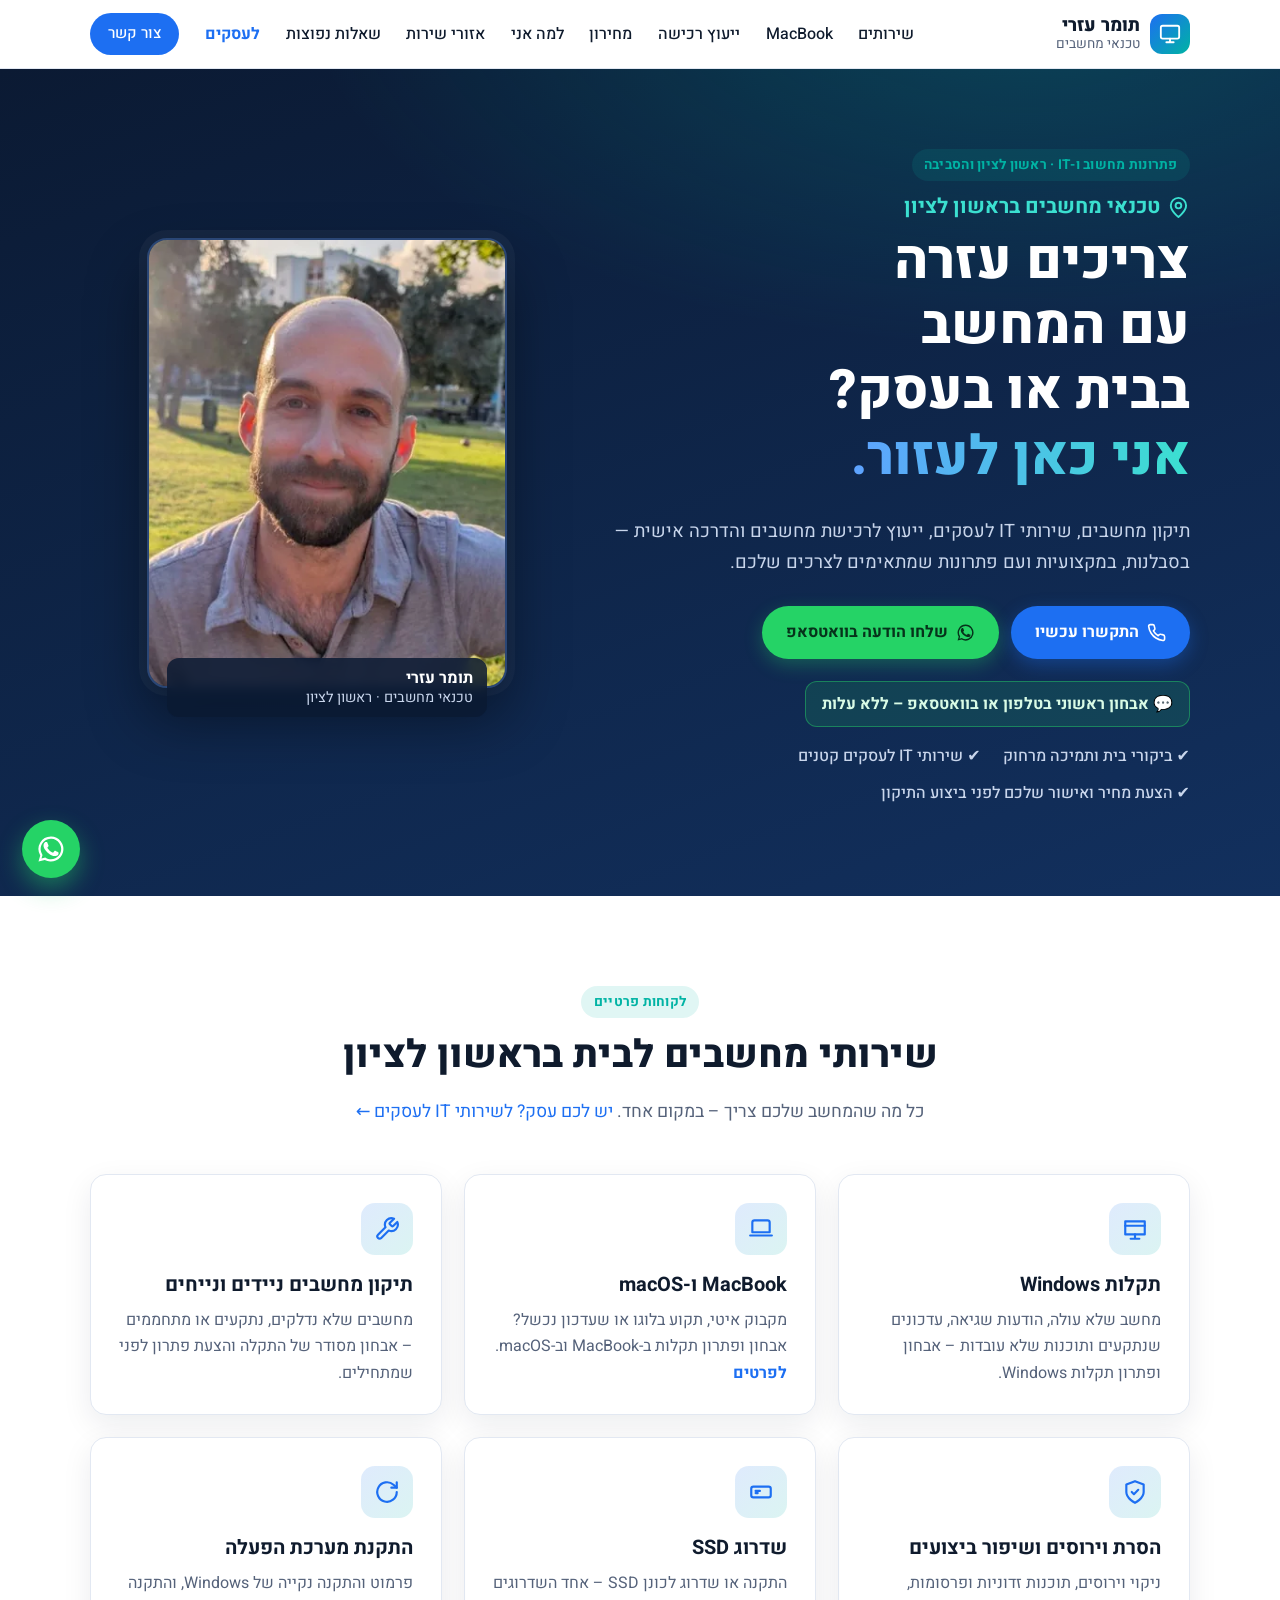
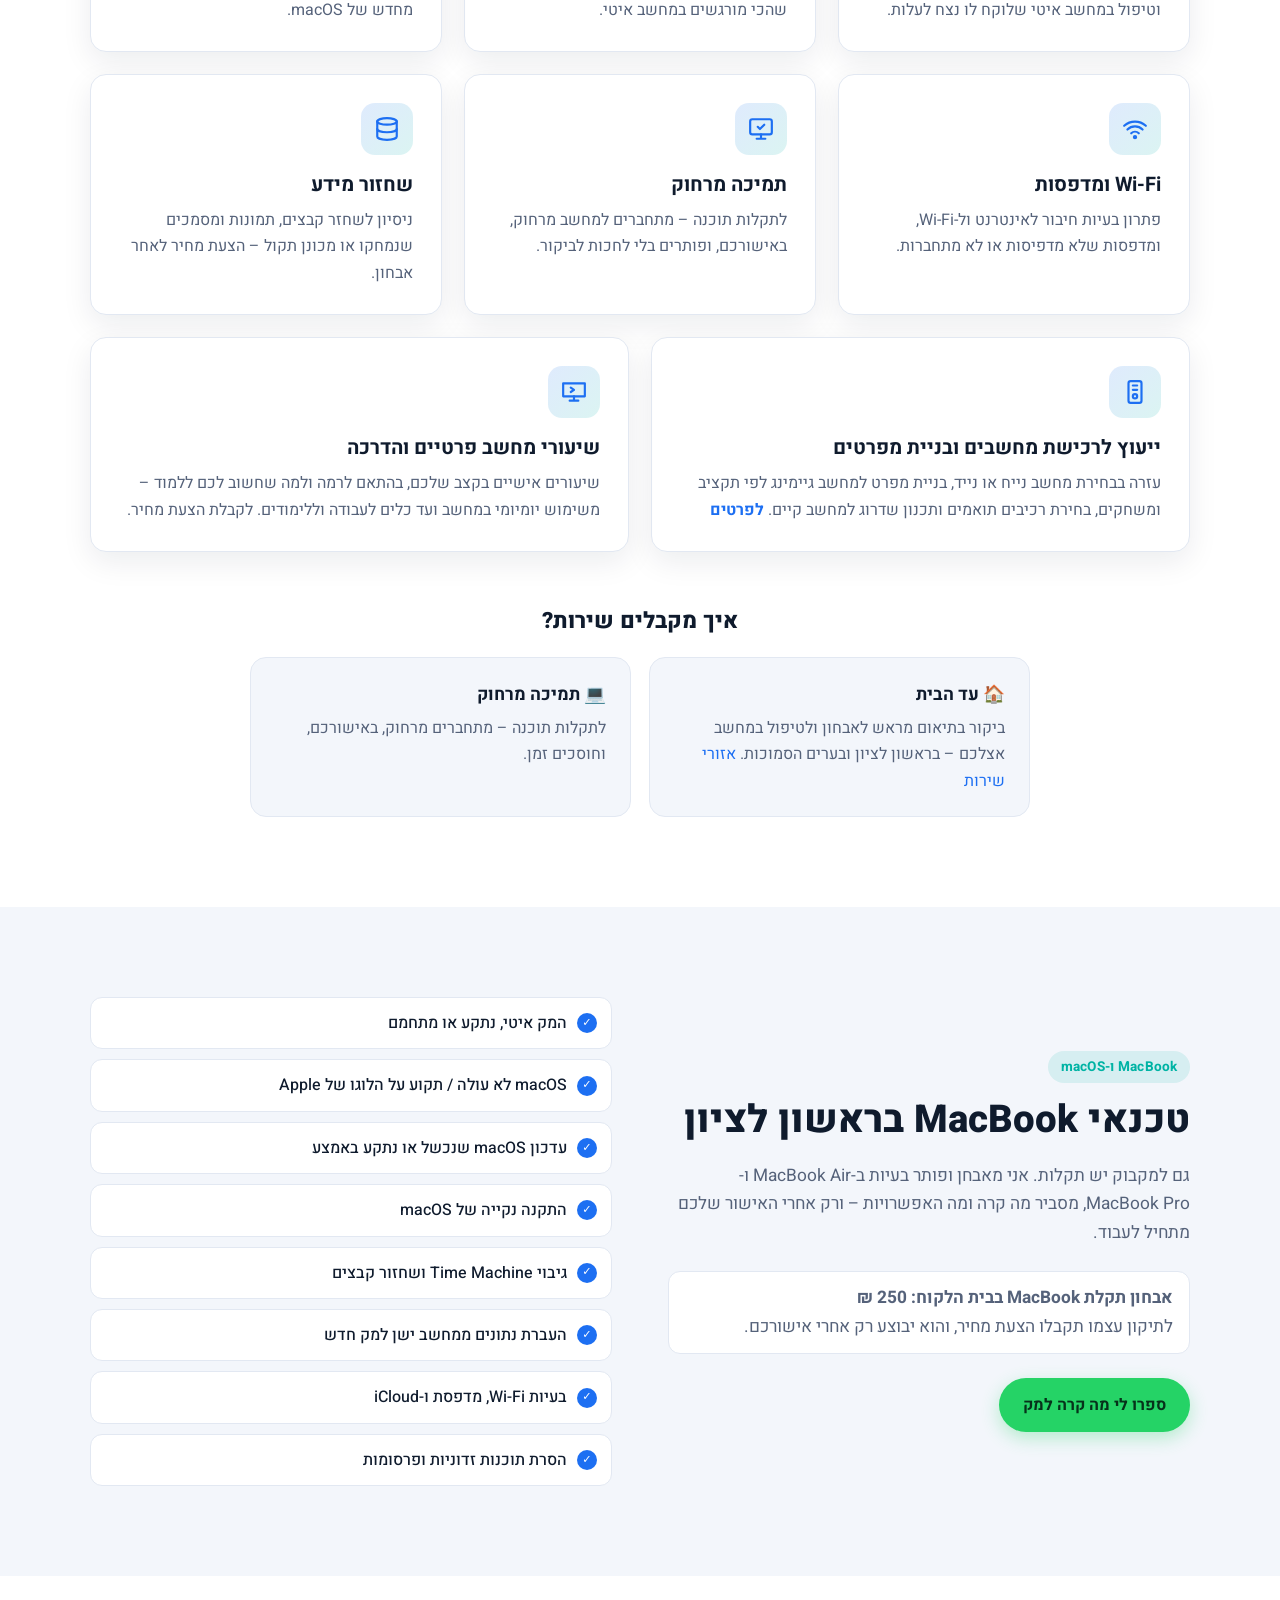
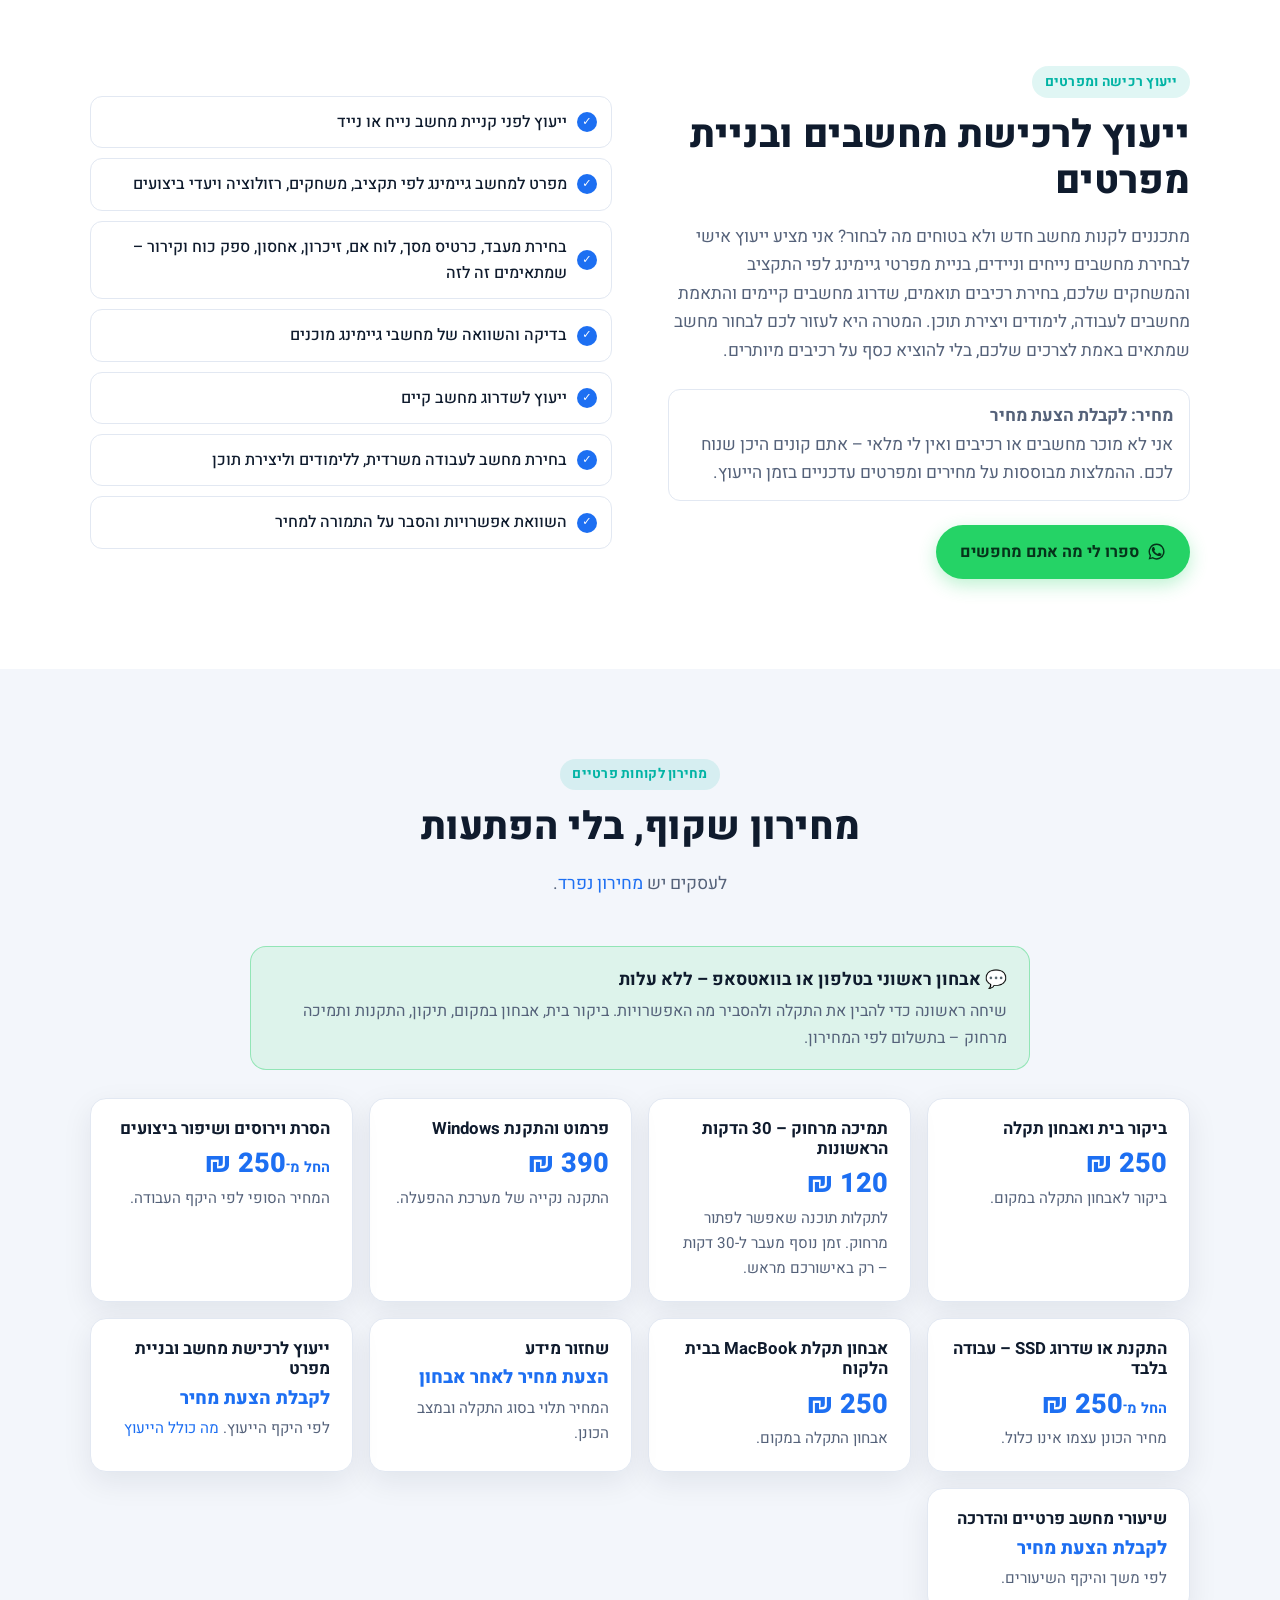
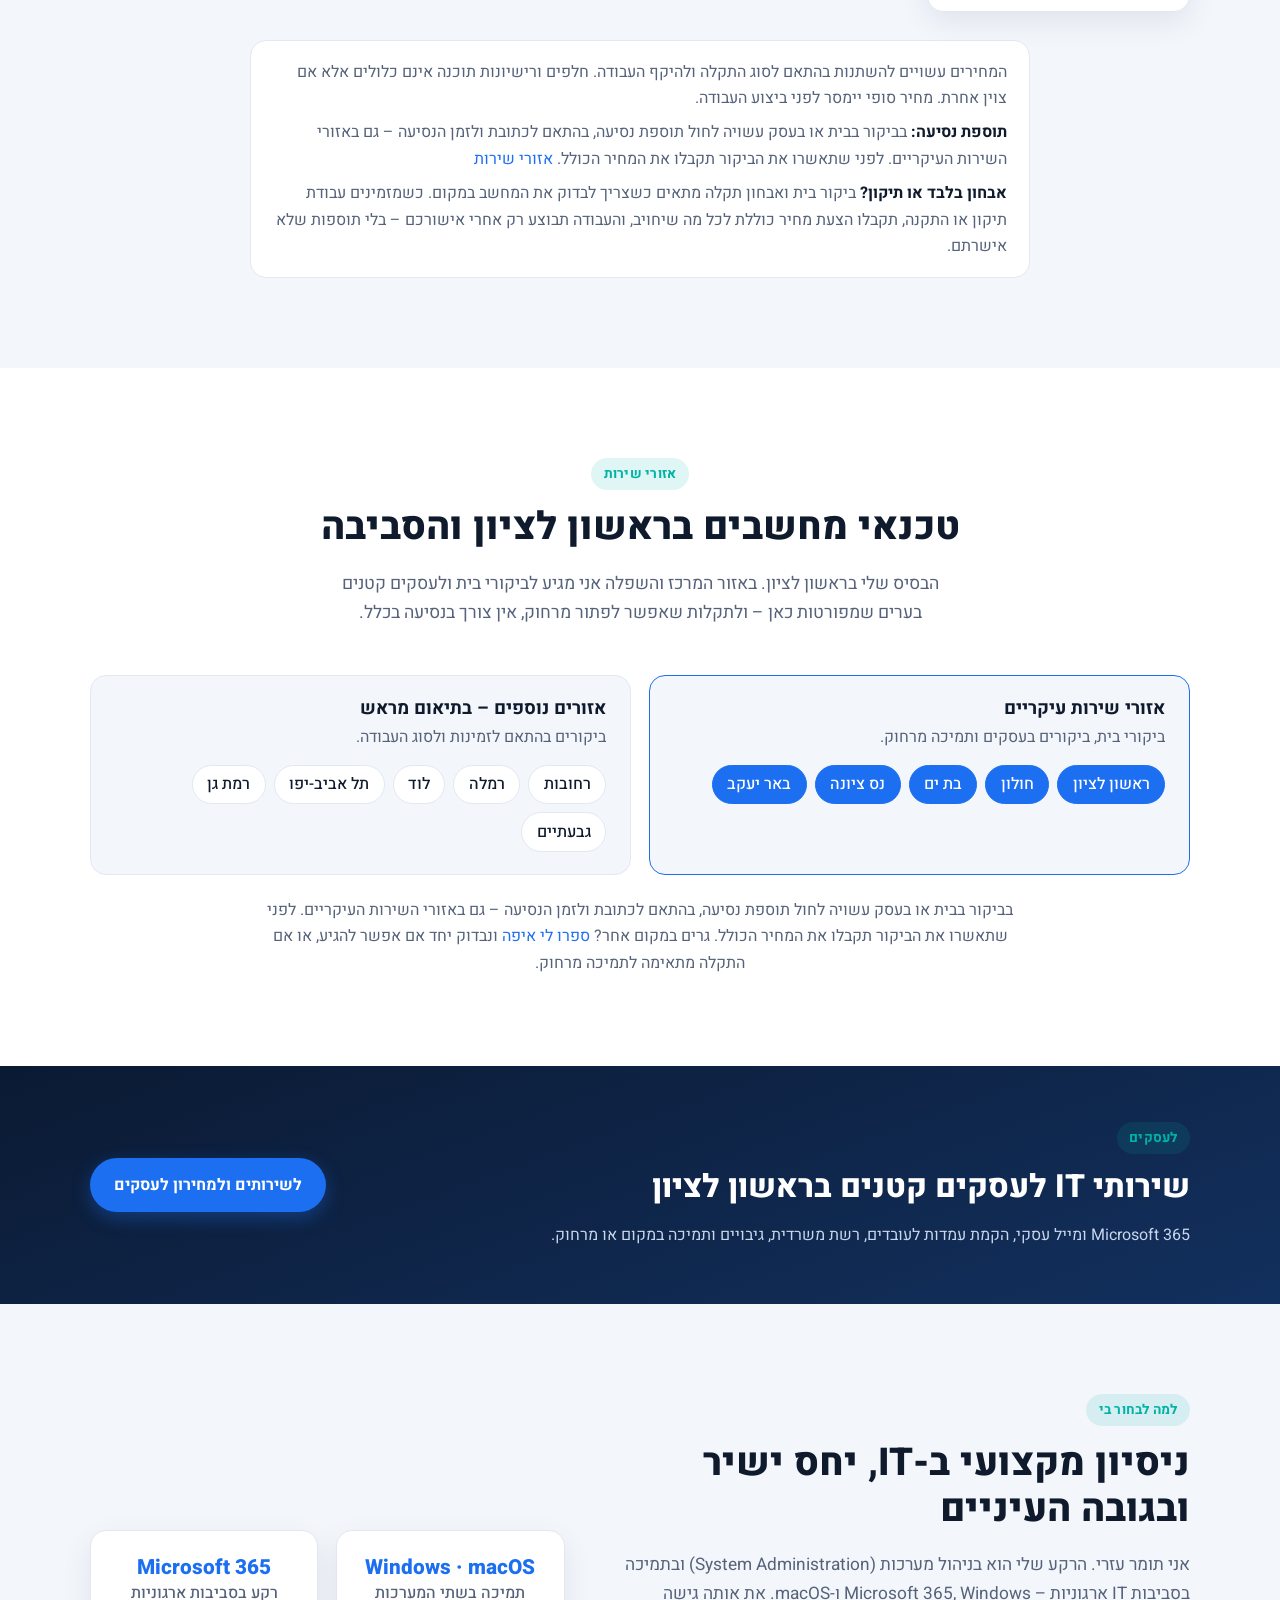
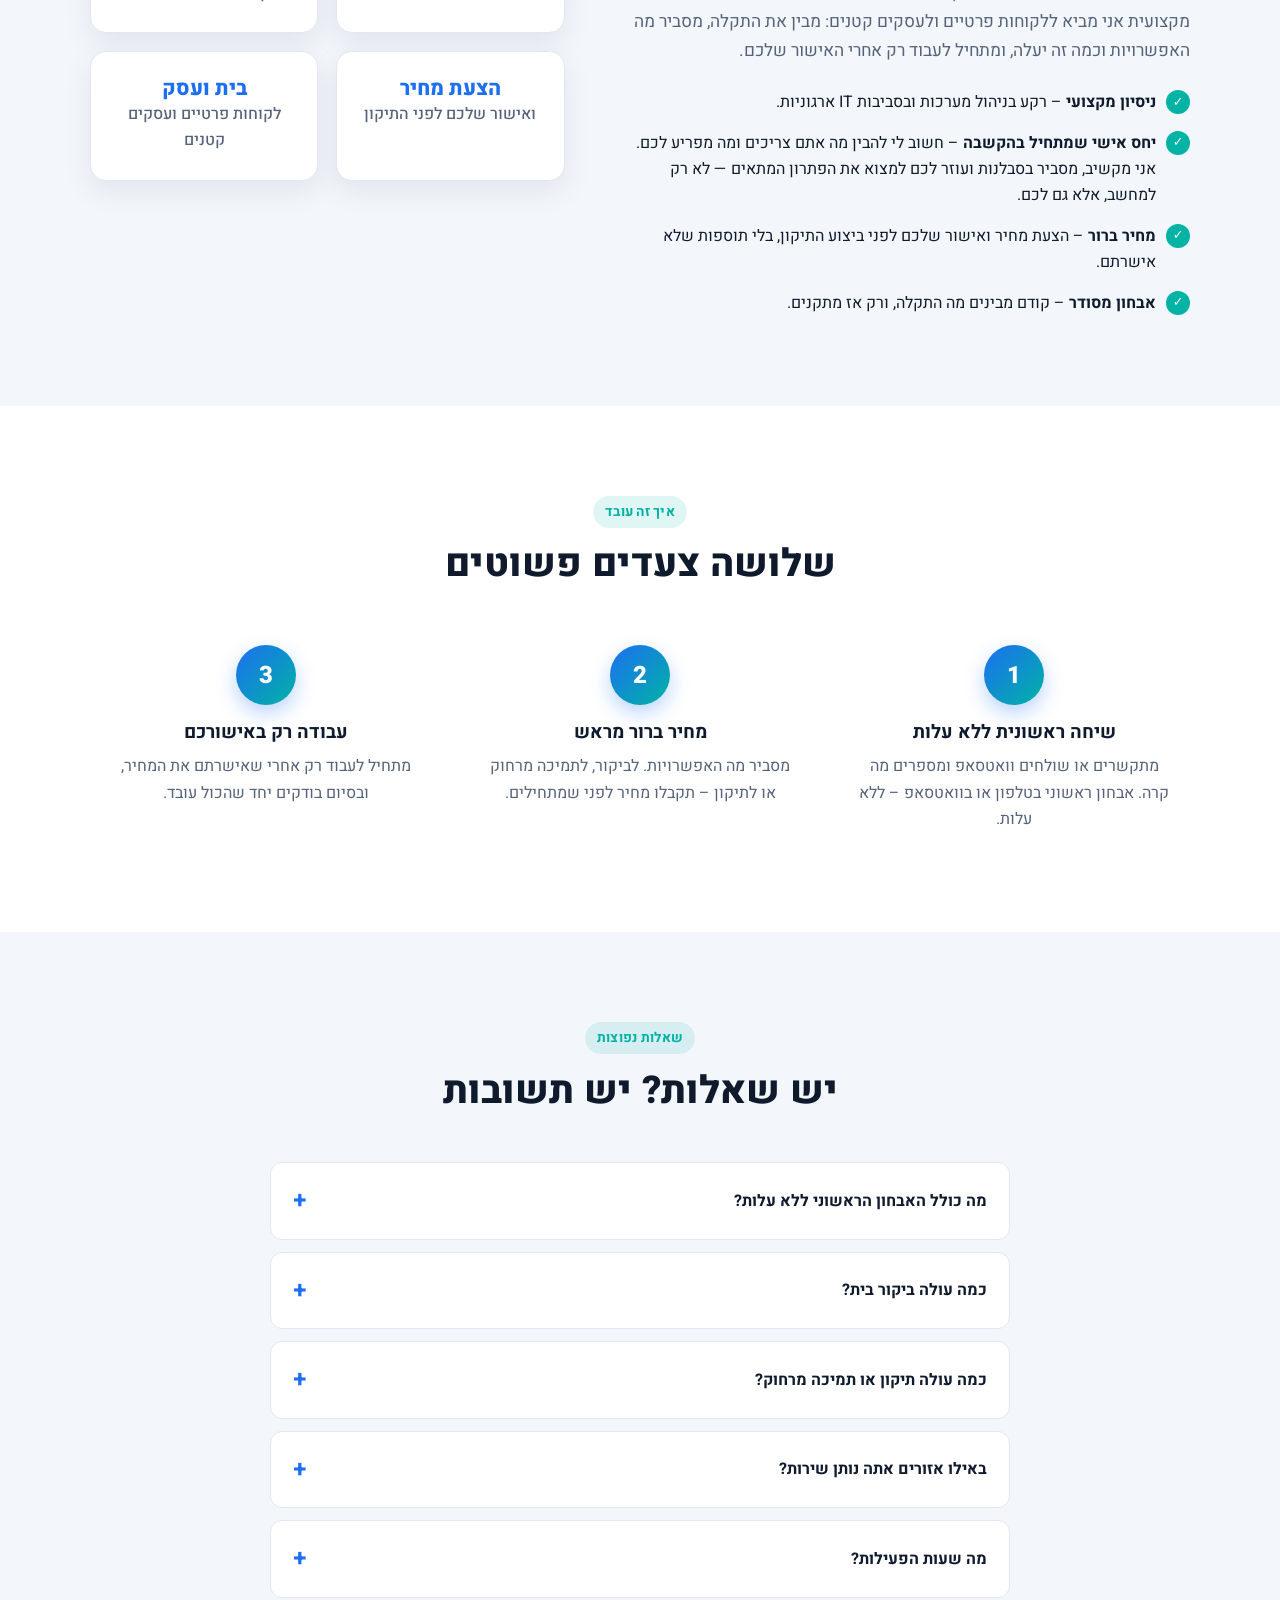
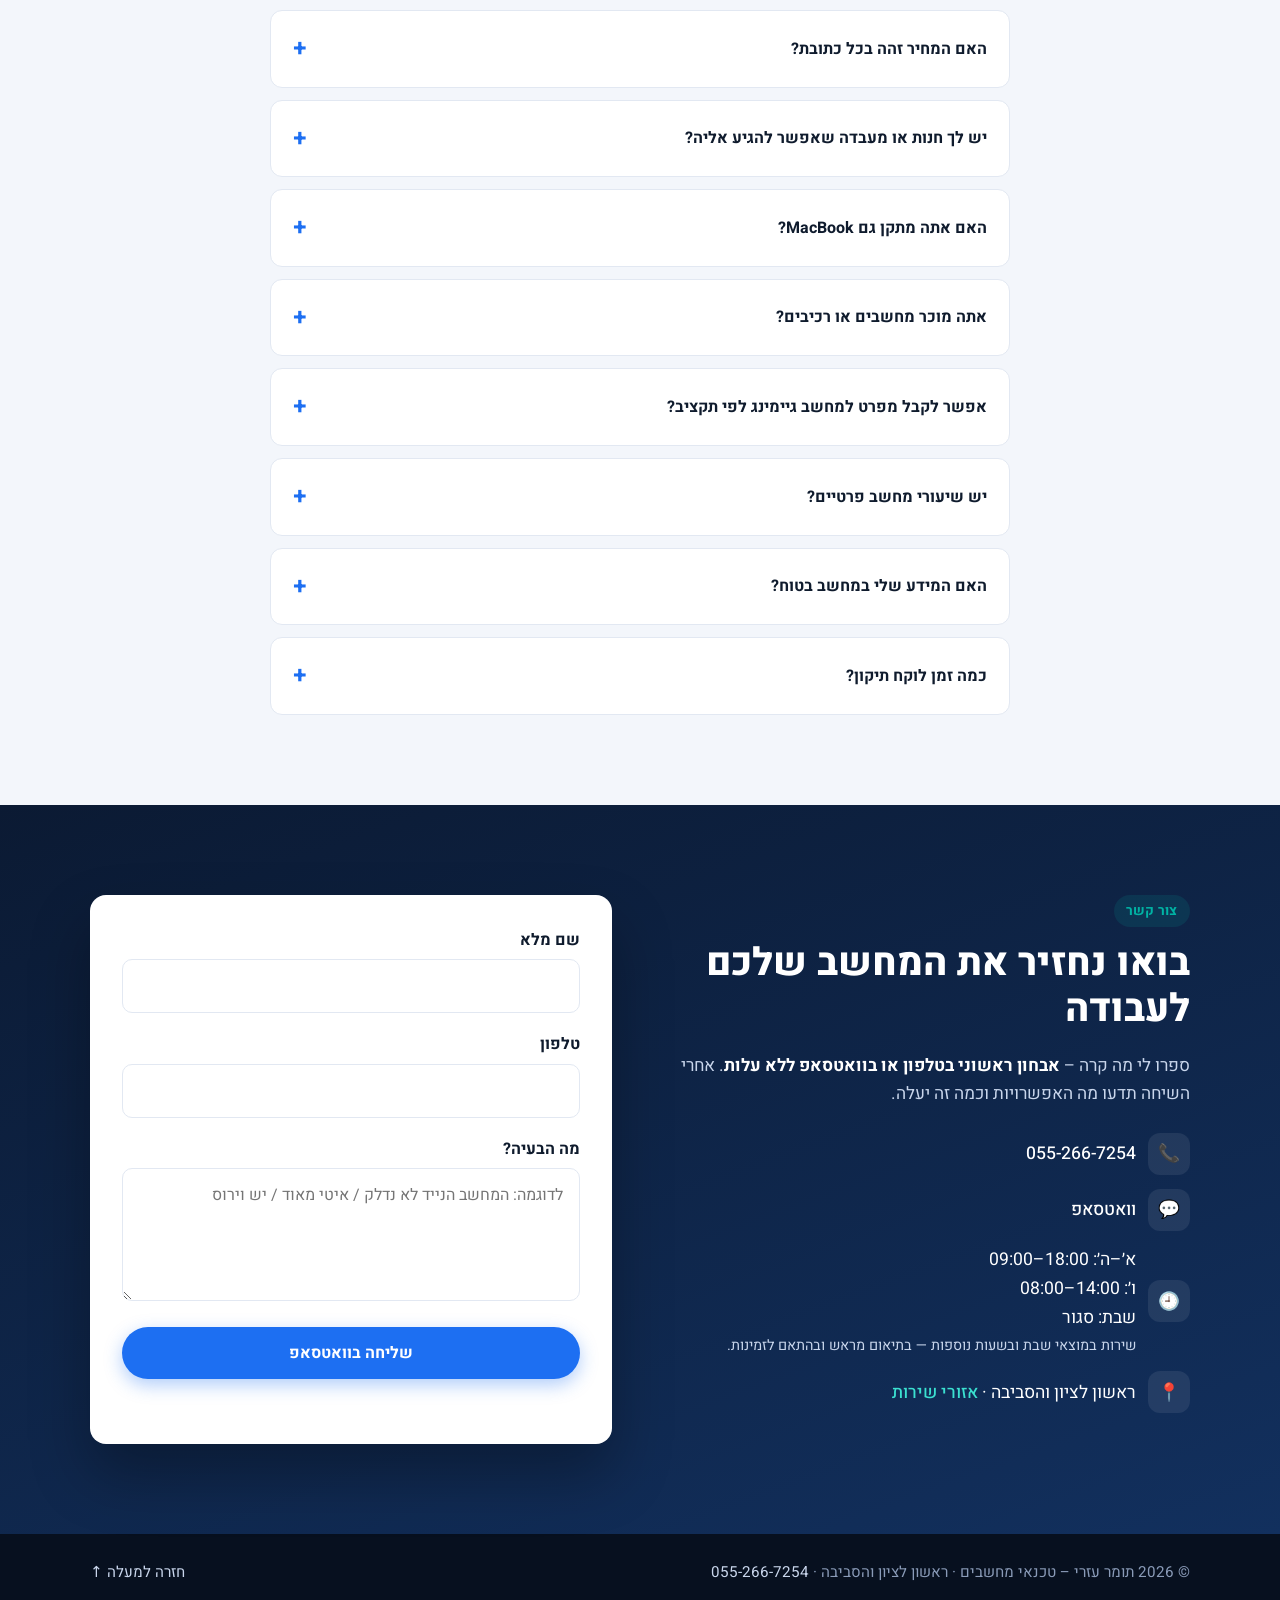
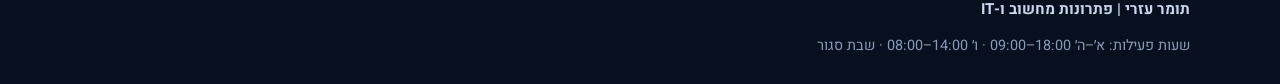
==== index.html @ c0e2ff50 "Homepage copy: plural, warmer hero and personal-service benefit - H1: "צריכים עזרה עם המחשב בבית או " ====
<!doctype html>
<html lang="he" dir="rtl">
<head>
  <meta charset="utf-8">
  <meta name="viewport" content="width=device-width, initial-scale=1">
  <title>טכנאי מחשבים בראשון לציון והסביבה | תומר עזרי – טכנאי מחשבים</title>
  <meta name="description" content="תומר עזרי – טכנאי מחשבים: שירותי מחשוב ו-IT לבית ולעסק בראשון לציון והסביבה. ביקורי בית, תמיכה מרחוק, Windows, MacBook וייעוץ לרכישת מחשב. 055-266-7254">
  <link rel="canonical" href="https://tomer-pc.co.il/">
  <meta name="robots" content="index, follow">
  <meta name="theme-color" content="#0b1a33">
  <!-- Google Search Console: paste the verification meta tag here -->
  <meta property="og:type" content="website">
  <meta property="og:locale" content="he_IL">
  <meta property="og:site_name" content="תומר עזרי – טכנאי מחשבים">
  <meta property="og:title" content="תומר עזרי – טכנאי מחשבים בראשון לציון">
  <meta property="og:description" content="שירותי מחשוב ו-IT לבית ולעסק בראשון לציון והסביבה, באזור המרכז והשפלה. ביקורי בית, תמיכה מרחוק ושירותי IT לעסקים קטנים.">
  <meta property="og:url" content="https://tomer-pc.co.il/">
  <meta property="og:image" content="https://tomer-pc.co.il/images/tomer-380.jpg">
  <meta property="og:image:width" content="380">
  <meta property="og:image:height" content="475">
  <meta property="og:image:alt" content="תומר עזרי – טכנאי מחשבים">
  <meta name="twitter:card" content="summary">
  <link rel="icon" href="/favicon.ico" sizes="48x48">
  <link rel="icon" href="/favicon-192.png" type="image/png" sizes="192x192">
  <link rel="apple-touch-icon" href="/apple-touch-icon.png">
  <link rel="preconnect" href="https://fonts.googleapis.com">
  <link rel="preconnect" href="https://fonts.gstatic.com" crossorigin>
  <link href="https://fonts.googleapis.com/css2?family=Heebo:wght@400;500;700;800&display=swap" rel="stylesheet">
  <link rel="stylesheet" href="styles.css">
  <script type="application/ld+json">
  {
    "@context": "https://schema.org",
    "@graph": [
      {
        "@type": "WebSite",
        "@id": "https://tomer-pc.co.il/#website",
        "url": "https://tomer-pc.co.il/",
        "name": "תומר עזרי – טכנאי מחשבים",
        "inLanguage": "he-IL",
        "publisher": {
          "@id": "https://tomer-pc.co.il/#business"
        }
      },
      {
        "@type": "LocalBusiness",
        "@id": "https://tomer-pc.co.il/#business",
        "name": "תומר עזרי – טכנאי מחשבים",
        "slogan": "פתרונות מחשוב ו-IT",
        "description": "שירותי מחשוב ו-IT לבית ולעסק בראשון לציון והסביבה, באזור המרכז והשפלה: תיקון ותמיכה במחשבים ניידים, נייחים ו-MacBook, הסרת וירוסים, שדרוג SSD, שחזור מידע, תמיכה מרחוק ושירותי IT לעסקים קטנים – עם רקע מקצועי בניהול מערכות.",
        "url": "https://tomer-pc.co.il/",
        "image": "https://tomer-pc.co.il/images/tomer-380.jpg",
        "telephone": "+972-55-266-7254",
        "founder": {
          "@type": "Person",
          "name": "תומר עזרי"
        },
        "priceRange": "₪120–₪390",
        "currenciesAccepted": "ILS",
        "address": {
          "@type": "PostalAddress",
          "addressLocality": "ראשון לציון",
          "addressCountry": "IL"
        },
        "areaServed": [
          {
            "@type": "City",
            "name": "ראשון לציון"
          },
          {
            "@type": "City",
            "name": "חולון"
          },
          {
            "@type": "City",
            "name": "בת ים"
          },
          {
            "@type": "City",
            "name": "נס ציונה"
          },
          {
            "@type": "City",
            "name": "באר יעקב"
          },
          {
            "@type": "City",
            "name": "רחובות"
          },
          {
            "@type": "City",
            "name": "רמלה"
          },
          {
            "@type": "City",
            "name": "לוד"
          },
          {
            "@type": "City",
            "name": "תל אביב-יפו"
          },
          {
            "@type": "City",
            "name": "רמת גן"
          },
          {
            "@type": "City",
            "name": "גבעתיים"
          }
        ],
        "openingHoursSpecification": [
          {
            "@type": "OpeningHoursSpecification",
            "dayOfWeek": [
              "Sunday",
              "Monday",
              "Tuesday",
              "Wednesday",
              "Thursday"
            ],
            "opens": "09:00",
            "closes": "18:00"
          },
          {
            "@type": "OpeningHoursSpecification",
            "dayOfWeek": "Friday",
            "opens": "08:00",
            "closes": "14:00"
          }
        ],
        "knowsAbout": [
          "תיקון מחשבים",
          "ניהול מערכות",
          "Microsoft 365",
          "Windows",
          "macOS",
          "MacBook",
          "הסרת וירוסים",
          "שחזור מידע",
          "רשתות Wi-Fi",
          "תמיכת IT לעסקים",
          "ייעוץ לרכישת מחשבים",
          "בניית מפרטי מחשבי גיימינג",
          "שיעורי מחשב פרטיים"
        ],
        "makesOffer": [
          {
            "@type": "Offer",
            "name": "ביקור בית ואבחון תקלה",
            "price": "250",
            "priceCurrency": "ILS"
          },
          {
            "@type": "Offer",
            "name": "תמיכה מרחוק – 30 הדקות הראשונות",
            "price": "120",
            "priceCurrency": "ILS"
          },
          {
            "@type": "Offer",
            "name": "פרמוט והתקנת Windows",
            "price": "390",
            "priceCurrency": "ILS"
          },
          {
            "@type": "Offer",
            "name": "הסרת וירוסים ושיפור ביצועים",
            "priceSpecification": {
              "@type": "PriceSpecification",
              "minPrice": "250",
              "priceCurrency": "ILS"
            }
          },
          {
            "@type": "Offer",
            "name": "התקנת או שדרוג SSD – עבודה בלבד",
            "priceSpecification": {
              "@type": "PriceSpecification",
              "minPrice": "250",
              "priceCurrency": "ILS"
            }
          },
          {
            "@type": "Offer",
            "name": "אבחון תקלת MacBook בבית הלקוח",
            "price": "250",
            "priceCurrency": "ILS"
          },
          {
            "@type": "Offer",
            "itemOffered": {
              "@type": "Service",
              "name": "ייעוץ לרכישת מחשבים ובניית מפרטים"
            }
          },
          {
            "@type": "Offer",
            "itemOffered": {
              "@type": "Service",
              "name": "שיעורי מחשב פרטיים והדרכה"
            }
          }
        ]
      }
    ]
  }
  </script>
</head>
<body>

  <header class="site-header">
    <div class="container header-inner">
      <a href="#top" class="logo" aria-label="תומר עזרי – דף הבית">
        <span class="logo-mark" aria-hidden="true">
          <svg viewBox="0 0 24 24" fill="none" stroke="currentColor" stroke-width="2" stroke-linecap="round" stroke-linejoin="round"><rect x="2" y="3" width="20" height="14" rx="2"/><path d="M8 21h8M12 17v4"/></svg>
        </span>
        <span class="logo-text">
          <strong>תומר עזרי</strong>
          <small>טכנאי מחשבים</small>
        </span>
      </a>

      <button class="nav-toggle" aria-label="פתיחת תפריט" aria-expanded="false" aria-controls="site-nav">
        <span></span><span></span><span></span>
      </button>

      <nav id="site-nav" class="site-nav">
        <a href="#services">שירותים</a>
        <a href="#mac">MacBook</a>
        <a href="#buying">ייעוץ רכישה</a>
        <a href="#pricing">מחירון</a>
        <a href="#why">למה אני</a>
        <a href="#area">אזורי שירות</a>
        <a href="#faq">שאלות נפוצות</a>
        <a href="business.html" class="nav-business">לעסקים</a>
        <a href="#contact" class="btn btn-small">צור קשר</a>
      </nav>
    </div>
  </header>

  <main id="top">

    <!-- Hero -->
    <section class="hero">
      <div class="container hero-inner">
        <div class="hero-text">
          <span class="eyebrow">פתרונות מחשוב ו-IT · ראשון לציון והסביבה</span>
          <h1>
            <span class="h1-kicker">
              <svg viewBox="0 0 24 24" fill="none" stroke="currentColor" stroke-width="2" stroke-linecap="round" stroke-linejoin="round" aria-hidden="true"><path d="M20 10c0 6-8 12-8 12s-8-6-8-12a8 8 0 0 1 16 0Z"/><circle cx="12" cy="10" r="3"/></svg>
              טכנאי מחשבים בראשון לציון
            </span>
            <span class="nowrap">צריכים עזרה</span> <span class="nowrap">עם המחשב</span> <span class="nowrap">בבית או בעסק?</span><br><span class="accent">אני כאן לעזור.</span>
          </h1>
          <p class="lead">
            תיקון מחשבים, שירותי IT לעסקים, ייעוץ לרכישת מחשבים והדרכה אישית — בסבלנות,
            במקצועיות ועם פתרונות שמתאימים לצרכים שלכם.
          </p>
          <div class="hero-actions">
            <a class="btn btn-primary js-phone" href="tel:+972552667254">
              <svg viewBox="0 0 24 24" fill="none" stroke="currentColor" stroke-width="2" stroke-linecap="round" stroke-linejoin="round" aria-hidden="true"><path d="M22 16.9v3a2 2 0 0 1-2.2 2 19.8 19.8 0 0 1-8.6-3.1 19.5 19.5 0 0 1-6-6A19.8 19.8 0 0 1 2.1 4.2 2 2 0 0 1 4.1 2h3a2 2 0 0 1 2 1.7c.1 1 .4 1.9.7 2.8a2 2 0 0 1-.5 2.1L8 9.9a16 16 0 0 0 6 6l1.3-1.3a2 2 0 0 1 2.1-.4c.9.3 1.8.6 2.8.7a2 2 0 0 1 1.7 2Z"/></svg>
              התקשרו עכשיו
            </a>
            <a class="btn btn-whatsapp js-whatsapp" href="https://wa.me/972552667254" target="_blank" rel="noopener">
              <svg viewBox="0 0 24 24" fill="currentColor" aria-hidden="true"><path d="M17.5 14.4c-.3-.1-1.8-.9-2-1-.3-.1-.5-.1-.7.1-.2.3-.8 1-.9 1.2-.2.2-.3.2-.6.1-.3-.1-1.3-.5-2.4-1.5-.9-.8-1.5-1.8-1.7-2.1-.2-.3 0-.5.1-.6l.4-.5c.2-.2.2-.3.3-.5.1-.2 0-.4 0-.5l-.9-2.2c-.2-.6-.5-.5-.7-.5h-.6c-.2 0-.5.1-.8.4-.3.3-1 1-1 2.5s1.1 2.9 1.2 3.1c.1.2 2.1 3.2 5.1 4.5.7.3 1.3.5 1.7.6.7.2 1.4.2 1.9.1.6-.1 1.8-.7 2-1.4.2-.7.2-1.3.2-1.4-.1-.1-.3-.2-.6-.3ZM12 2a10 10 0 0 0-8.6 15.1L2 22l5-1.3A10 10 0 1 0 12 2Zm0 18.2c-1.5 0-3-.4-4.3-1.2l-.3-.2-3 .8.8-2.9-.2-.3A8.2 8.2 0 1 1 12 20.2Z"/></svg>
              שלחו הודעה בוואטסאפ
            </a>
          </div>
          <p class="consult-note">💬 <strong>אבחון ראשוני בטלפון או בוואטסאפ – ללא עלות</strong></p>
          <ul class="hero-badges">
            <li>✔ ביקורי בית ותמיכה מרחוק</li>
            <li>✔ שירותי IT לעסקים קטנים</li>
            <li>✔ הצעת מחיר ואישור שלכם לפני ביצוע התיקון</li>
          </ul>
        </div>

        <figure class="portrait">
          <picture>
            <source type="image/webp" srcset="images/tomer-240.webp 240w, images/tomer-380.webp 380w, images/tomer-512.webp 512w" sizes="(max-width: 760px) 240px, (max-width: 960px) 280px, 360px">
            <img src="images/tomer-380.jpg" alt="תומר עזרי – טכנאי מחשבים בראשון לציון" width="380" height="475" decoding="async" fetchpriority="high">
          </picture>
          <figcaption><strong>תומר עזרי</strong><span>טכנאי מחשבים · ראשון לציון</span></figcaption>
        </figure>
      </div>
    </section>

    <!-- Services -->
    <section id="services" class="section">
      <div class="container">
        <div class="section-head">
          <span class="eyebrow">לקוחות פרטיים</span>
          <h2>שירותי מחשבים לבית בראשון לציון</h2>
          <p>כל מה שהמחשב שלכם צריך – במקום אחד. <a href="business.html">יש לכם עסק? לשירותי IT לעסקים ←</a></p>
        </div>

        <div class="cards">
          <article class="card">
            <div class="card-icon"><svg viewBox="0 0 24 24" fill="none" stroke="currentColor" stroke-width="2" stroke-linecap="round" stroke-linejoin="round"><path d="M3 5h18v12H3z"/><path d="M8 21h8M12 17v4"/><path d="M3 9h18"/></svg></div>
            <h3>תקלות Windows</h3>
            <p>מחשב שלא עולה, הודעות שגיאה, עדכונים שנתקעים ותוכנות שלא עובדות – אבחון ופתרון תקלות Windows.</p>
          </article>
          <article class="card">
            <div class="card-icon"><svg viewBox="0 0 24 24" fill="none" stroke="currentColor" stroke-width="2" stroke-linecap="round" stroke-linejoin="round"><path d="M4 6a2 2 0 0 1 2-2h12a2 2 0 0 1 2 2v9H4Z"/><path d="M2 18h20"/></svg></div>
            <h3>MacBook ו-macOS</h3>
            <p>מקבוק איטי, תקוע בלוגו או שעדכון נכשל? אבחון ופתרון תקלות ב-MacBook וב-macOS. <a href="#mac">לפרטים</a></p>
          </article>
          <article class="card">
            <div class="card-icon"><svg viewBox="0 0 24 24" fill="none" stroke="currentColor" stroke-width="2" stroke-linecap="round" stroke-linejoin="round"><path d="M14.7 6.3a1 1 0 0 0 0 1.4l1.6 1.6a1 1 0 0 0 1.4 0l3.8-3.8a6 6 0 0 1-7.9 7.9l-6.9 6.9a2.1 2.1 0 0 1-3-3l6.9-6.9a6 6 0 0 1 7.9-7.9l-3.8 3.8Z"/></svg></div>
            <h3>תיקון מחשבים ניידים ונייחים</h3>
            <p>מחשבים שלא נדלקים, נתקעים או מתחממים – אבחון מסודר של התקלה והצעת פתרון לפני שמתחילים.</p>
          </article>
          <article class="card">
            <div class="card-icon"><svg viewBox="0 0 24 24" fill="none" stroke="currentColor" stroke-width="2" stroke-linecap="round" stroke-linejoin="round"><path d="M12 22s8-4 8-10V5l-8-3-8 3v7c0 6 8 10 8 10Z"/><path d="m9 12 2 2 4-4"/></svg></div>
            <h3>הסרת וירוסים ושיפור ביצועים</h3>
            <p>ניקוי וירוסים, תוכנות זדוניות ופרסומות, וטיפול במחשב איטי שלוקח לו נצח לעלות.</p>
          </article>
          <article class="card">
            <div class="card-icon"><svg viewBox="0 0 24 24" fill="none" stroke="currentColor" stroke-width="2" stroke-linecap="round" stroke-linejoin="round"><rect x="3" y="7" width="18" height="10" rx="2"/><path d="M7 11h4M7 13h2"/></svg></div>
            <h3>שדרוג SSD</h3>
            <p>התקנה או שדרוג לכונן SSD – אחד השדרוגים שהכי מורגשים במחשב איטי.</p>
          </article>
          <article class="card">
            <div class="card-icon"><svg viewBox="0 0 24 24" fill="none" stroke="currentColor" stroke-width="2" stroke-linecap="round" stroke-linejoin="round"><path d="M21 12a9 9 0 1 1-3-6.7L21 8"/><path d="M21 3v5h-5"/></svg></div>
            <h3>התקנת מערכת הפעלה</h3>
            <p>פרמוט והתקנה נקייה של Windows, והתקנה מחדש של macOS.</p>
          </article>
          <article class="card">
            <div class="card-icon"><svg viewBox="0 0 24 24" fill="none" stroke="currentColor" stroke-width="2" stroke-linecap="round" stroke-linejoin="round"><path d="M5 12.5a10 10 0 0 1 14 0M8.5 16a5 5 0 0 1 7 0M2 9a15 15 0 0 1 20 0"/><circle cx="12" cy="19.5" r="1"/></svg></div>
            <h3>Wi-Fi ומדפסות</h3>
            <p>פתרון בעיות חיבור לאינטרנט ול-Wi-Fi, ומדפסות שלא מדפיסות או לא מתחברות.</p>
          </article>
          <article class="card">
            <div class="card-icon"><svg viewBox="0 0 24 24" fill="none" stroke="currentColor" stroke-width="2" stroke-linecap="round" stroke-linejoin="round"><rect x="2" y="3" width="20" height="14" rx="2"/><path d="M8 21h8M12 17v4"/><path d="m9 10 2 2 4-4"/></svg></div>
            <h3>תמיכה מרחוק</h3>
            <p>לתקלות תוכנה – מתחברים למחשב מרחוק, באישורכם, ופותרים בלי לחכות לביקור.</p>
          </article>
          <article class="card">
            <div class="card-icon"><svg viewBox="0 0 24 24" fill="none" stroke="currentColor" stroke-width="2" stroke-linecap="round" stroke-linejoin="round"><ellipse cx="12" cy="5" rx="9" ry="3"/><path d="M3 5v14c0 1.7 4 3 9 3s9-1.3 9-3V5"/><path d="M3 12c0 1.7 4 3 9 3s9-1.3 9-3"/></svg></div>
            <h3>שחזור מידע</h3>
            <p>ניסיון לשחזר קבצים, תמונות ומסמכים שנמחקו או מכונן תקול – הצעת מחיר לאחר אבחון.</p>
          </article>
        </div>
        <div class="cards cards-2">
          <article class="card">
            <div class="card-icon"><svg viewBox="0 0 24 24" fill="none" stroke="currentColor" stroke-width="2" stroke-linecap="round" stroke-linejoin="round"><rect x="6" y="2" width="12" height="20" rx="2"/><path d="M10 6h4M10 10h4"/><circle cx="12" cy="16" r="2"/></svg></div>
            <h3>ייעוץ לרכישת מחשבים ובניית מפרטים</h3>
            <p>עזרה בבחירת מחשב נייח או נייד, בניית מפרט למחשב גיימינג לפי תקציב ומשחקים, בחירת רכיבים תואמים ותכנון שדרוג למחשב קיים. <a href="#buying">לפרטים</a></p>
          </article>
          <article class="card">
            <div class="card-icon"><svg viewBox="0 0 24 24" fill="none" stroke="currentColor" stroke-width="2" stroke-linecap="round" stroke-linejoin="round"><path d="M2 4h20v12H2z"/><path d="M8 20h8M12 16v4"/><path d="m9 8 3 2-3 2"/></svg></div>
            <h3>שיעורי מחשב פרטיים והדרכה</h3>
            <p>שיעורים אישיים בקצב שלכם, בהתאם לרמה ולמה שחשוב לכם ללמוד – משימוש יומיומי במחשב ועד כלים לעבודה וללימודים. לקבלת הצעת מחיר.</p>
          </article>
        </div>

        <h3 class="sub-head">איך מקבלים שירות?</h3>
        <div class="options options-2">
          <div class="option">
            <strong>🏠 עד הבית</strong>
            <p>ביקור בתיאום מראש לאבחון ולטיפול במחשב אצלכם – בראשון לציון ובערים הסמוכות. <a href="#area">אזורי שירות</a></p>
          </div>
          <div class="option">
            <strong>💻 תמיכה מרחוק</strong>
            <p>לתקלות תוכנה – מתחברים מרחוק, באישורכם, וחוסכים זמן.</p>
          </div>
        </div>
      </div>
    </section>

    <!-- MacBook -->
    <section id="mac" class="section section-alt mac">
      <div class="container mac-inner">
        <div class="mac-text">
          <span class="eyebrow">MacBook ו-macOS</span>
          <h2>טכנאי MacBook בראשון לציון</h2>
          <p>
            גם למקבוק יש תקלות. אני מאבחן ופותר בעיות ב-MacBook Air ו-MacBook Pro,
            מסביר מה קרה ומה האפשרויות – ורק אחרי האישור שלכם מתחיל לעבוד.
          </p>
          <p class="mac-price"><strong>אבחון תקלת MacBook בבית הלקוח: 250 ₪</strong><br>לתיקון עצמו תקבלו הצעת מחיר, והוא יבוצע רק אחרי אישורכם.</p>
          <a class="btn btn-whatsapp js-whatsapp" href="https://wa.me/972552667254" target="_blank" rel="noopener">ספרו לי מה קרה למק</a>
        </div>
        <ul class="mac-list">
          <li>המק איטי, נתקע או מתחמם</li>
          <li>macOS לא עולה / תקוע על הלוגו של Apple</li>
          <li>עדכון macOS שנכשל או נתקע באמצע</li>
          <li>התקנה נקייה של macOS</li>
          <li>גיבוי Time Machine ושחזור קבצים</li>
          <li>העברת נתונים ממחשב ישן למק חדש</li>
          <li>בעיות Wi-Fi, מדפסת ו-iCloud</li>
          <li>הסרת תוכנות זדוניות ופרסומות</li>
        </ul>
      </div>
    </section>

    <!-- Buying advice -->
    <section id="buying" class="section buying">
      <div class="container mac-inner">
        <div class="mac-text">
          <span class="eyebrow">ייעוץ רכישה ומפרטים</span>
          <h2>ייעוץ לרכישת מחשבים ובניית מפרטים</h2>
          <p>
            מתכננים לקנות מחשב חדש ולא בטוחים מה לבחור? אני מציע ייעוץ אישי לבחירת מחשבים
            נייחים וניידים, בניית מפרטי גיימינג לפי התקציב והמשחקים שלכם, בחירת רכיבים תואמים,
            שדרוג מחשבים קיימים והתאמת מחשבים לעבודה, לימודים ויצירת תוכן. המטרה היא לעזור לכם
            לבחור מחשב שמתאים באמת לצרכים שלכם, בלי להוציא כסף על רכיבים מיותרים.
          </p>
          <p class="mac-price"><strong>מחיר: לקבלת הצעת מחיר</strong><br>אני לא מוכר מחשבים או רכיבים ואין לי מלאי – אתם קונים היכן שנוח לכם. ההמלצות מבוססות על מחירים ומפרטים עדכניים בזמן הייעוץ.</p>
          <a class="btn btn-whatsapp js-whatsapp" data-wa-text="שלום תומר, אשמח לייעוץ לגבי רכישת מחשב או בניית מפרט." href="https://wa.me/972552667254?text=%D7%A9%D7%9C%D7%95%D7%9D%20%D7%AA%D7%95%D7%9E%D7%A8%2C%20%D7%90%D7%A9%D7%9E%D7%97%20%D7%9C%D7%99%D7%99%D7%A2%D7%95%D7%A5%20%D7%9C%D7%92%D7%91%D7%99%20%D7%A8%D7%9B%D7%99%D7%A9%D7%AA%20%D7%9E%D7%97%D7%A9%D7%91%20%D7%90%D7%95%20%D7%91%D7%A0%D7%99%D7%99%D7%AA%20%D7%9E%D7%A4%D7%A8%D7%98." target="_blank" rel="noopener"><svg viewBox="0 0 24 24" fill="currentColor" aria-hidden="true"><path d="M17.5 14.4c-.3-.1-1.8-.9-2-1-.3-.1-.5-.1-.7.1-.2.3-.8 1-.9 1.2-.2.2-.3.2-.6.1-.3-.1-1.3-.5-2.4-1.5-.9-.8-1.5-1.8-1.7-2.1-.2-.3 0-.5.1-.6l.4-.5c.2-.2.2-.3.3-.5.1-.2 0-.4 0-.5l-.9-2.2c-.2-.6-.5-.5-.7-.5h-.6c-.2 0-.5.1-.8.4-.3.3-1 1-1 2.5s1.1 2.9 1.2 3.1c.1.2 2.1 3.2 5.1 4.5.7.3 1.3.5 1.7.6.7.2 1.4.2 1.9.1.6-.1 1.8-.7 2-1.4.2-.7.2-1.3.2-1.4-.1-.1-.3-.2-.6-.3ZM12 2a10 10 0 0 0-8.6 15.1L2 22l5-1.3A10 10 0 1 0 12 2Zm0 18.2c-1.5 0-3-.4-4.3-1.2l-.3-.2-3 .8.8-2.9-.2-.3A8.2 8.2 0 1 1 12 20.2Z"/></svg> ספרו לי מה אתם מחפשים</a>
        </div>
        <ul class="mac-list">
          <li>ייעוץ לפני קניית מחשב נייח או נייד</li>
          <li>מפרט למחשב גיימינג לפי תקציב, משחקים, רזולוציה ויעדי ביצועים</li>
          <li>בחירת מעבד, כרטיס מסך, לוח אם, זיכרון, אחסון, ספק כוח וקירור – שמתאימים זה לזה</li>
          <li>בדיקה והשוואה של מחשבי גיימינג מוכנים</li>
          <li>ייעוץ לשדרוג מחשב קיים</li>
          <li>בחירת מחשב לעבודה משרדית, ללימודים וליצירת תוכן</li>
          <li>השוואת אפשרויות והסבר על התמורה למחיר</li>
        </ul>
      </div>
    </section>

    <!-- Pricing -->
    <section id="pricing" class="section section-alt">
      <div class="container">
        <div class="section-head">
          <span class="eyebrow">מחירון לקוחות פרטיים</span>
          <h2>מחירון שקוף, בלי הפתעות</h2>
          <p>לעסקים יש <a href="business.html#it-pricing">מחירון נפרד</a>.</p>
        </div>

        <div class="consult-card">
          <strong>💬 אבחון ראשוני בטלפון או בוואטסאפ – ללא עלות</strong>
          <p>שיחה ראשונה כדי להבין את התקלה ולהסביר מה האפשרויות. ביקור בית, אבחון במקום, תיקון, התקנות ותמיכה מרחוק – בתשלום לפי המחירון.</p>
        </div>

        <div class="price-cards">
          <div class="price-card">
            <h3>ביקור בית ואבחון תקלה</h3>
            <p class="price">250 ₪</p>
            <p>ביקור לאבחון התקלה במקום.</p>
          </div>
          <div class="price-card">
            <h3>תמיכה מרחוק – 30 הדקות הראשונות</h3>
            <p class="price">120 ₪</p>
            <p>לתקלות תוכנה שאפשר לפתור מרחוק. זמן נוסף מעבר ל-30 דקות – רק באישורכם מראש.</p>
          </div>
          <div class="price-card">
            <h3>פרמוט והתקנת Windows</h3>
            <p class="price">390 ₪</p>
            <p>התקנה נקייה של מערכת ההפעלה.</p>
          </div>
          <div class="price-card">
            <h3>הסרת וירוסים ושיפור ביצועים</h3>
            <p class="price"><small>החל מ־</small>250 ₪</p>
            <p>המחיר הסופי לפי היקף העבודה.</p>
          </div>
          <div class="price-card">
            <h3>התקנת או שדרוג SSD – עבודה בלבד</h3>
            <p class="price"><small>החל מ־</small>250 ₪</p>
            <p>מחיר הכונן עצמו אינו כלול.</p>
          </div>
          <div class="price-card">
            <h3>אבחון תקלת MacBook בבית הלקוח</h3>
            <p class="price">250 ₪</p>
            <p>אבחון התקלה במקום.</p>
          </div>
          <div class="price-card">
            <h3>שחזור מידע</h3>
            <p class="price price-quote">הצעת מחיר לאחר אבחון</p>
            <p>המחיר תלוי בסוג התקלה ובמצב הכונן.</p>
          </div>
          <div class="price-card">
            <h3>ייעוץ לרכישת מחשב ובניית מפרט</h3>
            <p class="price price-quote">לקבלת הצעת מחיר</p>
            <p>לפי היקף הייעוץ. <a href="#buying">מה כולל הייעוץ</a></p>
          </div>
          <div class="price-card">
            <h3>שיעורי מחשב פרטיים והדרכה</h3>
            <p class="price price-quote">לקבלת הצעת מחיר</p>
            <p>לפי משך והיקף השיעורים.</p>
          </div>
        </div>

        <div class="price-terms">
          <p>המחירים עשויים להשתנות בהתאם לסוג התקלה ולהיקף העבודה. חלפים ורישיונות תוכנה אינם כלולים אלא אם צוין אחרת. מחיר סופי יימסר לפני ביצוע העבודה.</p>
          <p><strong>תוספת נסיעה:</strong> בביקור בבית או בעסק עשויה לחול תוספת נסיעה, בהתאם לכתובת ולזמן הנסיעה – גם באזורי השירות העיקריים. לפני שתאשרו את הביקור תקבלו את המחיר הכולל. <a href="#area">אזורי שירות</a></p>
          <p><strong>אבחון בלבד או תיקון?</strong> ביקור בית ואבחון תקלה מתאים כשצריך לבדוק את המחשב במקום. כשמזמינים עבודת תיקון או התקנה, תקבלו הצעת מחיר כוללת לכל מה שיחויב, והעבודה תבוצע רק אחרי אישורכם – בלי תוספות שלא אישרתם.</p>
        </div>
      </div>
    </section>

    <!-- Service area -->
    <section id="area" class="section">
      <div class="container">
        <div class="section-head">
          <span class="eyebrow">אזורי שירות</span>
          <h2>טכנאי מחשבים בראשון לציון והסביבה</h2>
          <p>הבסיס שלי בראשון לציון. באזור המרכז והשפלה אני מגיע לביקורי בית ולעסקים קטנים בערים שמפורטות כאן – ולתקלות שאפשר לפתור מרחוק, אין צורך בנסיעה בכלל.</p>
        </div>
        <div class="area-grid">
          <div class="area-box area-primary">
            <h3>אזורי שירות עיקריים</h3>
            <p>ביקורי בית, ביקורים בעסקים ותמיכה מרחוק.</p>
            <ul class="area-chips">
              <li>ראשון לציון</li>
              <li>חולון</li>
              <li>בת ים</li>
              <li>נס ציונה</li>
              <li>באר יעקב</li>
            </ul>
          </div>
          <div class="area-box">
            <h3>אזורים נוספים – בתיאום מראש</h3>
            <p>ביקורים בהתאם לזמינות ולסוג העבודה.</p>
            <ul class="area-chips">
              <li>רחובות</li>
              <li>רמלה</li>
              <li>לוד</li>
              <li>תל אביב-יפו</li>
              <li>רמת גן</li>
              <li>גבעתיים</li>
            </ul>
          </div>
        </div>
        <p class="area-note">בביקור בבית או בעסק עשויה לחול תוספת נסיעה, בהתאם לכתובת ולזמן הנסיעה – גם באזורי השירות העיקריים. לפני שתאשרו את הביקור תקבלו את המחיר הכולל. גרים במקום אחר? <a href="#contact">ספרו לי איפה</a> ונבדוק יחד אם אפשר להגיע, או אם התקלה מתאימה לתמיכה מרחוק.</p>
      </div>
    </section>

    <!-- Business teaser -->
    <section class="biz-band">
      <div class="container biz-band-inner">
        <div>
          <span class="eyebrow">לעסקים</span>
          <h2>שירותי IT לעסקים קטנים בראשון לציון</h2>
          <p>Microsoft 365 ומייל עסקי, הקמת עמדות לעובדים, רשת משרדית, גיבויים ותמיכה במקום או מרחוק.</p>
        </div>
        <a class="btn btn-primary" href="business.html">לשירותים ולמחירון לעסקים</a>
      </div>
    </section>

    <!-- Why me -->
    <section id="why" class="section section-alt">
      <div class="container why-inner">
        <div class="why-text">
          <span class="eyebrow">למה לבחור בי</span>
          <h2>ניסיון מקצועי ב-IT, יחס ישיר ובגובה העיניים</h2>
          <p>
            אני תומר עזרי. הרקע שלי הוא בניהול מערכות (System Administration) ובתמיכה
            בסביבות IT ארגוניות – Microsoft 365, Windows ו-macOS. את אותה גישה
            מקצועית אני מביא ללקוחות פרטיים ולעסקים קטנים: מבין את התקלה, מסביר
            מה האפשרויות וכמה זה יעלה, ומתחיל לעבוד רק אחרי האישור שלכם.
          </p>
          <ul class="checklist">
            <li><strong>ניסיון מקצועי</strong> – רקע בניהול מערכות ובסביבות IT ארגוניות.</li>
            <li><strong>יחס אישי שמתחיל בהקשבה</strong> – חשוב לי להבין מה אתם צריכים ומה מפריע לכם. אני מקשיב, מסביר בסבלנות ועוזר לכם למצוא את הפתרון המתאים — לא רק למחשב, אלא גם לכם.</li>
            <li><strong>מחיר ברור</strong> – הצעת מחיר ואישור שלכם לפני ביצוע התיקון, בלי תוספות שלא אישרתם.</li>
            <li><strong>אבחון מסודר</strong> – קודם מבינים מה התקלה, ורק אז מתקנים.</li>
          </ul>
        </div>
        <div class="stats">
          <div class="stat"><span class="stat-num stat-text">Windows · macOS</span><span class="stat-label">תמיכה בשתי המערכות</span></div>
          <div class="stat"><span class="stat-num stat-text">Microsoft 365</span><span class="stat-label">רקע בסביבות ארגוניות</span></div>
          <div class="stat"><span class="stat-num stat-text">הצעת מחיר</span><span class="stat-label">ואישור שלכם לפני התיקון</span></div>
          <div class="stat"><span class="stat-num stat-text">בית ועסק</span><span class="stat-label">לקוחות פרטיים ועסקים קטנים</span></div>
        </div>
      </div>
    </section>

    <!-- Process -->
    <section id="process" class="section">
      <div class="container">
        <div class="section-head">
          <span class="eyebrow">איך זה עובד</span>
          <h2>שלושה צעדים פשוטים</h2>
        </div>
        <ol class="steps">
          <li class="step">
            <span class="step-num">1</span>
            <h3>שיחה ראשונית ללא עלות</h3>
            <p>מתקשרים או שולחים וואטסאפ ומספרים מה קרה. אבחון ראשוני בטלפון או בוואטסאפ – ללא עלות.</p>
          </li>
          <li class="step">
            <span class="step-num">2</span>
            <h3>מחיר ברור מראש</h3>
            <p>מסביר מה האפשרויות. לביקור, לתמיכה מרחוק או לתיקון – תקבלו מחיר לפני שמתחילים.</p>
          </li>
          <li class="step">
            <span class="step-num">3</span>
            <h3>עבודה רק באישורכם</h3>
            <p>מתחיל לעבוד רק אחרי שאישרתם את המחיר, ובסיום בודקים יחד שהכול עובד.</p>
          </li>
        </ol>
      </div>
    </section>

    <!-- FAQ -->
    <section id="faq" class="section section-alt">
      <div class="container narrow">
        <div class="section-head">
          <span class="eyebrow">שאלות נפוצות</span>
          <h2>יש שאלות? יש תשובות</h2>
        </div>
        <div class="faq">
          <details>
            <summary>מה כולל האבחון הראשוני ללא עלות?</summary>
            <p>שיחה ראשונה בטלפון או בוואטסאפ כדי להבין את התקלה ולהסביר מה האפשרויות. ביקור בית, אבחון במקום, תיקון, התקנות ותמיכה מרחוק הם בתשלום לפי <a href="#pricing">המחירון</a>.</p>
          </details>
          <details>
            <summary>כמה עולה ביקור בית?</summary>
            <p>ביקור בית ואבחון תקלה: 250 ₪. בהתאם לכתובת ולזמן הנסיעה עשויה לחול תוספת נסיעה – המחיר הכולל יימסר לפני שתאשרו את הביקור. כשמזמינים עבודת תיקון או התקנה, תקבלו הצעת מחיר, והעבודה תבוצע רק אחרי אישורכם.</p>
          </details>
          <details>
            <summary>כמה עולה תיקון או תמיכה מרחוק?</summary>
            <p>זה תלוי בסוג התקלה ובהיקף העבודה. מחירי השירותים הנפוצים מופיעים ב<a href="#pricing">מחירון</a>, ותמיד תקבלו הצעת מחיר לפני ביצוע התיקון. תמיכה מרחוק: 120 ₪ ל-30 הדקות הראשונות; זמן נוסף – רק באישורכם מראש. חלפים ורישיונות תוכנה אינם כלולים אלא אם צוין אחרת.</p>
          </details>
          <details>
            <summary>באילו אזורים אתה נותן שירות?</summary>
            <p>הבסיס שלי בראשון לציון. ביקורים אני מקיים בראשון לציון, חולון, בת ים, נס ציונה ובאר יעקב. ברחובות, רמלה, לוד, תל אביב-יפו, רמת גן וגבעתיים – בתיאום מראש, בהתאם לזמינות ולסוג העבודה. בביקור בבית או בעסק עשויה לחול תוספת נסיעה, בהתאם לכתובת ולזמן הנסיעה – גם באזורי השירות העיקריים. לפני שתאשרו את הביקור תקבלו את המחיר הכולל. תמיכה מרחוק אינה תלויה במיקום. <a href="#area">לפרטים</a></p>
          </details>
          <details>
            <summary>מה שעות הפעילות?</summary>
            <p>ימים א׳–ה׳ <span dir="ltr">09:00–18:00</span>, יום ו׳ <span dir="ltr">08:00–14:00</span>, שבת סגור. ביקורים נקבעים בתיאום מראש. שירות במוצאי שבת ובשעות נוספות — בתיאום מראש ובהתאם לזמינות.</p>
          </details>
          <details>
            <summary>האם המחיר זהה בכל כתובת?</summary>
            <p>לא בהכרח. המחירים במחירון הם לשירות עצמו. בביקור בבית או בעסק עשויה לחול תוספת נסיעה, בהתאם לכתובת ולזמן הנסיעה – גם באזורי השירות העיקריים. לפני שתאשרו את הביקור תקבלו את המחיר הכולל. תמיכה מרחוק מתומחרת לפי המחירון, בלי קשר למיקום.</p>
          </details>
          <details>
            <summary>יש לך חנות או מעבדה שאפשר להגיע אליה?</summary>
            <p>אין חנות או מעבדה פתוחה לקהל. השירות ניתן בביקור בתיאום מראש או בתמיכה מרחוק.</p>
          </details>
          <details>
            <summary>האם אתה מתקן גם MacBook?</summary>
            <p>כן. אני פותר תקלות ב-MacBook וב-macOS: איטיות, מק שלא עולה, עדכון שנכשל, התקנה מחדש, גיבוי והעברת נתונים. אבחון תקלת MacBook בבית הלקוח: 250 ₪. <a href="#mac">לכל השירותים למק</a>.</p>
          </details>
          <details>
            <summary>אתה מוכר מחשבים או רכיבים?</summary>
            <p>לא. אני לא מוכר מחשבים או רכיבים ואין לי מלאי. אני עוזר לכם לבחור מחשב או לבנות מפרט, ואתם קונים היכן שנוח לכם. <a href="#buying">על הייעוץ לרכישה</a>.</p>
          </details>
          <details>
            <summary>אפשר לקבל מפרט למחשב גיימינג לפי תקציב?</summary>
            <p>כן. נבנה מפרט לפי התקציב, המשחקים, הרזולוציה ויעדי הביצועים שלכם, עם רכיבים שמתאימים זה לזה. ההמלצות מבוססות על מחירים ונתונים עדכניים בזמן הייעוץ. ביצועים בפועל תלויים במשחק, בהגדרות ובעדכונים, ולכן אין התחייבות למספר FPS מסוים.</p>
          </details>
          <details>
            <summary>יש שיעורי מחשב פרטיים?</summary>
            <p>כן. שיעורים אישיים והדרכה בהתאם לרמה ולצרכים שלכם. המחיר לפי משך והיקף השיעורים – לקבלת הצעת מחיר.</p>
          </details>
          <details>
            <summary>האם המידע שלי במחשב בטוח?</summary>
            <p>אני שומר על פרטיותכם ולא ניגש לקבצים אישיים מעבר למה שנדרש לטיפול. כשצריך, נתאם גיבוי של המידע לפני העבודה.</p>
          </details>
          <details>
            <summary>כמה זמן לוקח תיקון?</summary>
            <p>זה תלוי בתקלה ובזמינות חלפים. תקבלו הערכת זמן יחד עם המחיר, לפני שמתחילים.</p>
          </details>
        </div>
      </div>
    </section>

    <!-- Contact -->
    <section id="contact" class="section contact">
      <div class="container contact-inner">
        <div class="contact-info">
          <span class="eyebrow">צור קשר</span>
          <h2>בואו נחזיר את המחשב שלכם לעבודה</h2>
          <p>ספרו לי מה קרה – <strong>אבחון ראשוני בטלפון או בוואטסאפ ללא עלות</strong>. אחרי השיחה תדעו מה האפשרויות וכמה זה יעלה.</p>
          <ul class="contact-list">
            <li>
              <span class="ci-icon" aria-hidden="true">📞</span>
              <a class="js-phone js-phone-text" href="tel:+972552667254">055-266-7254</a>
            </li>
            <li>
              <span class="ci-icon" aria-hidden="true">💬</span>
              <a class="js-whatsapp" href="https://wa.me/972552667254" target="_blank" rel="noopener">וואטסאפ</a>
            </li>
            <li>
              <span class="ci-icon" aria-hidden="true">🕘</span>
              <span>א׳–ה׳: <span dir="ltr">09:00–18:00</span><br>ו׳: <span dir="ltr">08:00–14:00</span><br>שבת: סגור<small class="hours-note">שירות במוצאי שבת ובשעות נוספות — בתיאום מראש ובהתאם לזמינות.</small></span>
            </li>
            <li>
              <span class="ci-icon" aria-hidden="true">📍</span>
              <span>ראשון לציון והסביבה · <a href="#area">אזורי שירות</a></span>
            </li>
          </ul>
        </div>

        <form class="contact-form" id="contact-form" novalidate>
          <div class="field">
            <label for="name">שם מלא</label>
            <input id="name" name="name" type="text" autocomplete="name" required>
          </div>
          <div class="field">
            <label for="phone">טלפון</label>
            <input id="phone" name="phone" type="tel" autocomplete="tel" inputmode="tel" required>
          </div>
          <div class="field">
            <label for="issue">מה הבעיה?</label>
            <textarea id="issue" name="issue" rows="4" placeholder="לדוגמה: המחשב הנייד לא נדלק / איטי מאוד / יש וירוס"></textarea>
          </div>
          <button type="submit" class="btn btn-primary btn-block">שליחה בוואטסאפ</button>
          <p class="form-note" id="form-note" role="status" aria-live="polite"></p>
        </form>
      </div>
    </section>
  </main>

  <footer class="site-footer">
    <div class="container footer-inner">
      <p>© <span id="year"></span> תומר עזרי – טכנאי מחשבים · ראשון לציון והסביבה · <a class="js-phone js-phone-text" href="tel:+972552667254">055-266-7254</a></p>
      <p class="footer-tagline">תומר עזרי | פתרונות מחשוב <span class="nowrap">ו-IT</span></p>
      <p class="footer-hours">שעות פעילות: א׳–ה׳ <span dir="ltr">09:00–18:00</span> · ו׳ <span dir="ltr">08:00–14:00</span> · <span class="nowrap">שבת סגור</span></p>
      <a href="#top">חזרה למעלה ↑</a>
    </div>
  </footer>

  <a class="whatsapp-float js-whatsapp" href="https://wa.me/972552667254" target="_blank" rel="noopener" aria-label="שליחת הודעה בוואטסאפ">
    <svg viewBox="0 0 24 24" fill="currentColor" aria-hidden="true"><path d="M17.5 14.4c-.3-.1-1.8-.9-2-1-.3-.1-.5-.1-.7.1-.2.3-.8 1-.9 1.2-.2.2-.3.2-.6.1-.3-.1-1.3-.5-2.4-1.5-.9-.8-1.5-1.8-1.7-2.1-.2-.3 0-.5.1-.6l.4-.5c.2-.2.2-.3.3-.5.1-.2 0-.4 0-.5l-.9-2.2c-.2-.6-.5-.5-.7-.5h-.6c-.2 0-.5.1-.8.4-.3.3-1 1-1 2.5s1.1 2.9 1.2 3.1c.1.2 2.1 3.2 5.1 4.5.7.3 1.3.5 1.7.6.7.2 1.4.2 1.9.1.6-.1 1.8-.7 2-1.4.2-.7.2-1.3.2-1.4-.1-.1-.3-.2-.6-.3ZM12 2a10 10 0 0 0-8.6 15.1L2 22l5-1.3A10 10 0 1 0 12 2Zm0 18.2c-1.5 0-3-.4-4.3-1.2l-.3-.2-3 .8.8-2.9-.2-.3A8.2 8.2 0 1 1 12 20.2Z"/></svg>
  </a>

  <div class="mobile-cta" aria-label="יצירת קשר מהירה">
    <a class="mobile-cta-call js-phone" href="tel:+972552667254"><svg viewBox="0 0 24 24" fill="none" stroke="currentColor" stroke-width="2" stroke-linecap="round" stroke-linejoin="round" aria-hidden="true"><path d="M22 16.9v3a2 2 0 0 1-2.2 2 19.8 19.8 0 0 1-8.6-3.1 19.5 19.5 0 0 1-6-6A19.8 19.8 0 0 1 2.1 4.2 2 2 0 0 1 4.1 2h3a2 2 0 0 1 2 1.7c.1 1 .4 1.9.7 2.8a2 2 0 0 1-.5 2.1L8 9.9a16 16 0 0 0 6 6l1.3-1.3a2 2 0 0 1 2.1-.4c.9.3 1.8.6 2.8.7a2 2 0 0 1 1.7 2Z"/></svg> התקשרו</a>
    <a class="mobile-cta-wa js-whatsapp" href="https://wa.me/972552667254" target="_blank" rel="noopener"><svg viewBox="0 0 24 24" fill="currentColor" aria-hidden="true"><path d="M17.5 14.4c-.3-.1-1.8-.9-2-1-.3-.1-.5-.1-.7.1-.2.3-.8 1-.9 1.2-.2.2-.3.2-.6.1-.3-.1-1.3-.5-2.4-1.5-.9-.8-1.5-1.8-1.7-2.1-.2-.3 0-.5.1-.6l.4-.5c.2-.2.2-.3.3-.5.1-.2 0-.4 0-.5l-.9-2.2c-.2-.6-.5-.5-.7-.5h-.6c-.2 0-.5.1-.8.4-.3.3-1 1-1 2.5s1.1 2.9 1.2 3.1c.1.2 2.1 3.2 5.1 4.5.7.3 1.3.5 1.7.6.7.2 1.4.2 1.9.1.6-.1 1.8-.7 2-1.4.2-.7.2-1.3.2-1.4-.1-.1-.3-.2-.6-.3ZM12 2a10 10 0 0 0-8.6 15.1L2 22l5-1.3A10 10 0 1 0 12 2Zm0 18.2c-1.5 0-3-.4-4.3-1.2l-.3-.2-3 .8.8-2.9-.2-.3A8.2 8.2 0 1 1 12 20.2Z"/></svg> וואטסאפ</a>
  </div>

  <script src="script.js"></script>
</body>
</html>
---- styles.css ----
:root {
  --bg: #ffffff;
  --bg-alt: #f3f6fb;
  --surface: #ffffff;
  --text: #0f1b2d;
  --muted: #55627a;
  --border: #e2e8f2;
  --primary: #1d6ff2;
  --primary-dark: #1557c4;
  --accent: #00b3a4;
  --whatsapp: #25d366;
  --hero-from: #0b1a33;
  --hero-to: #12305e;
  --radius: 16px;
  --shadow: 0 10px 30px rgba(15, 27, 45, 0.08);
}

@media (prefers-color-scheme: dark) {
  :root {
    --bg: #0b1220;
    --bg-alt: #101a2c;
    --surface: #142036;
    --text: #e8eef8;
    --muted: #9fb0c9;
    --border: #22314d;
    --shadow: 0 10px 30px rgba(0, 0, 0, 0.35);
  }
}

* { box-sizing: border-box; }

html { scroll-behavior: smooth; scroll-padding-top: 80px; }

body {
  margin: 0;
  font-family: "Heebo", system-ui, -apple-system, "Segoe UI", Arial, sans-serif;
  background: var(--bg);
  color: var(--text);
  line-height: 1.65;
  -webkit-font-smoothing: antialiased;
}

img, svg { display: block; }
a { color: var(--primary); text-decoration: none; }
h1, h2, h3 { line-height: 1.2; margin: 0 0 .5em; }

.container { width: 100%; max-width: 1140px; margin: 0 auto; padding: 0 20px; }
.container.narrow { max-width: 780px; }

/* Buttons */
.btn {
  display: inline-flex; align-items: center; justify-content: center; gap: .5em;
  padding: .85em 1.5em; border-radius: 999px; font-weight: 700; font-size: 1rem;
  border: 0; cursor: pointer; font-family: inherit;
  transition: transform .15s ease, box-shadow .15s ease, background .15s ease;
}
.btn svg { width: 1.2em; height: 1.2em; }
.btn:hover { transform: translateY(-2px); }
.btn-primary { background: var(--primary); color: #fff; box-shadow: 0 6px 18px rgba(29, 111, 242, .35); }
.btn-primary:hover { background: var(--primary-dark); }
.btn-whatsapp { background: var(--whatsapp); color: #06321a; box-shadow: 0 6px 18px rgba(37, 211, 102, .3); }
.btn-small { padding: .55em 1.2em; font-size: .95rem; background: var(--primary); color: #fff !important; }
.btn-block { width: 100%; }

/* Header */
.site-header {
  position: sticky; top: 0; z-index: 50;
  background: color-mix(in srgb, var(--bg) 88%, transparent);
  backdrop-filter: blur(10px);
  border-bottom: 1px solid var(--border);
}
.header-inner { display: flex; align-items: center; justify-content: space-between; height: 68px; }
.logo { display: flex; align-items: center; gap: .6em; color: var(--text); }
.logo-mark {
  width: 40px; height: 40px; border-radius: 12px; display: grid; place-items: center;
  background: linear-gradient(135deg, var(--primary), var(--accent)); color: #fff;
}
.logo-mark svg { width: 22px; height: 22px; }
.logo-text { display: flex; flex-direction: column; line-height: 1.1; }
.logo-text strong { font-size: 1.15rem; font-weight: 800; }
.logo-text small { color: var(--muted); font-size: .85rem; }

.site-nav { display: flex; align-items: center; gap: 1.6em; }
.site-nav a { color: var(--text); font-weight: 500; }
.site-nav a:not(.btn):hover { color: var(--primary); }

.nav-toggle { display: none; background: none; border: 0; padding: 8px; cursor: pointer; }
.nav-toggle span { display: block; width: 24px; height: 2px; background: var(--text); margin: 5px 0; transition: .2s; }

/* Hero */
.hero {
  background: radial-gradient(1200px 600px at 80% -10%, rgba(0, 179, 164, .25), transparent 60%),
              linear-gradient(160deg, var(--hero-from), var(--hero-to));
  color: #fff; padding: 80px 0 90px; overflow: hidden;
}
.hero-inner { display: grid; grid-template-columns: 1.1fr .9fr; gap: 48px; align-items: center; }
.eyebrow {
  display: inline-block; font-size: .85rem; font-weight: 700; letter-spacing: .02em;
  color: var(--accent); background: rgba(0, 179, 164, .12);
  padding: .35em .9em; border-radius: 999px; margin-bottom: 1em;
}
.hero h1 { font-size: clamp(2.1rem, 5vw, 3.4rem); font-weight: 800; }
.hero .accent { background: linear-gradient(90deg, #5ea2ff, #3be0d0); -webkit-background-clip: text; background-clip: text; color: transparent; }
.lead { font-size: 1.15rem; color: #c9d6ec; max-width: 34em; }
.hero-actions { display: flex; flex-wrap: wrap; gap: 12px; margin: 28px 0 22px; }
.hero-badges { list-style: none; padding: 0; margin: 0; display: flex; flex-wrap: wrap; gap: 10px 22px; color: #c9d6ec; font-weight: 500; }


/* Sections */
.section { padding: 90px 0; }
.section-alt { background: var(--bg-alt); }
.section-head { text-align: center; max-width: 640px; margin: 0 auto 48px; }
.section-head h2, .why-text h2, .contact-info h2 { font-size: clamp(1.7rem, 3.5vw, 2.4rem); font-weight: 800; }
.section-head p { color: var(--muted); font-size: 1.1rem; margin: 0; }

/* Cards */
.cards { display: grid; grid-template-columns: repeat(3, 1fr); gap: 22px; }
.card {
  background: var(--surface); border: 1px solid var(--border); border-radius: var(--radius);
  padding: 28px; box-shadow: var(--shadow); transition: transform .2s ease, border-color .2s ease;
}
.card:hover { transform: translateY(-4px); border-color: var(--primary); }
.card-icon {
  width: 52px; height: 52px; border-radius: 14px; display: grid; place-items: center; margin-bottom: 18px;
  background: linear-gradient(135deg, rgba(29, 111, 242, .14), rgba(0, 179, 164, .14)); color: var(--primary);
}
.card-icon svg { width: 26px; height: 26px; }
.card h3 { font-size: 1.25rem; }
.card p { color: var(--muted); margin: 0; }

/* Why */
.why-inner { display: grid; grid-template-columns: 1.2fr 1fr; gap: 56px; align-items: center; }
.why-text p { color: var(--muted); font-size: 1.08rem; }
.checklist { list-style: none; padding: 0; margin: 24px 0 0; display: grid; gap: 14px; }
.checklist li { position: relative; padding-inline-start: 34px; }
.checklist li::before {
  content: "✓"; position: absolute; inset-inline-start: 0; top: 1px;
  width: 24px; height: 24px; border-radius: 50%; display: grid; place-items: center;
  background: var(--accent); color: #fff; font-size: .8rem; font-weight: 800;
}
.stats { display: grid; grid-template-columns: 1fr 1fr; gap: 18px; }
.stat {
  background: var(--surface); border: 1px solid var(--border); border-radius: var(--radius);
  padding: 26px 20px; text-align: center; box-shadow: var(--shadow);
}
.stat-num { display: block; font-size: 2.2rem; font-weight: 800; color: var(--primary); line-height: 1.1; }
.stat-label { color: var(--muted); font-weight: 500; }

/* Steps */
.steps { list-style: none; padding: 0; margin: 0; display: grid; grid-template-columns: repeat(3, 1fr); gap: 22px; counter-reset: none; }
.step { text-align: center; padding: 10px 18px; position: relative; }
.step-num {
  width: 60px; height: 60px; border-radius: 50%; display: grid; place-items: center; margin: 0 auto 16px;
  background: linear-gradient(135deg, var(--primary), var(--accent)); color: #fff; font-size: 1.5rem; font-weight: 800;
  box-shadow: 0 8px 20px rgba(29, 111, 242, .3);
}
.step p { color: var(--muted); margin: 0; }

/* FAQ */
.faq { display: grid; gap: 12px; }
.faq details {
  background: var(--surface); border: 1px solid var(--border); border-radius: 12px; padding: 0 22px;
}
.faq summary {
  cursor: pointer; font-weight: 700; padding: 18px 0; list-style: none;
  display: flex; justify-content: space-between; align-items: center; gap: 1em;
}
.faq summary::-webkit-details-marker { display: none; }
.faq summary::after { content: "+"; font-size: 1.5rem; color: var(--primary); transition: transform .2s; }
.faq details[open] summary::after { transform: rotate(45deg); }
.faq details p { margin: 0 0 18px; color: var(--muted); }

/* Contact */
.contact { background: linear-gradient(160deg, var(--hero-from), var(--hero-to)); color: #fff; }
.contact-inner { display: grid; grid-template-columns: 1fr 1fr; gap: 56px; align-items: start; }
.contact-info p { color: #c9d6ec; font-size: 1.08rem; }
.contact-list { list-style: none; padding: 0; margin: 24px 0 0; display: grid; gap: 14px; font-size: 1.1rem; }
.contact-list li { display: flex; align-items: center; gap: 12px; }
.contact-list a { color: #fff; font-weight: 500; }
.contact-list a:hover { color: #3be0d0; }
.ci-icon {
  width: 42px; height: 42px; border-radius: 12px; display: grid; place-items: center;
  background: rgba(255, 255, 255, .08); flex-shrink: 0;
}
.contact-form {
  background: var(--surface); color: var(--text); border-radius: var(--radius);
  padding: 32px; box-shadow: 0 30px 60px rgba(0, 0, 0, .3);
}
.field { margin-bottom: 18px; }
.field label { display: block; font-weight: 700; margin-bottom: 6px; }
.field input, .field textarea {
  width: 100%; padding: .8em 1em; border-radius: 10px; border: 1px solid var(--border);
  background: var(--bg); color: var(--text); font: inherit; resize: vertical;
}
.field input:focus, .field textarea:focus { outline: 2px solid var(--primary); outline-offset: 1px; border-color: transparent; }
.field input.invalid { border-color: #e5484d; }
.form-note { margin: 12px 0 0; min-height: 1.4em; color: var(--muted); font-size: .95rem; text-align: center; }

/* Footer */
.site-footer { background: #07101f; color: #8a9bb8; padding: 26px 0; font-size: .95rem; }
.footer-inner { display: flex; justify-content: space-between; align-items: center; gap: 12px; flex-wrap: wrap; }
.footer-inner p { margin: 0; }
.footer-inner a { color: #c9d6ec; }
.footer-inner .footer-hours { flex-basis: 100%; order: 3; font-size: .9rem; }
.footer-inner .footer-tagline { flex-basis: 100%; order: 3; font-weight: 700; color: #c9d6ec; }

/* Floating WhatsApp */
.whatsapp-float {
  position: fixed; bottom: 22px; left: 22px; z-index: 60;
  width: 58px; height: 58px; border-radius: 50%; display: grid; place-items: center;
  background: var(--whatsapp); color: #fff; box-shadow: 0 10px 25px rgba(37, 211, 102, .45);
  transition: transform .2s;
}
.whatsapp-float:hover { transform: scale(1.08); }
.whatsapp-float svg { width: 30px; height: 30px; }

/* Reveal on scroll */
.reveal { opacity: 0; transform: translateY(18px); transition: opacity .6s ease, transform .6s ease; }
.reveal.visible { opacity: 1; transform: none; }

@media (prefers-reduced-motion: reduce) {
  html { scroll-behavior: auto; }
  .reveal { opacity: 1; transform: none; transition: none; }
}

/* Responsive */
@media (max-width: 960px) {
  .cards { grid-template-columns: repeat(2, 1fr); }
  .hero-inner, .why-inner, .contact-inner { grid-template-columns: 1fr; }
}

/* Collapsed menu below desktop width – the full menu no longer fits next to the logo */
@media (max-width: 1023px) {
  .nav-toggle { display: block; }
  .site-nav {
    position: absolute; top: 68px; inset-inline: 0; flex-direction: column; gap: 0;
    background: var(--bg); border-bottom: 1px solid var(--border);
    padding: 8px 20px 18px; display: none;
  }
  .site-nav.open { display: flex; }
  .site-nav a { width: 100%; padding: 12px 0; border-bottom: 1px solid var(--border); }
  .site-nav a.btn { margin-top: 12px; border: 0; }
  .nav-toggle[aria-expanded="true"] span:nth-child(1) { transform: translateY(7px) rotate(45deg); }
  .nav-toggle[aria-expanded="true"] span:nth-child(2) { opacity: 0; }
  .nav-toggle[aria-expanded="true"] span:nth-child(3) { transform: translateY(-7px) rotate(-45deg); }
}

@media (max-width: 760px) {
  .container { padding: 0 16px; }
  .hero { padding: 48px 0 64px; }
  .hero-actions .btn { flex: 1 1 100%; }
  .section { padding: 64px 0; }
  .cards, .steps { grid-template-columns: 1fr; }
  .contact-form { padding: 24px; }
}

/* Location line inside the H1 */
.h1-kicker {
  display: flex; align-items: center; gap: .35em; width: fit-content;
  font-size: clamp(1.05rem, 2.2vw, 1.3rem); font-weight: 700; color: #3be0d0;
  margin-bottom: .45em;
}
.h1-kicker svg { width: 1.1em; height: 1.1em; flex-shrink: 0; }

/* Hero portrait */
.portrait { margin: 0; justify-self: center; width: 100%; max-width: 360px; position: relative; }
.portrait img {
  width: 100%; height: auto; aspect-ratio: 4 / 5; object-fit: cover; border-radius: 20px;
  border: 2px solid #2a4675; box-shadow: 0 30px 60px rgba(0, 0, 0, .45), 0 0 0 8px rgba(255, 255, 255, .04);
}
.portrait picture { display: block; }
.portrait figcaption {
  position: relative; margin: -30px 20px 0;
  background: rgba(11, 26, 51, .85); backdrop-filter: blur(6px);
  border-radius: 12px; padding: 10px 14px; display: flex; flex-direction: column; line-height: 1.3;
}
.portrait figcaption span { color: #c9d6ec; font-size: .9rem; }

/* MacBook section */
.mac-inner { display: grid; grid-template-columns: 1fr 1fr; gap: 56px; align-items: center; }
.mac-text h2 { font-size: clamp(1.7rem, 3.5vw, 2.4rem); font-weight: 800; }
.mac-text p { color: var(--muted); font-size: 1.08rem; margin-bottom: 24px; }
.mac-list {
  list-style: none; padding: 0; margin: 0; display: grid; gap: 10px;
}
.mac-list li {
  background: var(--surface); border: 1px solid var(--border); border-radius: 12px;
  padding: 12px 16px 12px 16px; padding-inline-start: 44px; position: relative; font-weight: 500;
}
.mac-list li::before {
  content: "✓"; position: absolute; inset-inline-start: 14px; top: 50%; transform: translateY(-50%);
  width: 20px; height: 20px; border-radius: 50%; display: grid; place-items: center;
  background: var(--primary); color: #fff; font-size: .7rem; font-weight: 800;
}
.card p a { font-weight: 700; }

@media (max-width: 960px) {
  .mac-inner { grid-template-columns: 1fr; gap: 32px; }
  .portrait { order: 1; max-width: 280px; }
}
@media (max-width: 760px) {
  /* Keep the call buttons above the fold on phones; photo comes right after them */
  .portrait { order: 1; max-width: 240px; }
}
.card-wide { grid-column: 1 / -1; }
.cards.cards-2 { grid-template-columns: repeat(2, 1fr); margin-top: 22px; }
@media (max-width: 760px) { .cards.cards-2 { grid-template-columns: 1fr; } }

/* Residential: how service is delivered */
.sub-head { text-align: center; font-size: 1.4rem; font-weight: 800; margin: 56px 0 22px; }
.options { display: grid; grid-template-columns: repeat(3, 1fr); gap: 18px; }
.option {
  background: var(--bg-alt); border: 1px solid var(--border); border-radius: var(--radius); padding: 22px 24px;
}
.option strong { display: block; font-size: 1.1rem; margin-bottom: 6px; }
.option p { margin: 0; color: var(--muted); }

/* Business teaser on the home page */
.biz-band { background: linear-gradient(160deg, var(--hero-from), var(--hero-to)); color: #fff; padding: 56px 0; }
.biz-band-inner { display: flex; align-items: center; justify-content: space-between; gap: 32px; }
.biz-band h2 { font-size: clamp(1.5rem, 3vw, 2rem); font-weight: 800; }
.biz-band p { color: #c9d6ec; margin: 0; max-width: 40em; }
.biz-band .btn { flex-shrink: 0; }
.site-nav a.nav-business { color: var(--primary); font-weight: 700; }

/* Business page: price summary card in the hero */
.hero-card {
  background: rgba(255, 255, 255, .06); border: 1px solid rgba(255, 255, 255, .14);
  border-radius: 20px; padding: 28px; backdrop-filter: blur(6px);
  box-shadow: 0 30px 60px rgba(0, 0, 0, .35); max-width: 420px; width: 100%; justify-self: center;
}
.hero-card h2 { font-size: 1.25rem; font-weight: 800; margin-bottom: 14px; }
.hero-card ul { list-style: none; padding: 0; margin: 0 0 16px; }
.hero-card li {
  display: flex; justify-content: space-between; gap: 16px; padding: 12px 0;
  border-bottom: 1px solid rgba(255, 255, 255, .12); color: #c9d6ec;
}
.hero-card li strong { color: #fff; white-space: nowrap; }
.hero-card a { color: #3be0d0; font-weight: 700; }

@media (max-width: 960px) {
  .options { grid-template-columns: 1fr; }
  .biz-band-inner { flex-direction: column; align-items: flex-start; }
}
@media (max-width: 760px) {
  .biz-band .btn { width: 100%; }
}

/* Free initial consultation – highlighted everywhere it appears */
.consult-note {
  display: inline-block; margin: 0 0 16px; padding: .55em 1em; border-radius: 12px;
  background: rgba(37, 211, 102, .14); border: 1px solid rgba(37, 211, 102, .45); color: #d9fbe6;
}
.contact-info p strong { color: #fff; }
.consult-card {
  max-width: 780px; margin: 0 auto 28px; padding: 18px 22px; border-radius: var(--radius);
  background: rgba(37, 211, 102, .1); border: 1px solid rgba(37, 211, 102, .4);
}
.consult-card strong { display: block; font-size: 1.1rem; margin-bottom: 4px; }
.consult-card p { margin: 0; color: var(--muted); }

/* Pricing cards */
.price-cards { display: grid; grid-template-columns: repeat(auto-fill, minmax(240px, 1fr)); gap: 16px; }
.price-card {
  background: var(--surface); border: 1px solid var(--border); border-radius: var(--radius);
  padding: 20px 22px; box-shadow: var(--shadow); display: flex; flex-direction: column;
}
.price-card h3 { font-size: 1.05rem; margin-bottom: 8px; }
.price-card .price { font-size: 1.7rem; font-weight: 800; color: var(--primary); margin: 0 0 6px; line-height: 1.2; }
.price-card .price small { font-size: .9rem; font-weight: 700; }
.price-card .price.price-quote { font-size: 1.15rem; }
.price-card p { margin: 0; color: var(--muted); font-size: .95rem; }
.price-terms {
  max-width: 780px; margin: 28px auto 0; padding: 18px 22px; border-radius: var(--radius);
  background: var(--bg-alt); border: 1px solid var(--border); color: var(--muted);
}
.section-alt .price-terms { background: var(--surface); }
.price-terms p { margin: 0 0 8px; }
.price-terms p:last-child { margin: 0; }
.price-terms strong { color: var(--text); }
.mac-price { background: var(--surface); border: 1px solid var(--border); border-radius: 12px; padding: 12px 16px; }

/* Text tiles in the "why" section */
.stat-num.stat-text { font-size: 1.3rem; }

/* Sticky call / WhatsApp bar on phones */
.mobile-cta { display: none; }
@media (max-width: 760px) {
  .mobile-cta {
    display: grid; grid-template-columns: 1fr 1fr; gap: 8px;
    position: fixed; inset-inline: 0; bottom: 0; z-index: 70; padding: 8px 12px calc(8px + env(safe-area-inset-bottom));
    background: color-mix(in srgb, var(--bg) 92%, transparent); backdrop-filter: blur(8px);
    border-top: 1px solid var(--border);
  }
  .mobile-cta a {
    display: flex; align-items: center; justify-content: center; gap: .4em;
    padding: .75em; border-radius: 12px; font-weight: 800;
  }
  .mobile-cta svg { width: 1.2em; height: 1.2em; }
  .mobile-cta-call { background: var(--primary); color: #fff; }
  .mobile-cta-wa { background: var(--whatsapp); color: #06321a; }
  .whatsapp-float { display: none; }
  body { padding-bottom: 72px; }
}

/* Service area */
.area-grid { display: grid; grid-template-columns: 1fr 1fr; gap: 18px; }
.area-box { background: var(--bg-alt); border: 1px solid var(--border); border-radius: var(--radius); padding: 22px 24px; }
.section-alt .area-box { background: var(--surface); }
.area-box.area-primary { border-color: var(--primary); }
.area-box h3 { font-size: 1.15rem; margin-bottom: 4px; }
.area-box p { margin: 0 0 14px; color: var(--muted); }
.area-chips { list-style: none; padding: 0; margin: 0; display: flex; flex-wrap: wrap; gap: 8px; }
.area-chips li {
  padding: .35em .9em; border-radius: 999px; font-weight: 500;
  background: var(--surface); border: 1px solid var(--border);
}
.area-primary .area-chips li { background: var(--primary); border-color: var(--primary); color: #fff; }
.area-note { text-align: center; color: var(--muted); max-width: 780px; margin: 22px auto 0; }
.contact-list a[href^="#"] { color: #3be0d0; }
@media (max-width: 760px) { .area-grid { grid-template-columns: 1fr; } }
.options.options-2 { grid-template-columns: repeat(2, 1fr); max-width: 780px; margin: 0 auto; }
@media (max-width: 960px) { .options.options-2 { grid-template-columns: 1fr; } }
.hours-note { display: block; color: #c9d6ec; font-size: .9rem; margin-top: 2px; }

/* Business page: about band */
.about-inner { display: flex; align-items: center; gap: 32px; }
.about-photo { flex-shrink: 0; }
.about-photo img {
  width: 160px; height: 200px; object-fit: cover; border-radius: 16px;
  border: 2px solid #2a4675; box-shadow: 0 20px 40px rgba(0, 0, 0, .35);
}
.about-band p { max-width: 46em; }
@media (max-width: 760px) {
  .about-inner { flex-direction: column; align-items: flex-start; gap: 20px; }
  .about-photo img { width: 120px; height: 150px; }
}
.nowrap { white-space: nowrap; }
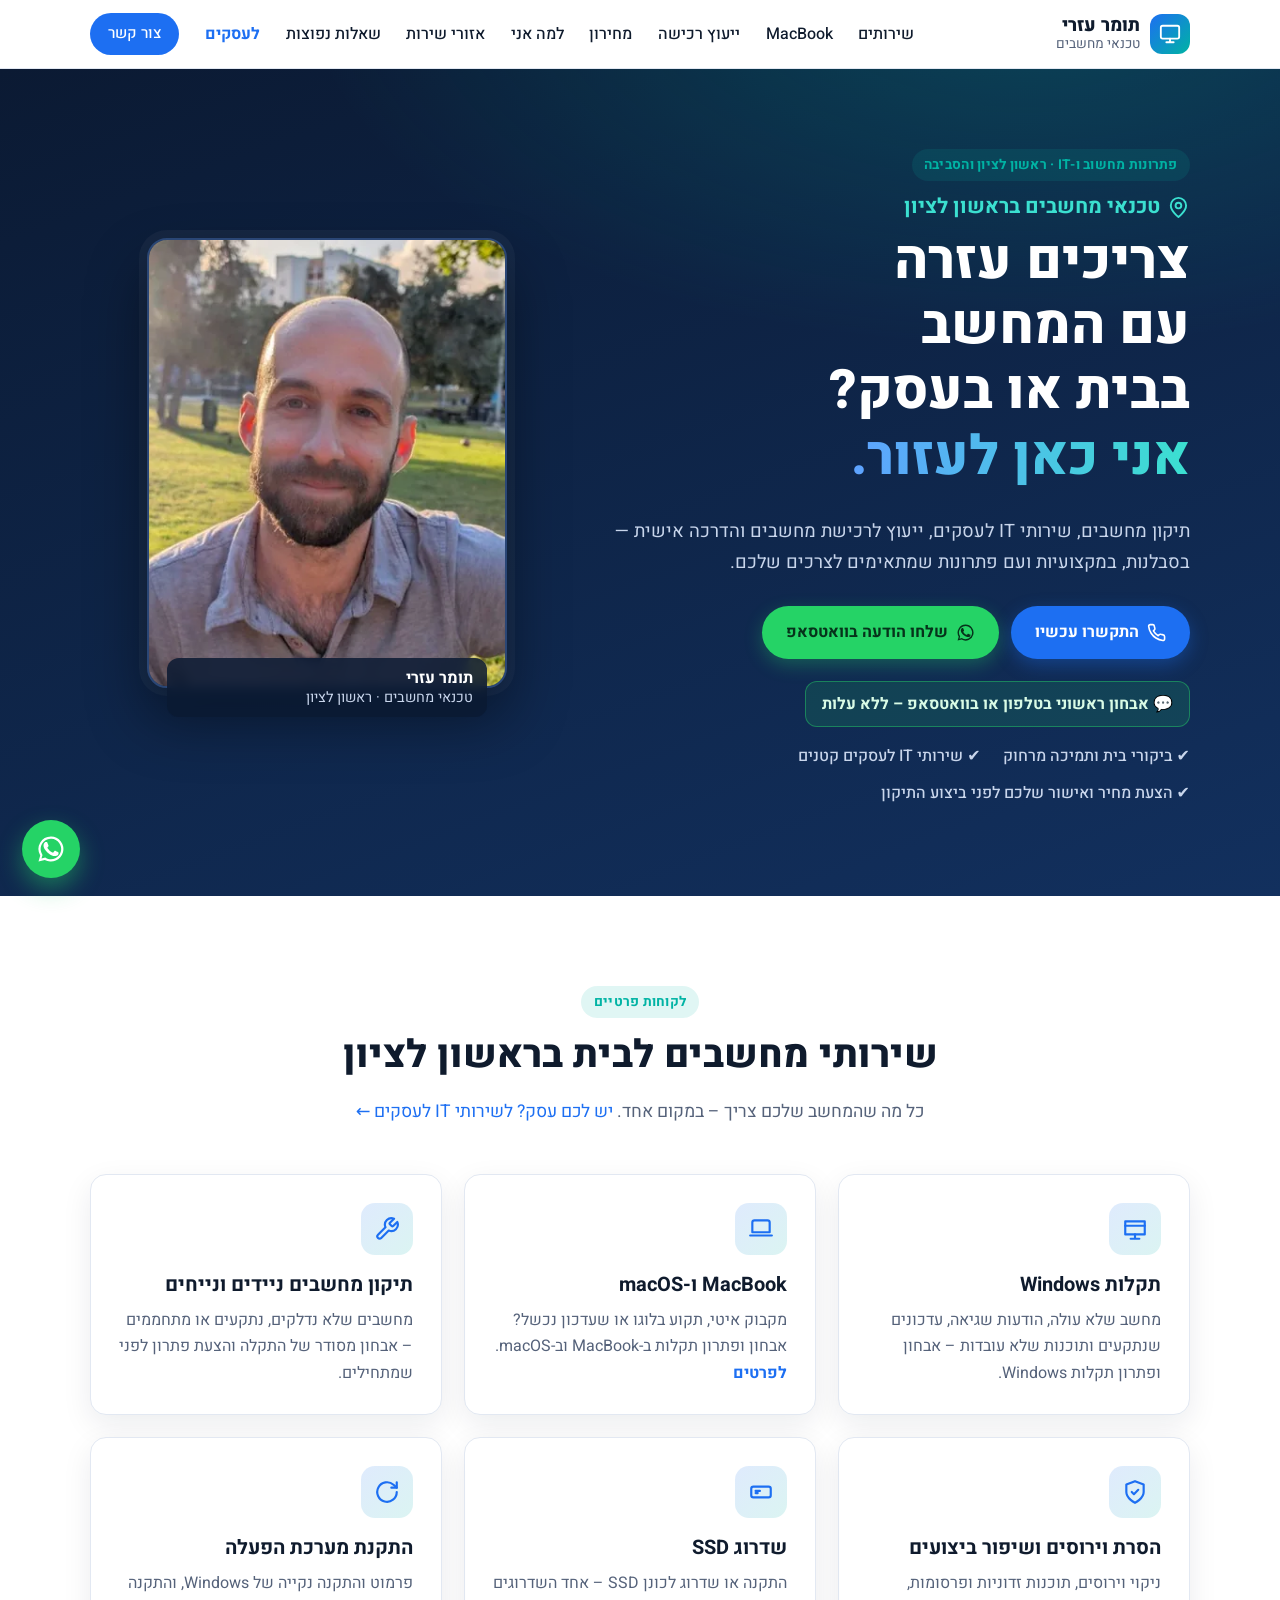
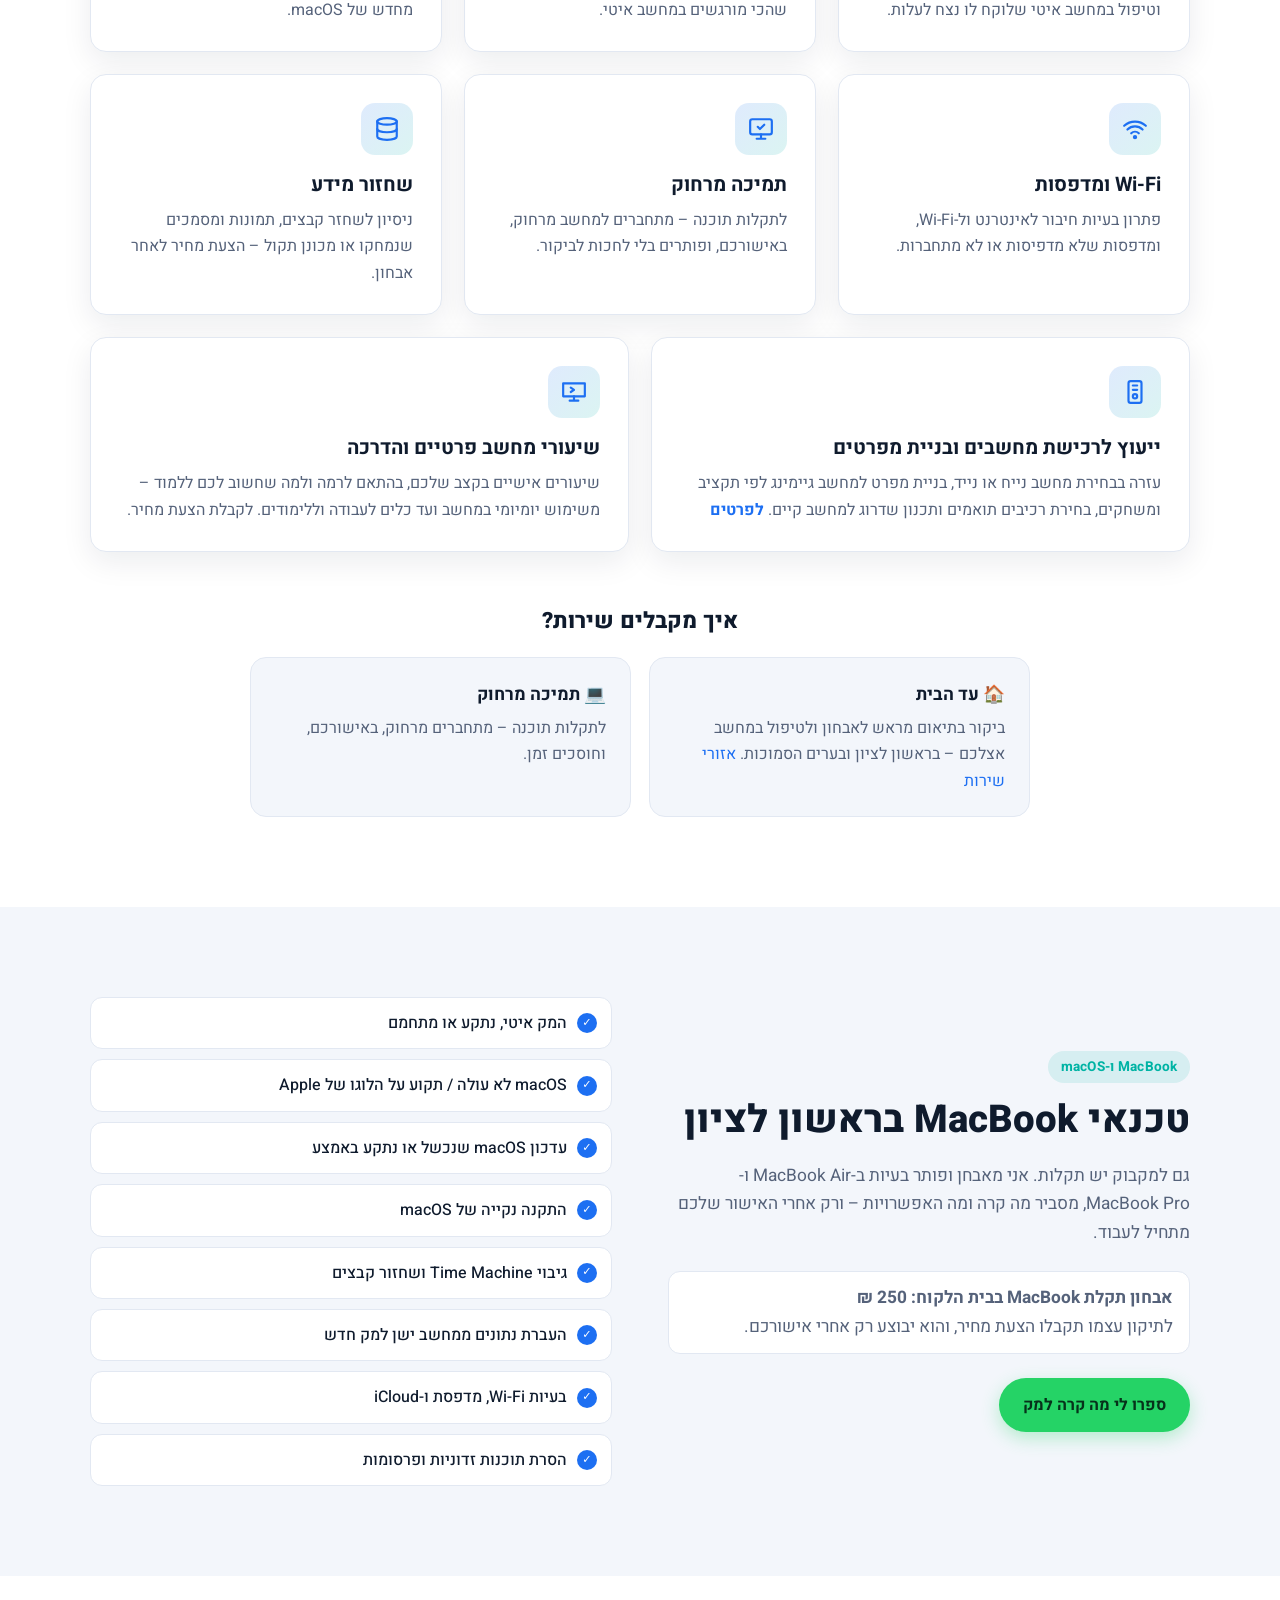
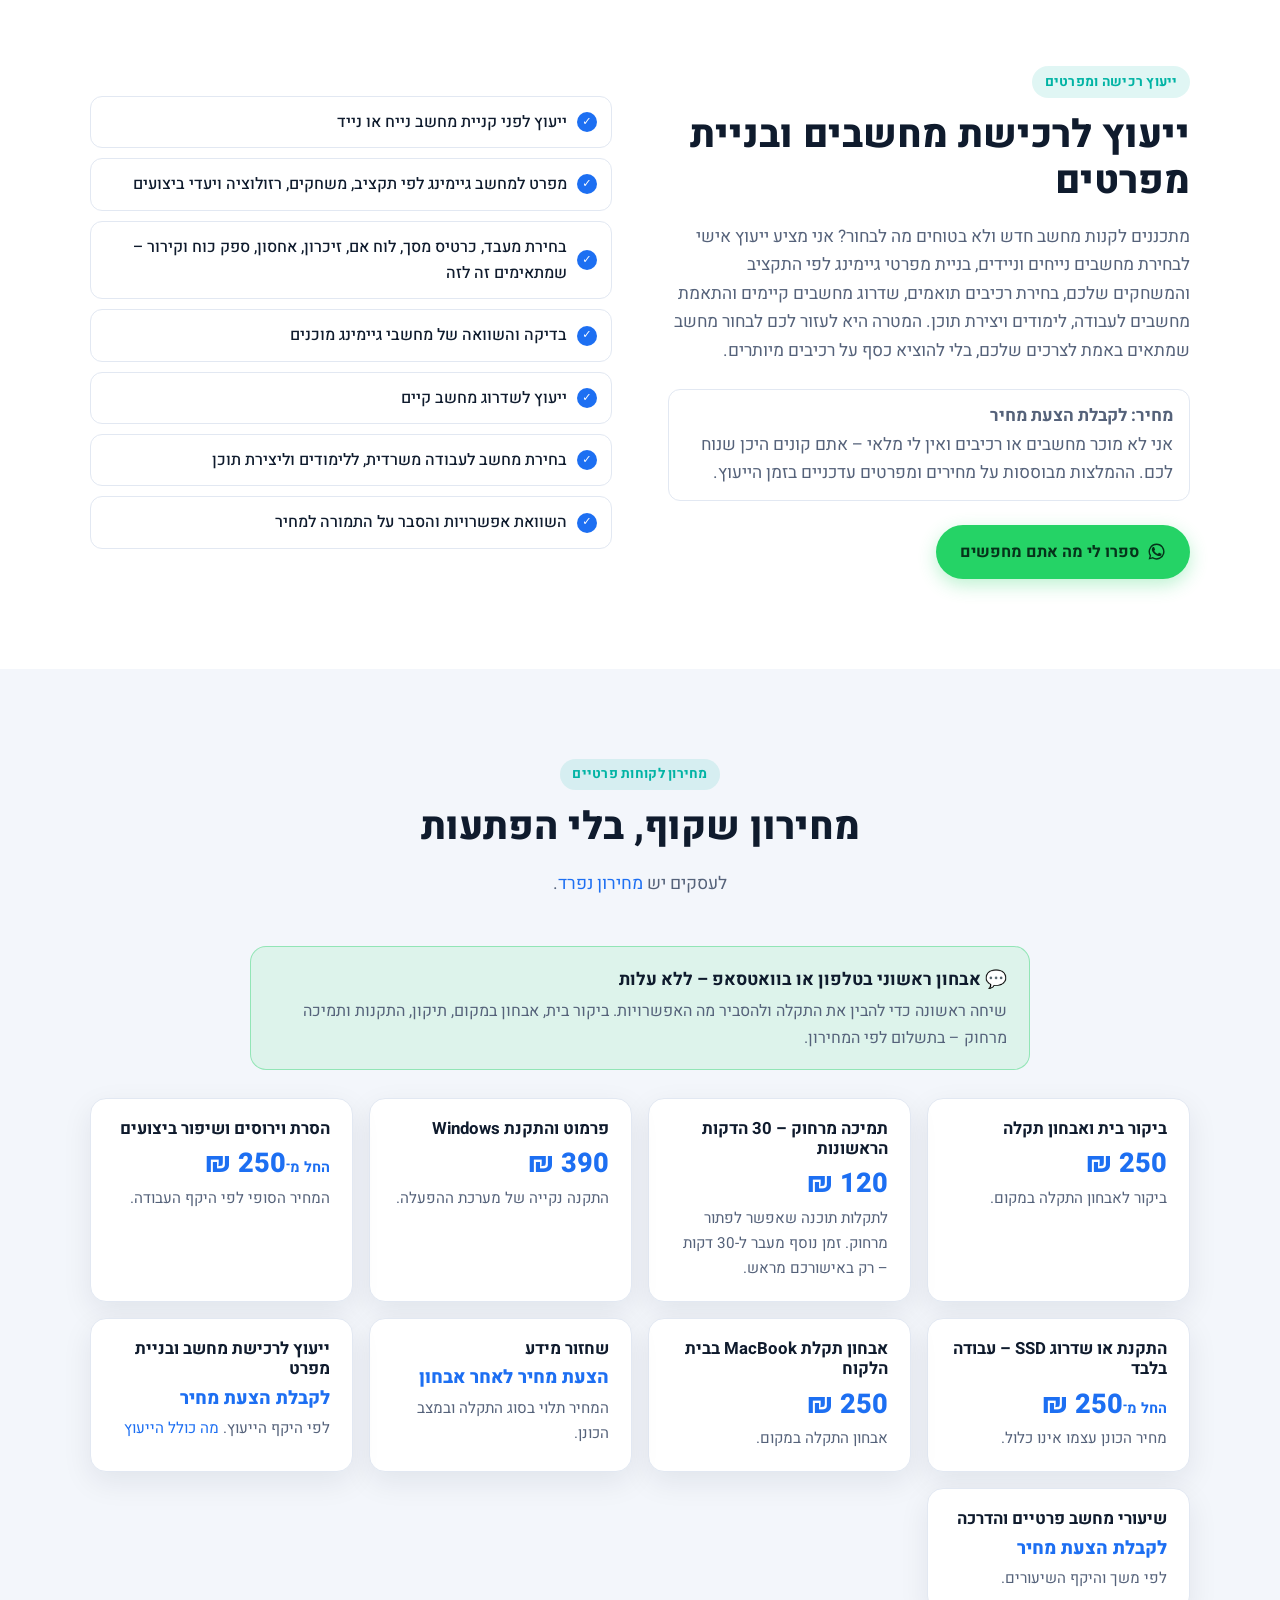
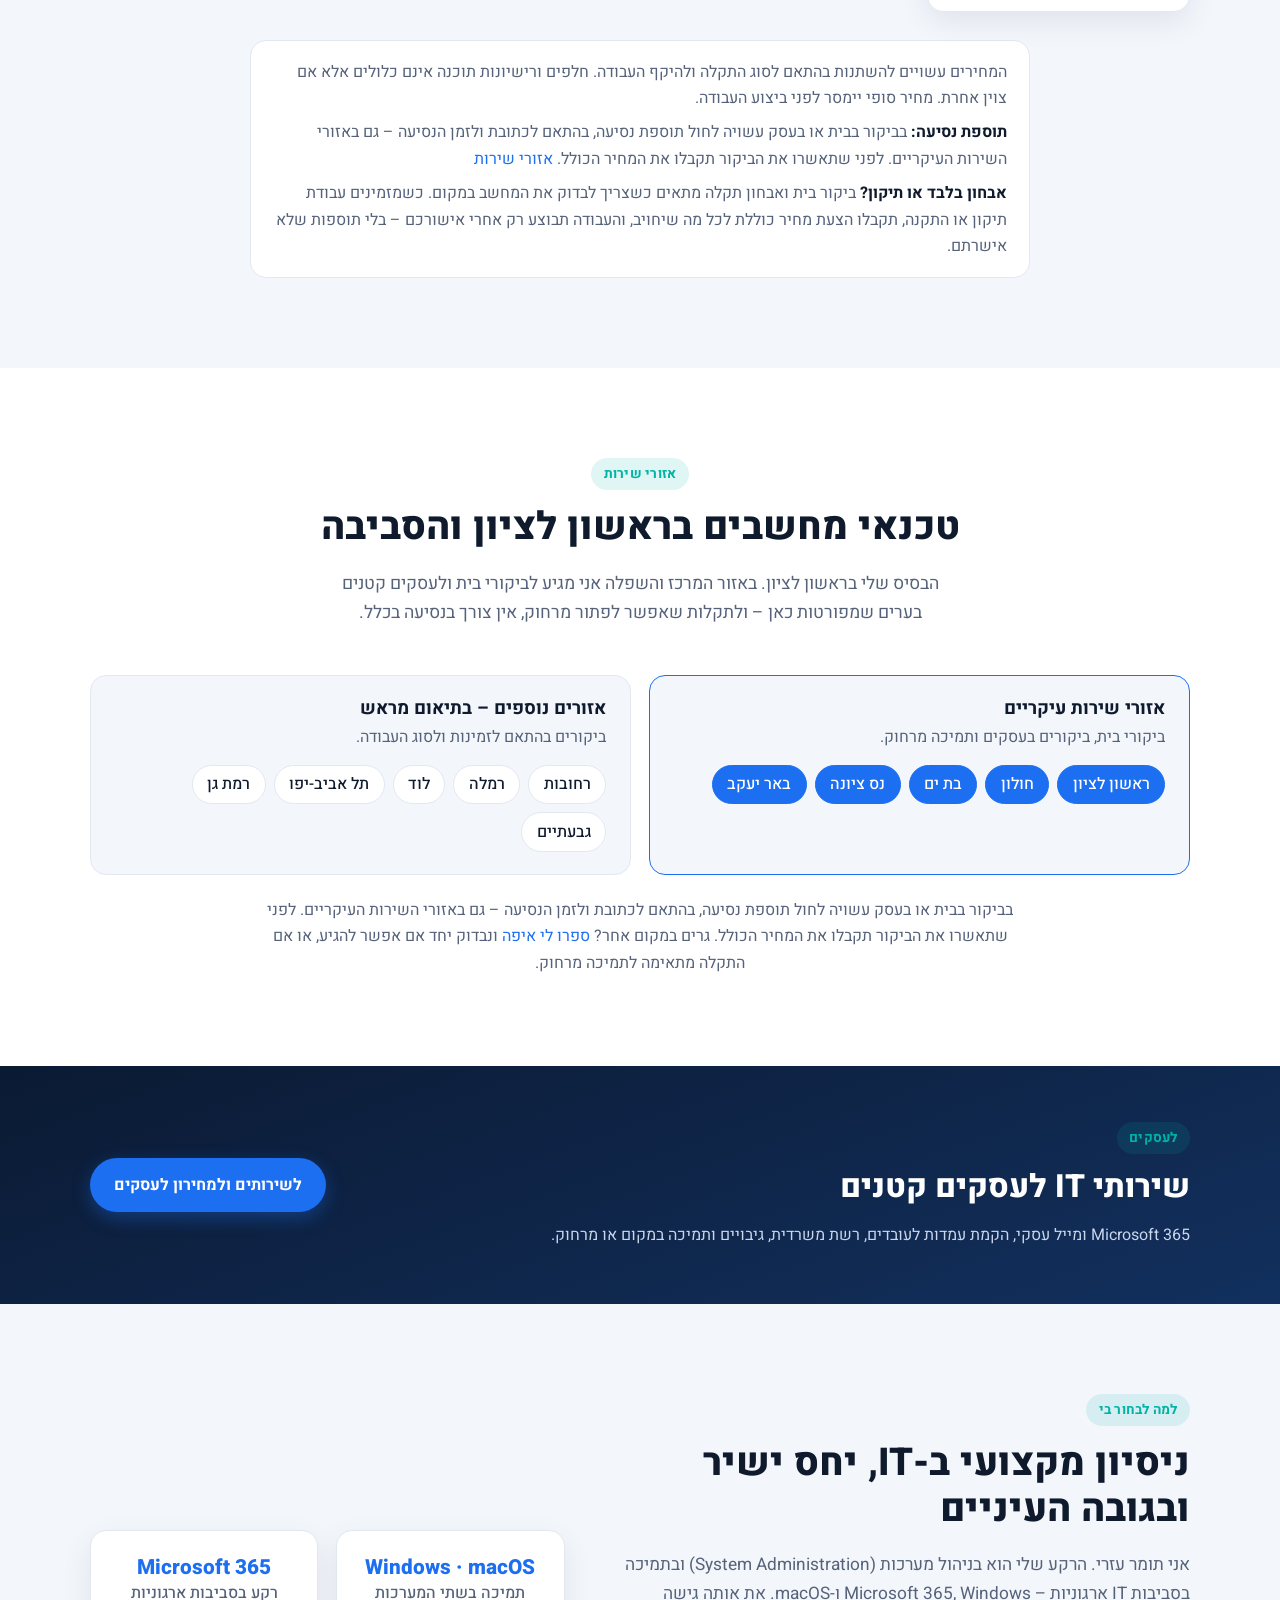
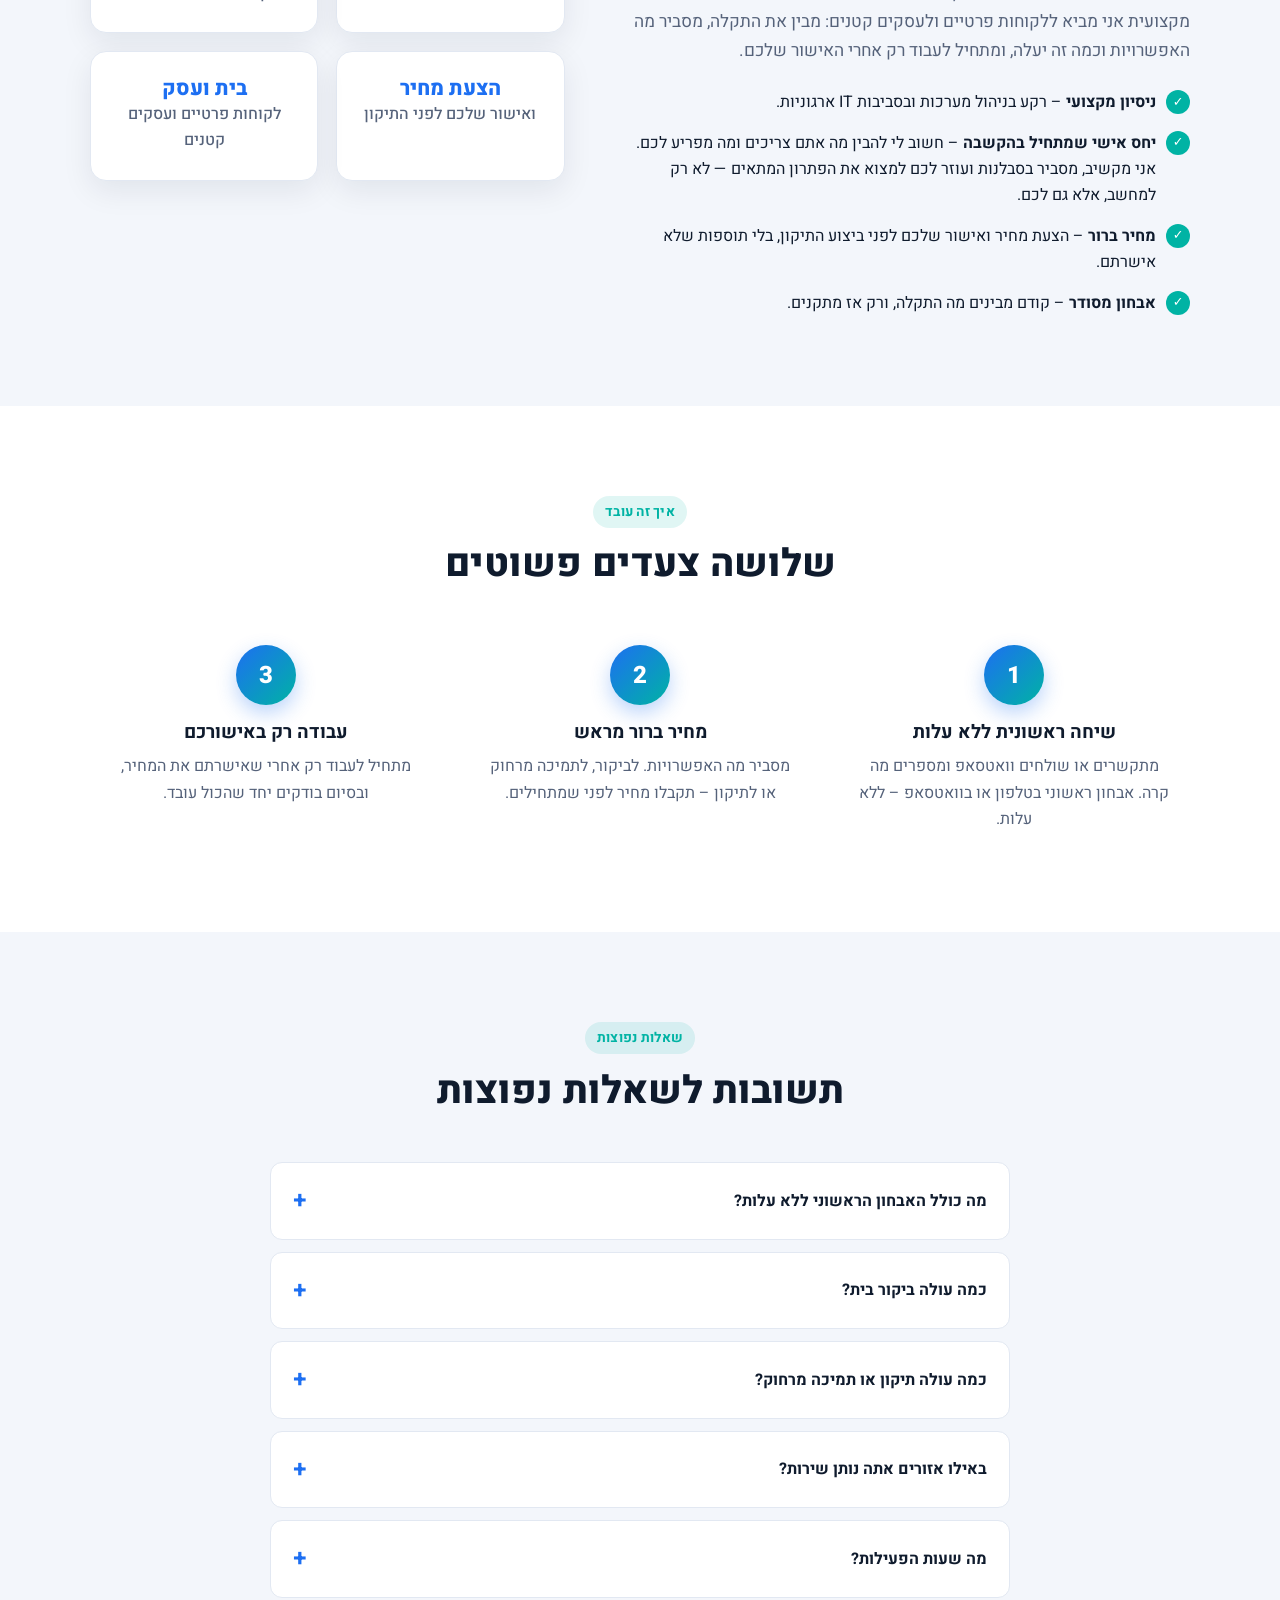
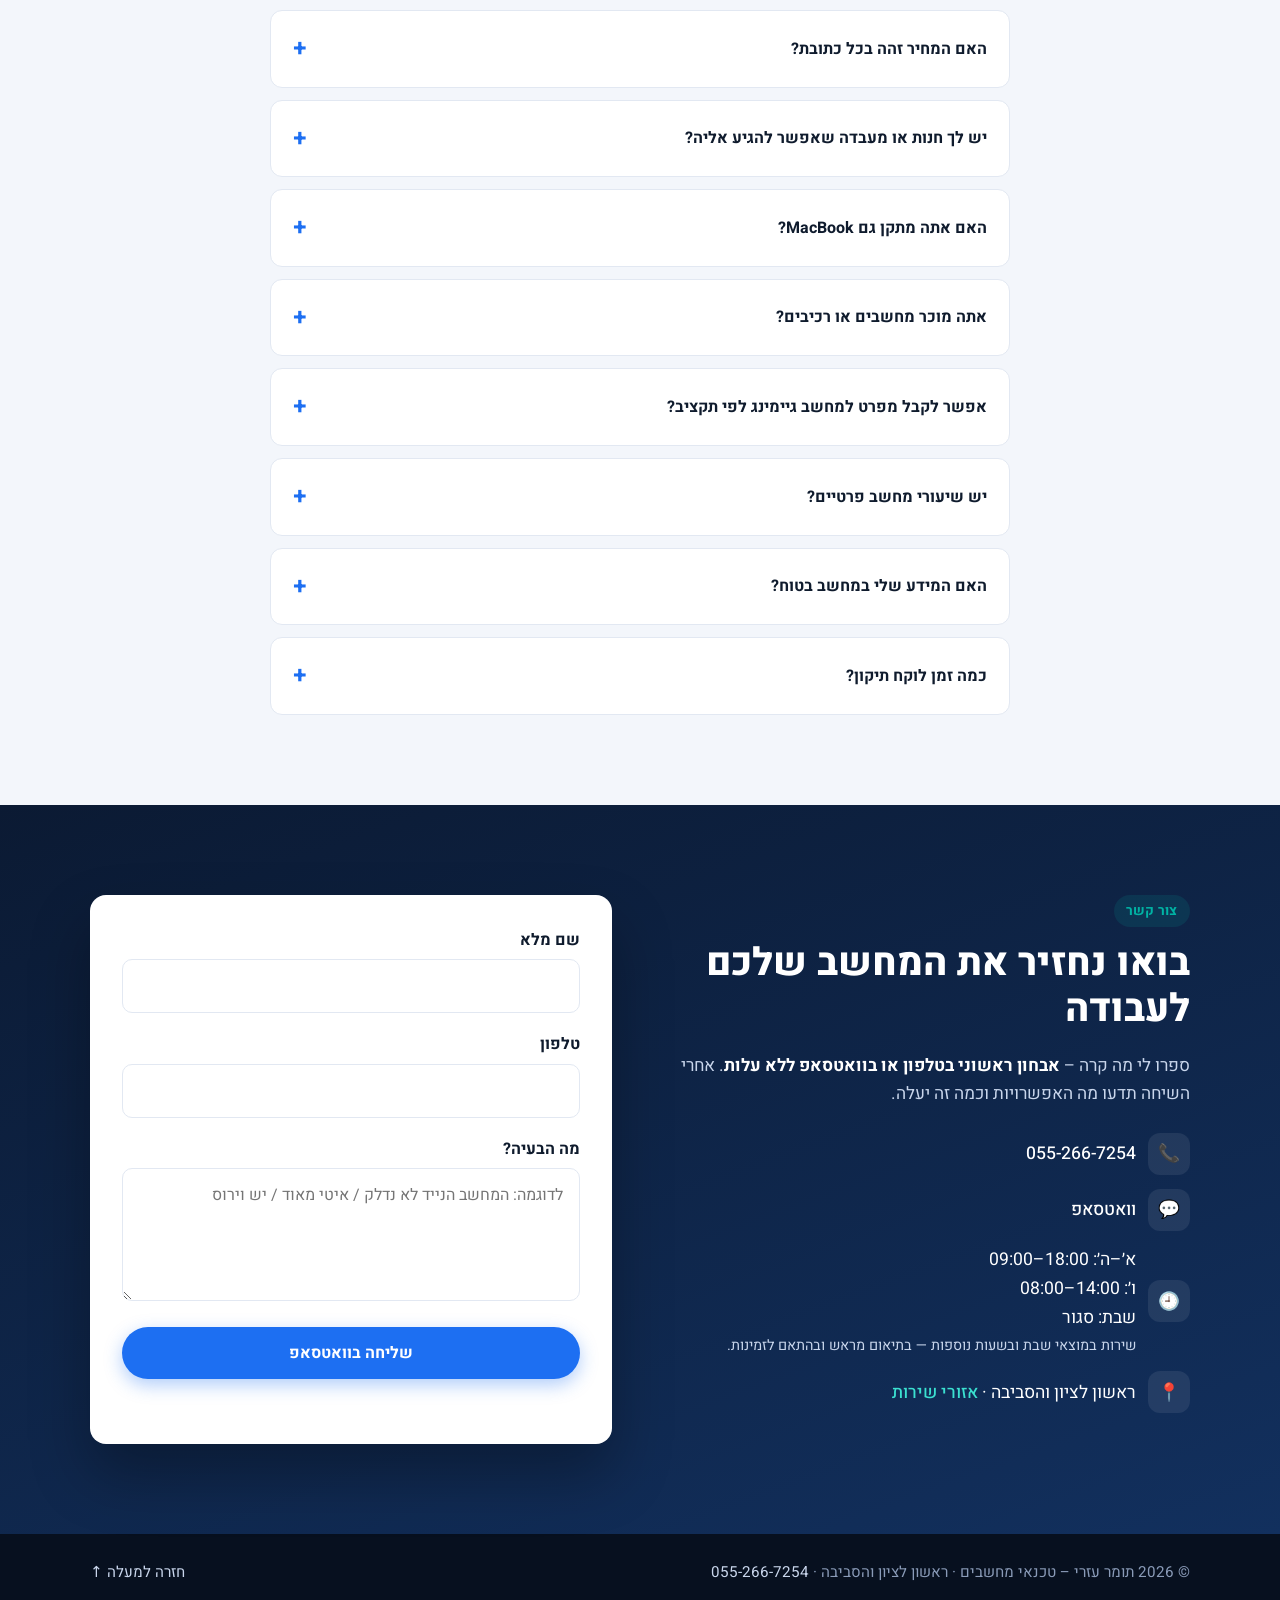
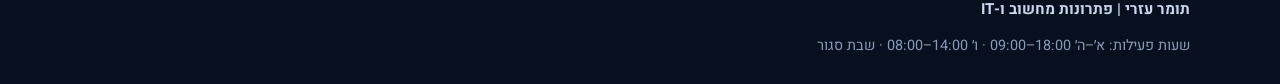
==== commit 5cd139c9: "Shorten business IT and FAQ headings on the home page Co-Authored-By: Claude Opus 5.5 <noreply@anthr" ====
--- a/index.html
+++ b/index.html
@@ -531,7 +531,7 @@
       <div class="container biz-band-inner">
         <div>
           <span class="eyebrow">לעסקים</span>
-          <h2>שירותי IT לעסקים קטנים בראשון לציון</h2>
+          <h2>שירותי IT לעסקים קטנים</h2>
           <p>Microsoft 365 ומייל עסקי, הקמת עמדות לעובדים, רשת משרדית, גיבויים ותמיכה במקום או מרחוק.</p>
         </div>
         <a class="btn btn-primary" href="business.html">לשירותים ולמחירון לעסקים</a>
@@ -598,7 +598,7 @@
       <div class="container narrow">
         <div class="section-head">
           <span class="eyebrow">שאלות נפוצות</span>
-          <h2>יש שאלות? יש תשובות</h2>
+          <h2>תשובות לשאלות נפוצות</h2>
         </div>
         <div class="faq">
           <details>
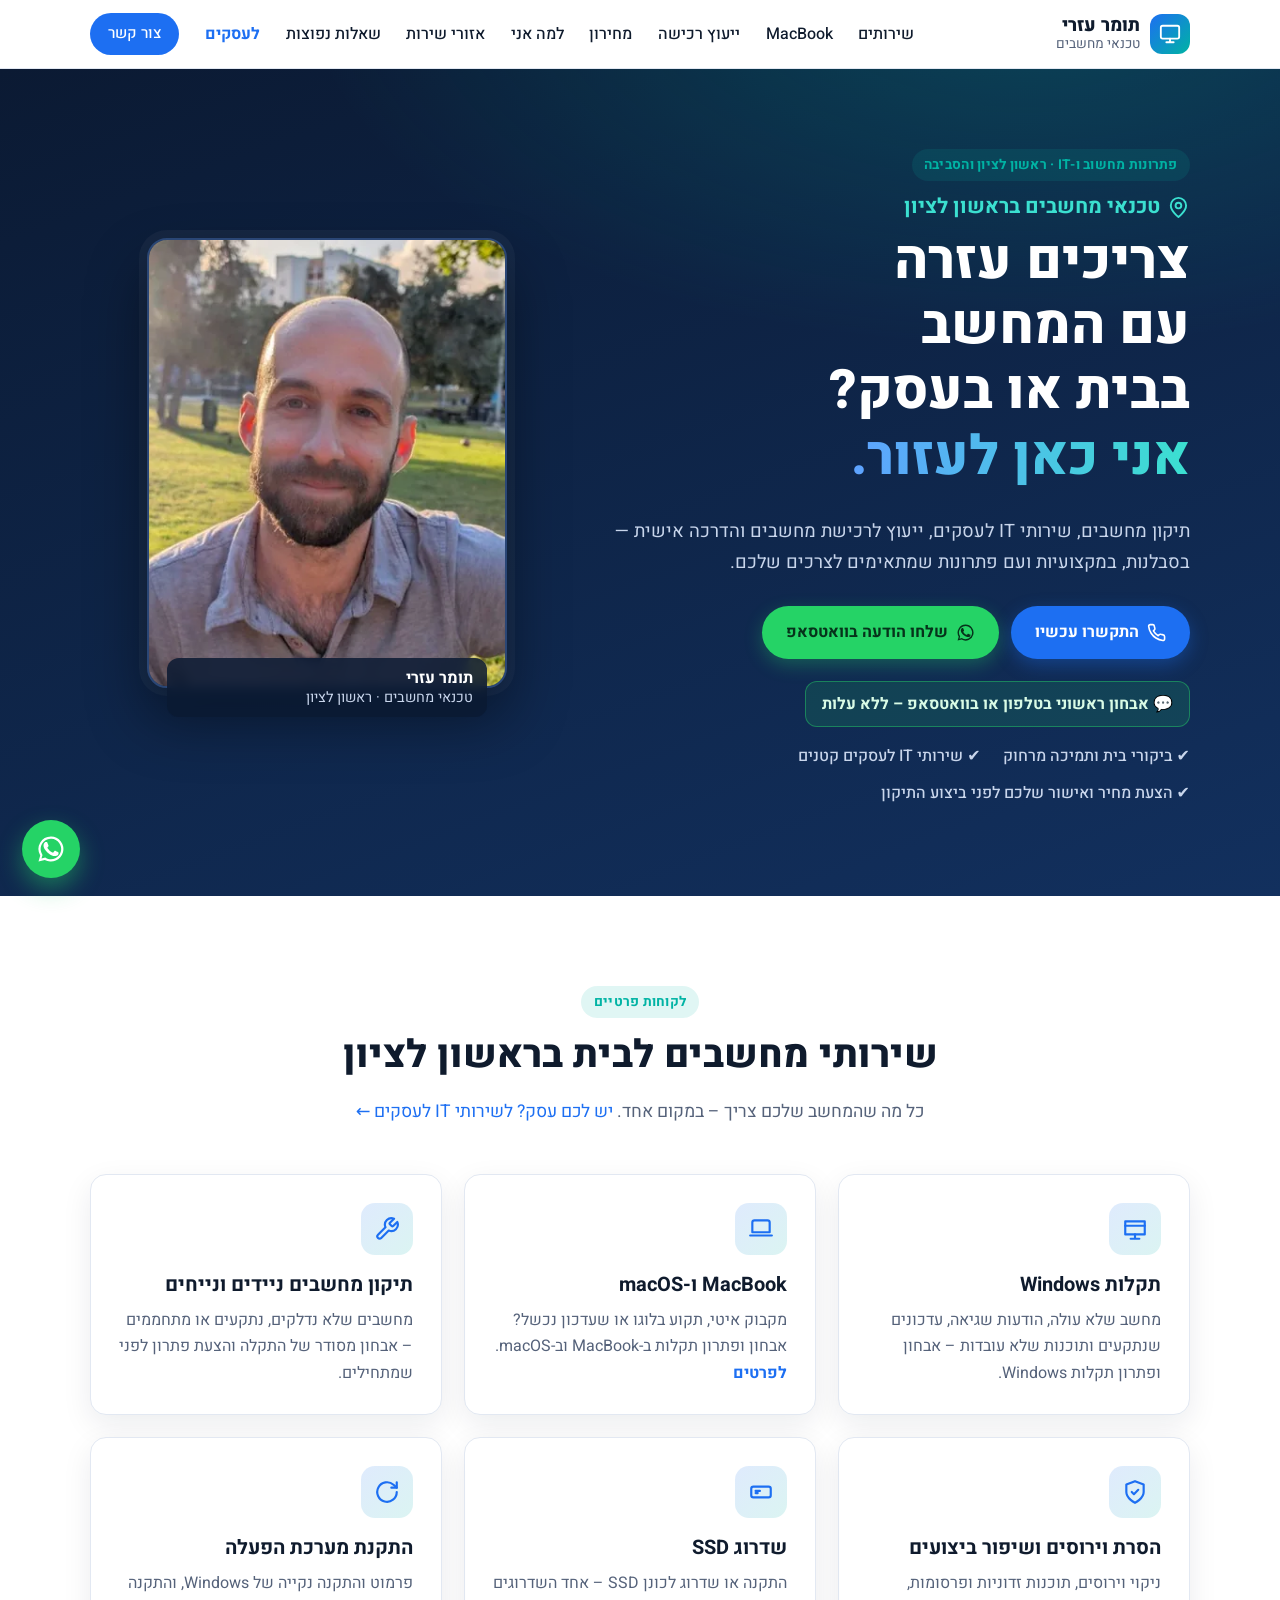
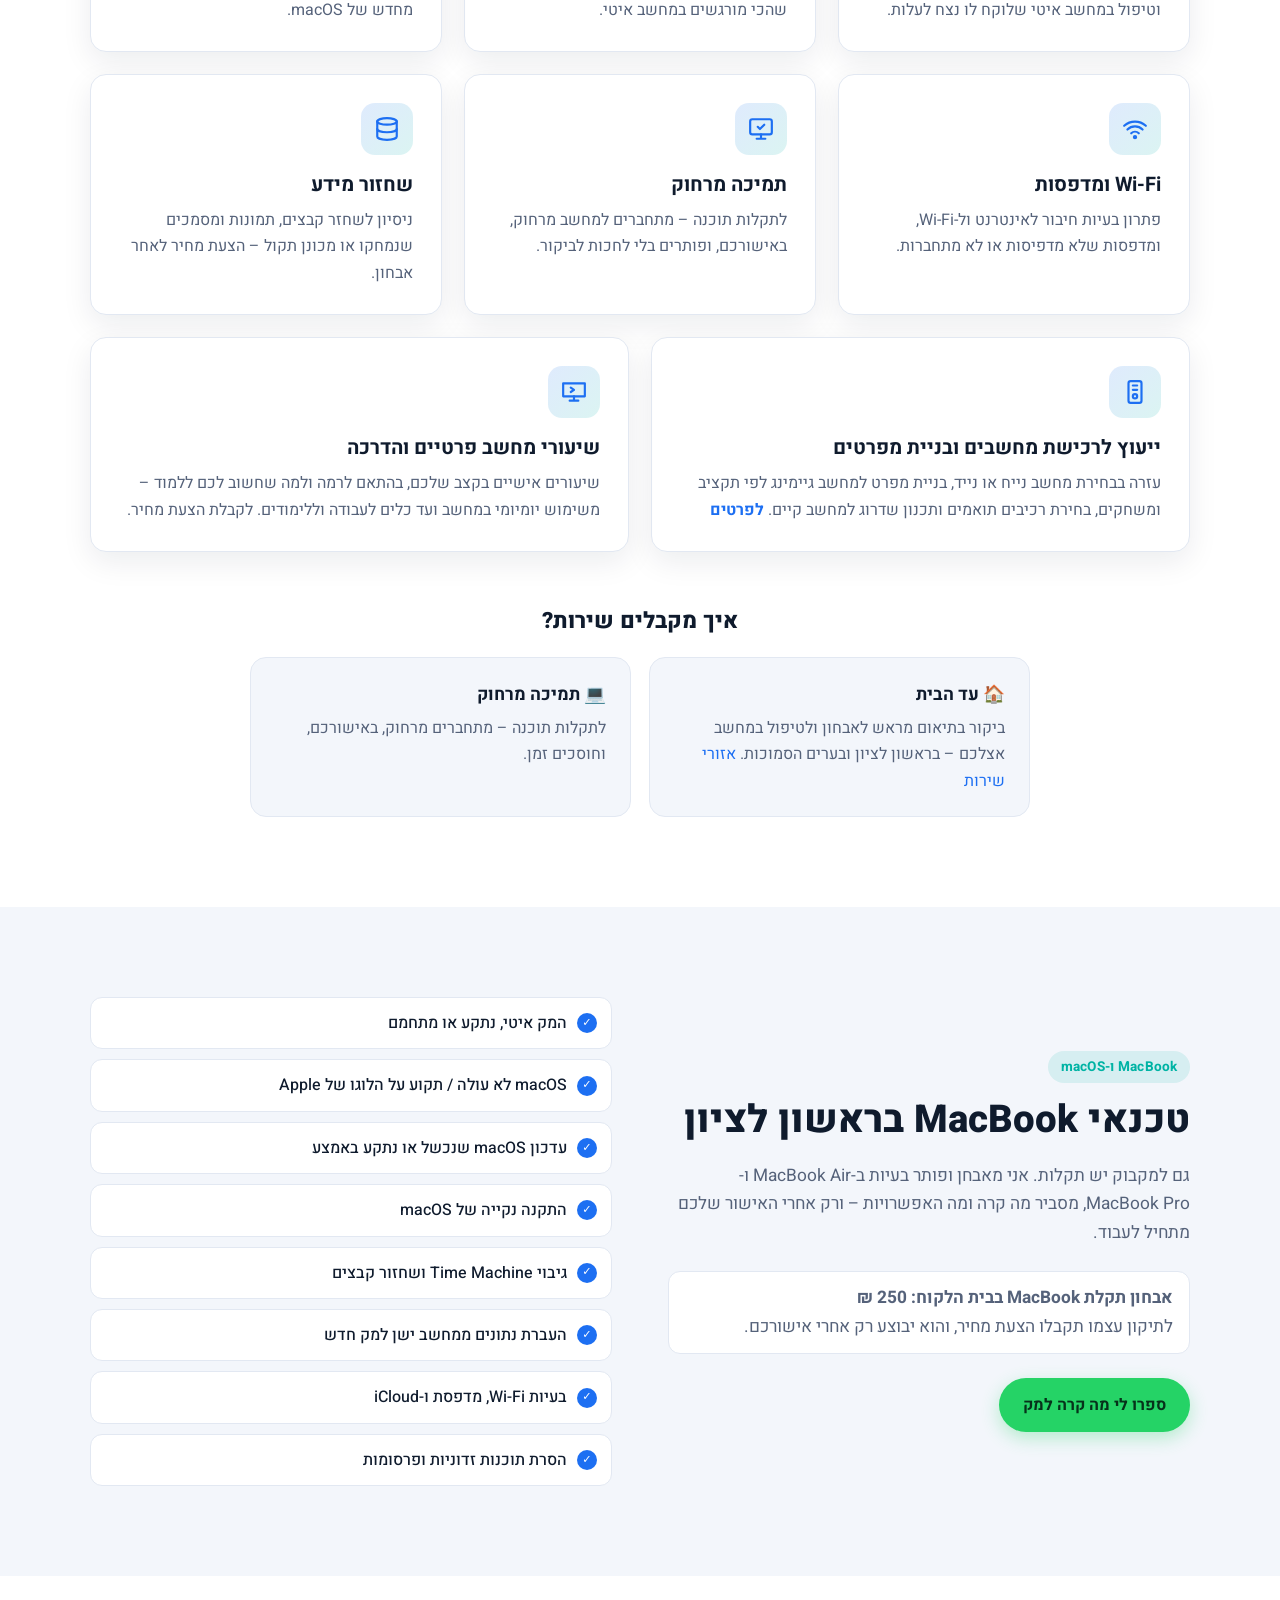
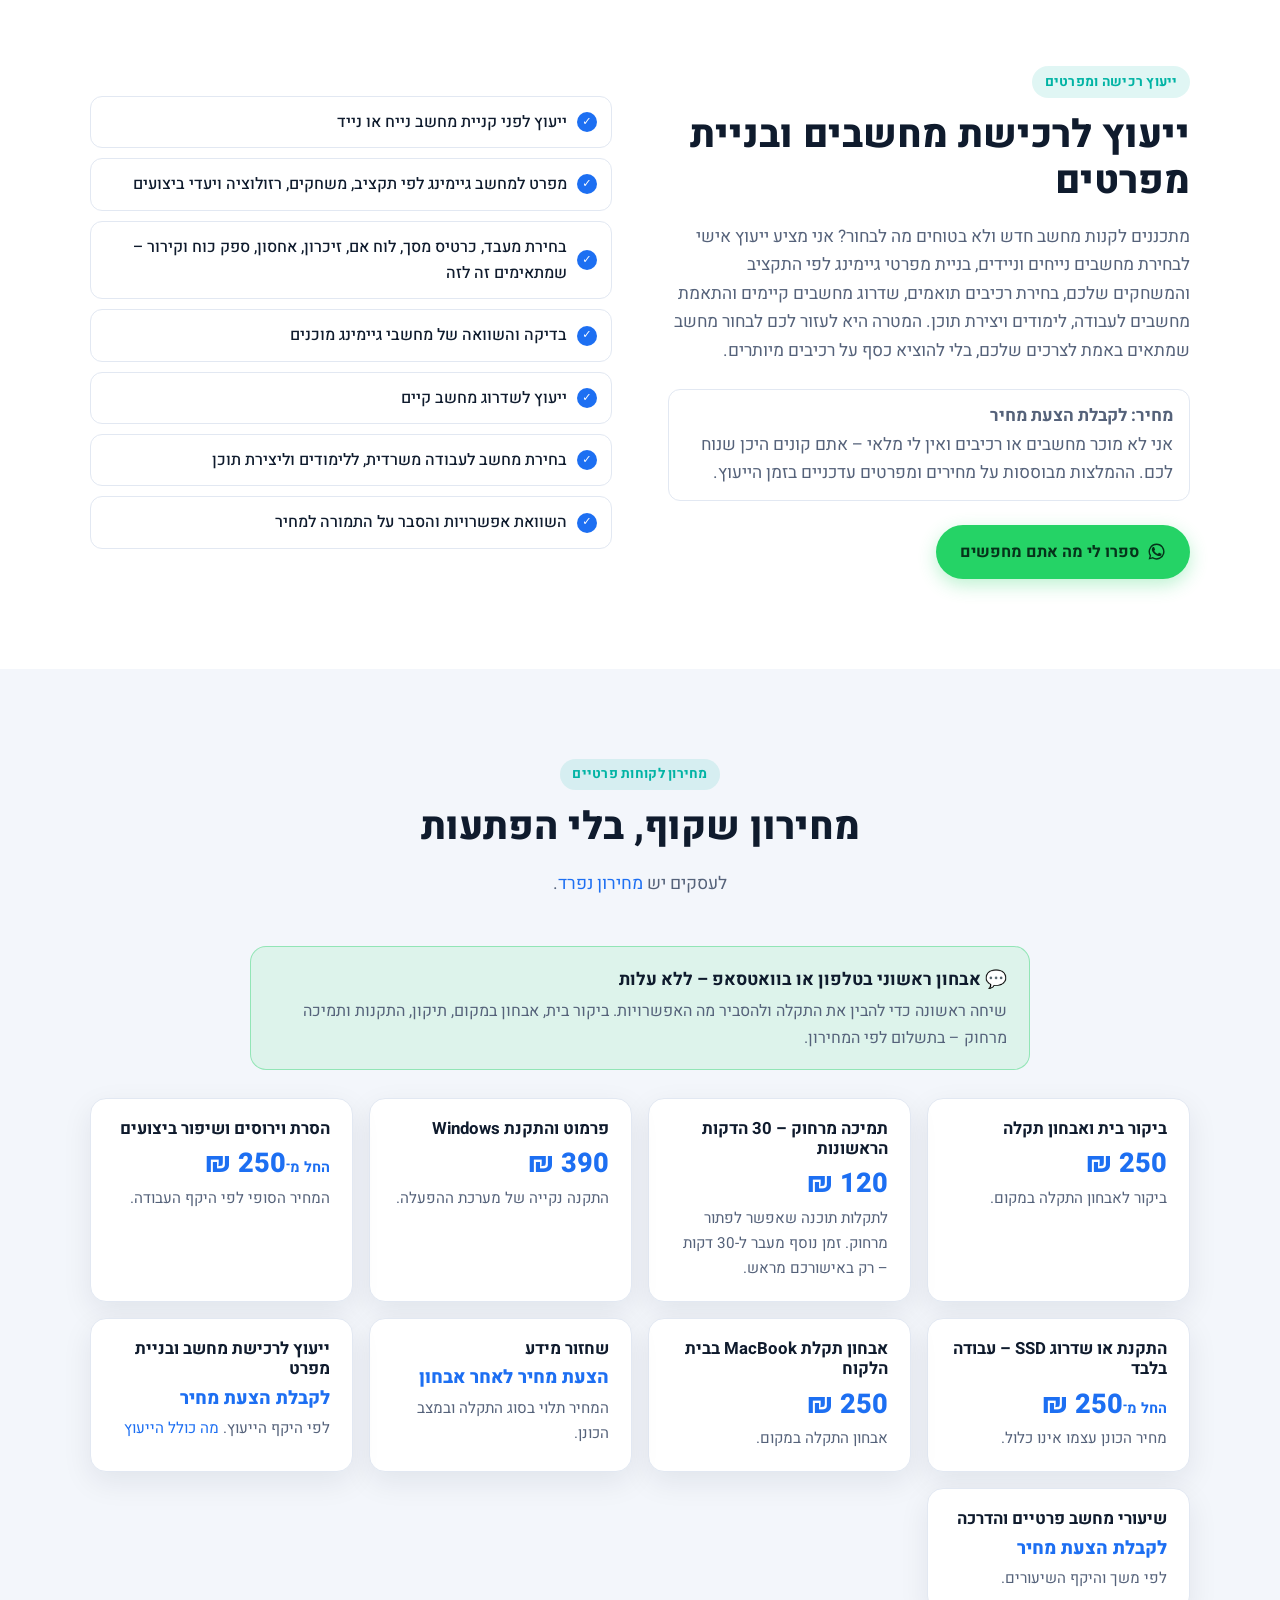
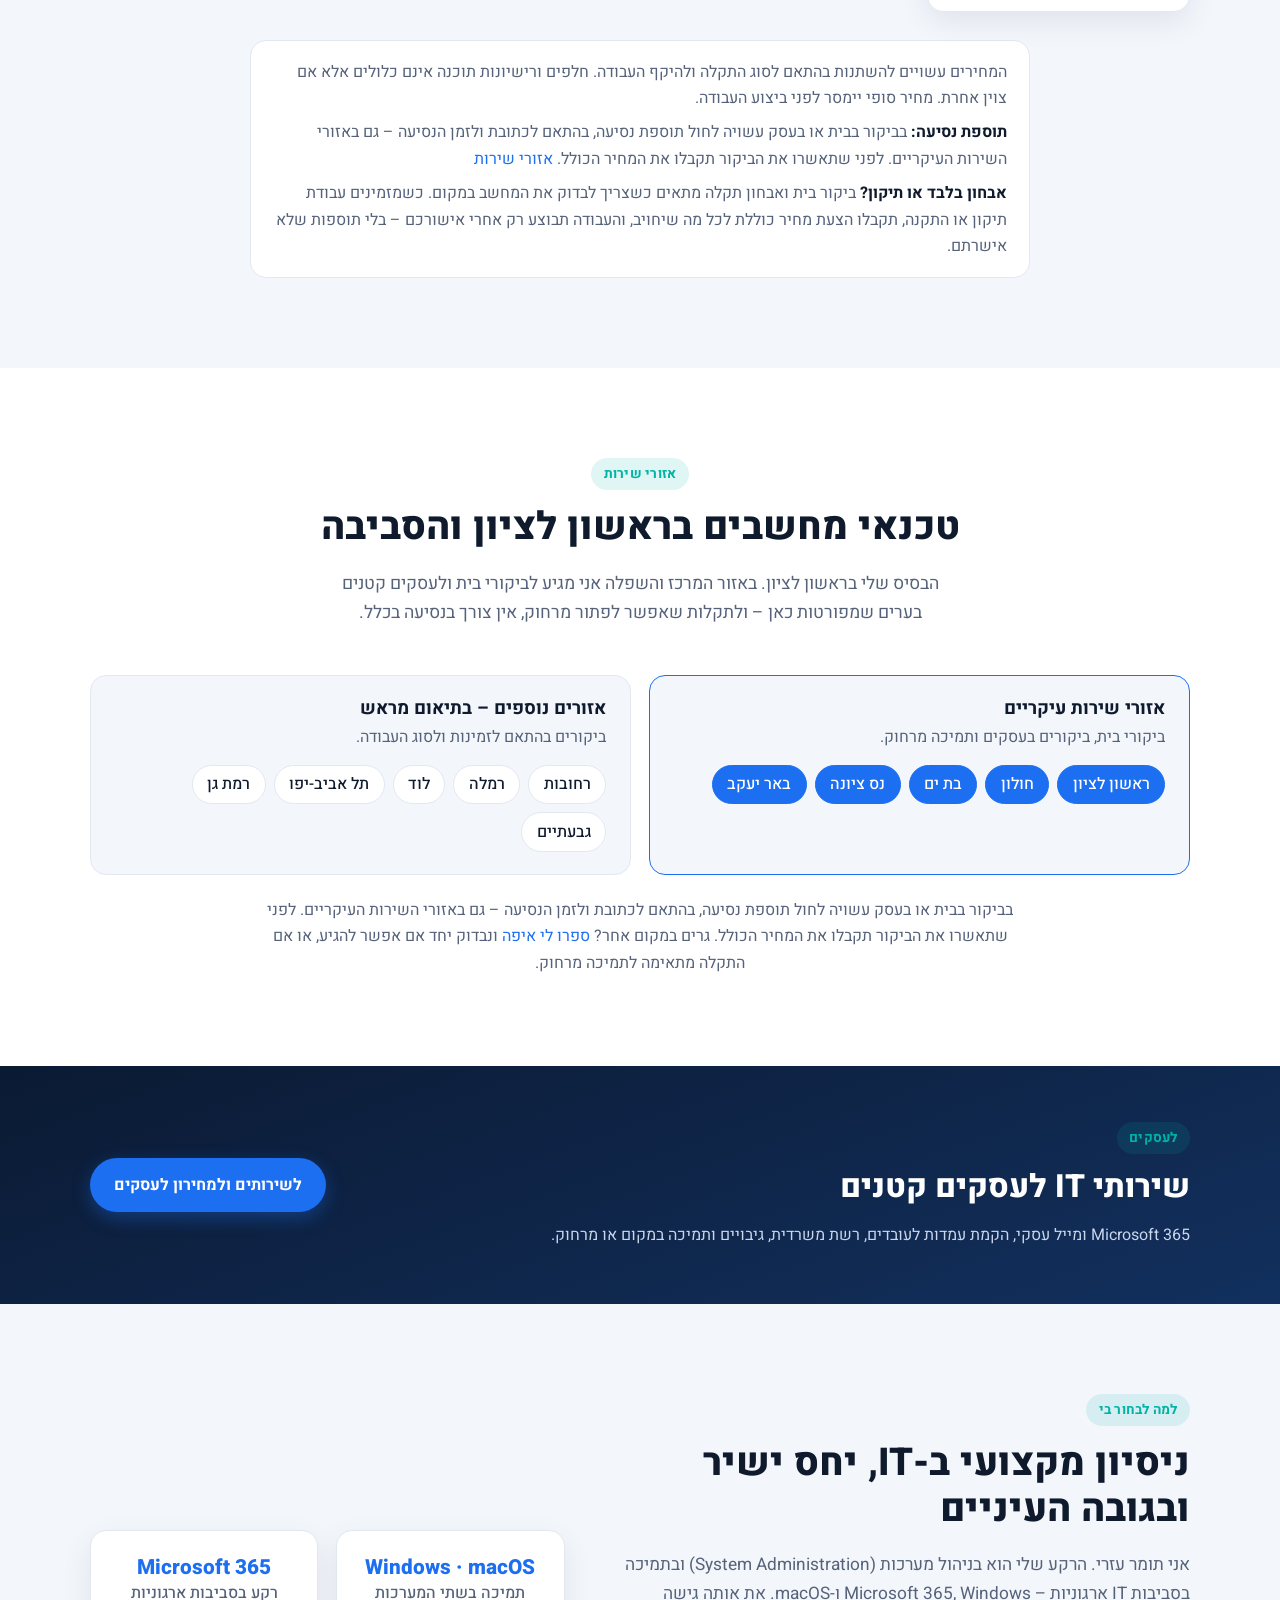
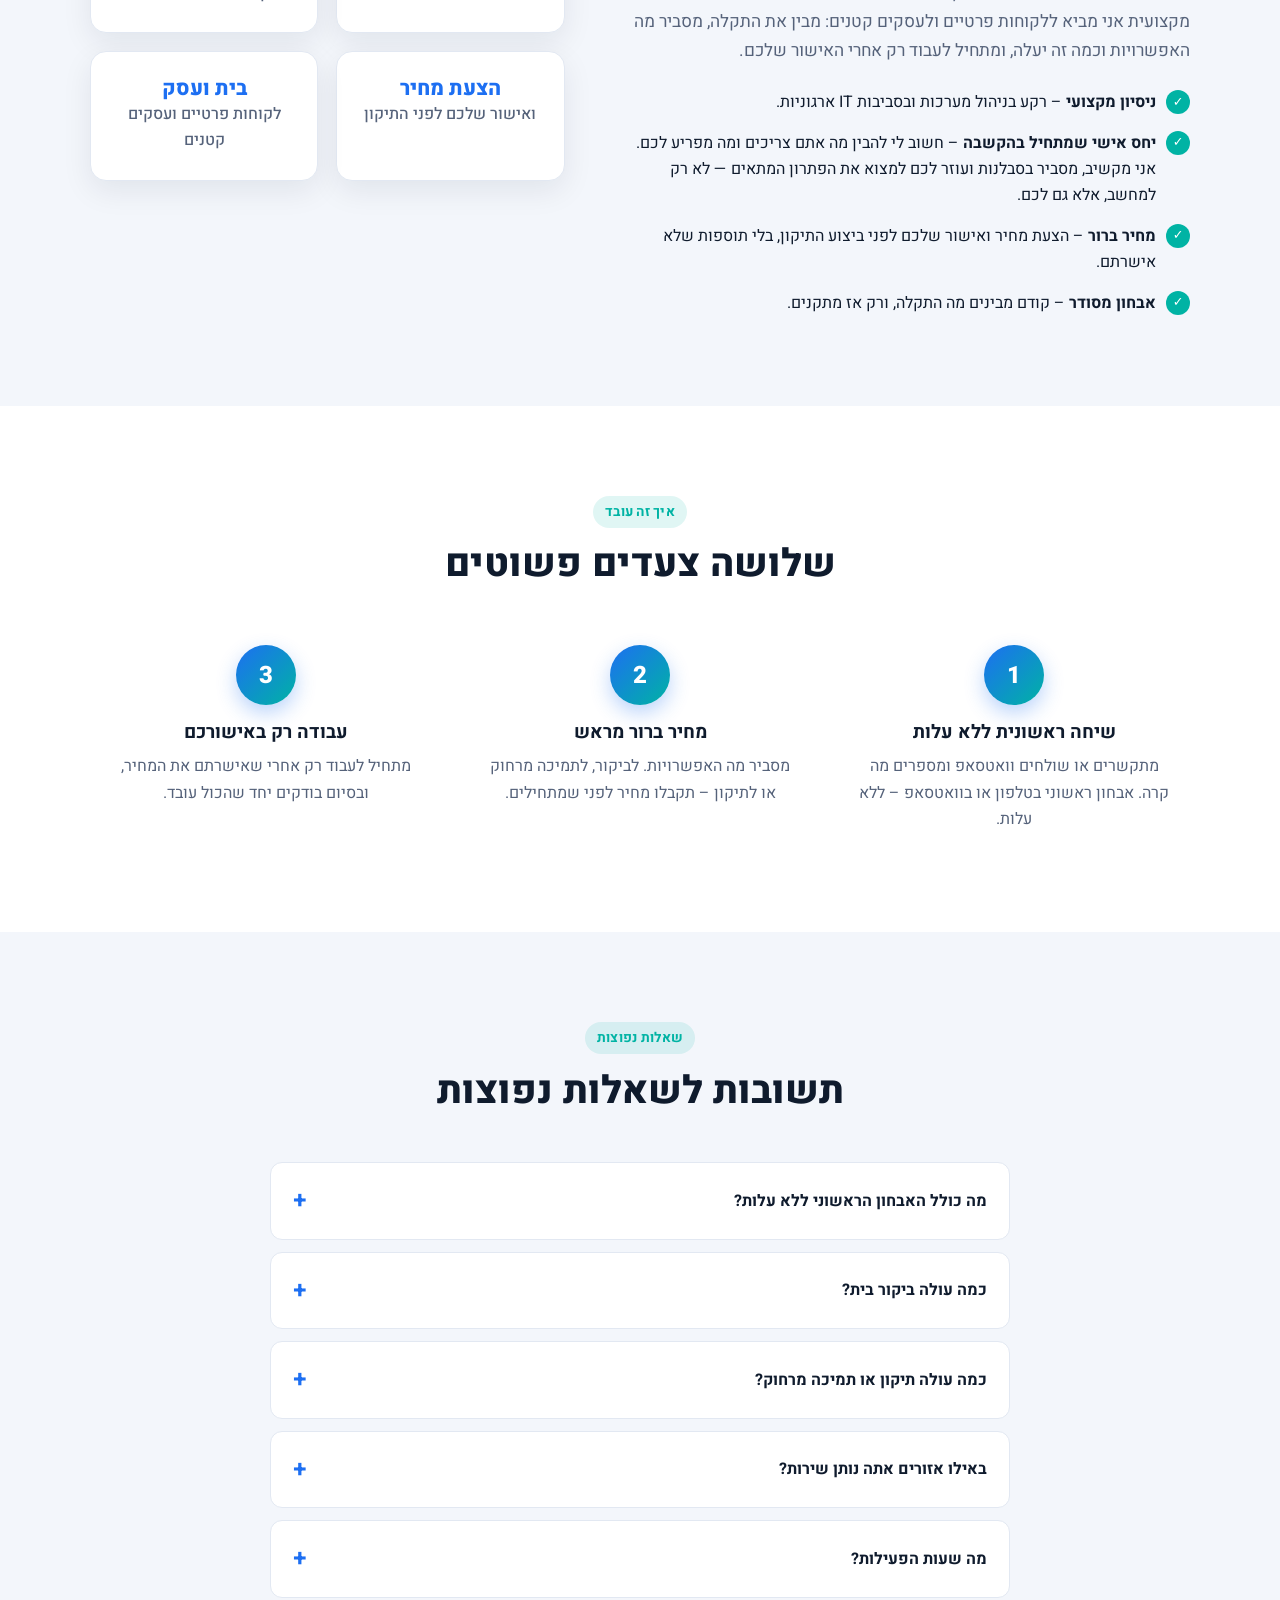
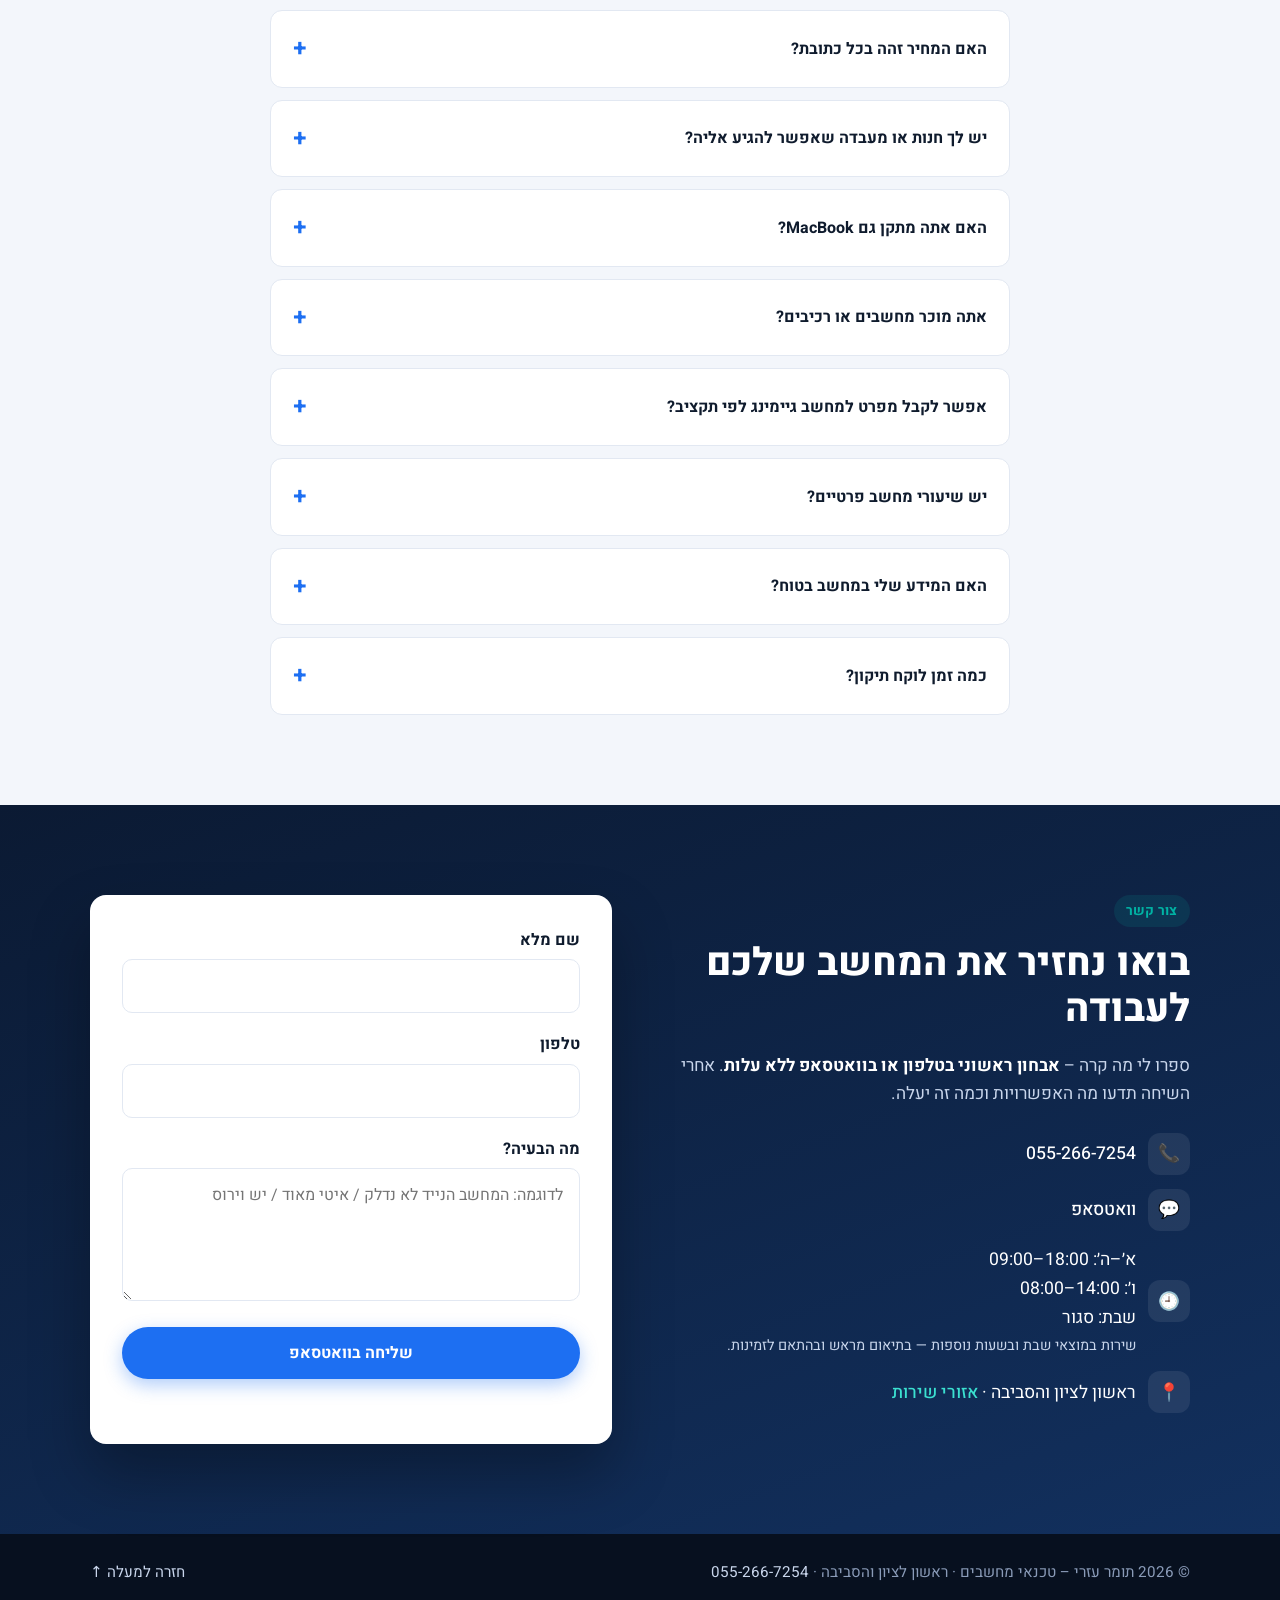
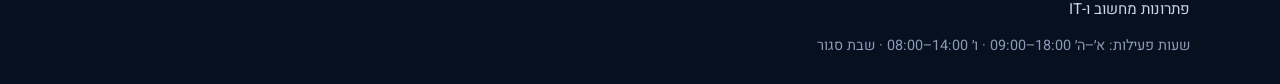
==== commit fcc75145: "Footer: show 'פתרונות מחשוב ו-IT' as a tagline, not a second business name Co-Authored-By: Claude Op" ====
--- a/index.html
+++ b/index.html
@@ -707,7 +707,7 @@
   <footer class="site-footer">
     <div class="container footer-inner">
       <p>© <span id="year"></span> תומר עזרי – טכנאי מחשבים · ראשון לציון והסביבה · <a class="js-phone js-phone-text" href="tel:+972552667254">055-266-7254</a></p>
-      <p class="footer-tagline">תומר עזרי | פתרונות מחשוב <span class="nowrap">ו-IT</span></p>
+      <p class="footer-tagline">פתרונות מחשוב <span class="nowrap">ו-IT</span></p>
       <p class="footer-hours">שעות פעילות: א׳–ה׳ <span dir="ltr">09:00–18:00</span> · ו׳ <span dir="ltr">08:00–14:00</span> · <span class="nowrap">שבת סגור</span></p>
       <a href="#top">חזרה למעלה ↑</a>
     </div>
--- a/styles.css
+++ b/styles.css
@@ -202,7 +202,7 @@
 .footer-inner p { margin: 0; }
 .footer-inner a { color: #c9d6ec; }
 .footer-inner .footer-hours { flex-basis: 100%; order: 3; font-size: .9rem; }
-.footer-inner .footer-tagline { flex-basis: 100%; order: 3; font-weight: 700; color: #c9d6ec; }
+.footer-inner .footer-tagline { flex-basis: 100%; order: 3; color: #c9d6ec; }
 
 /* Floating WhatsApp */
 .whatsapp-float {
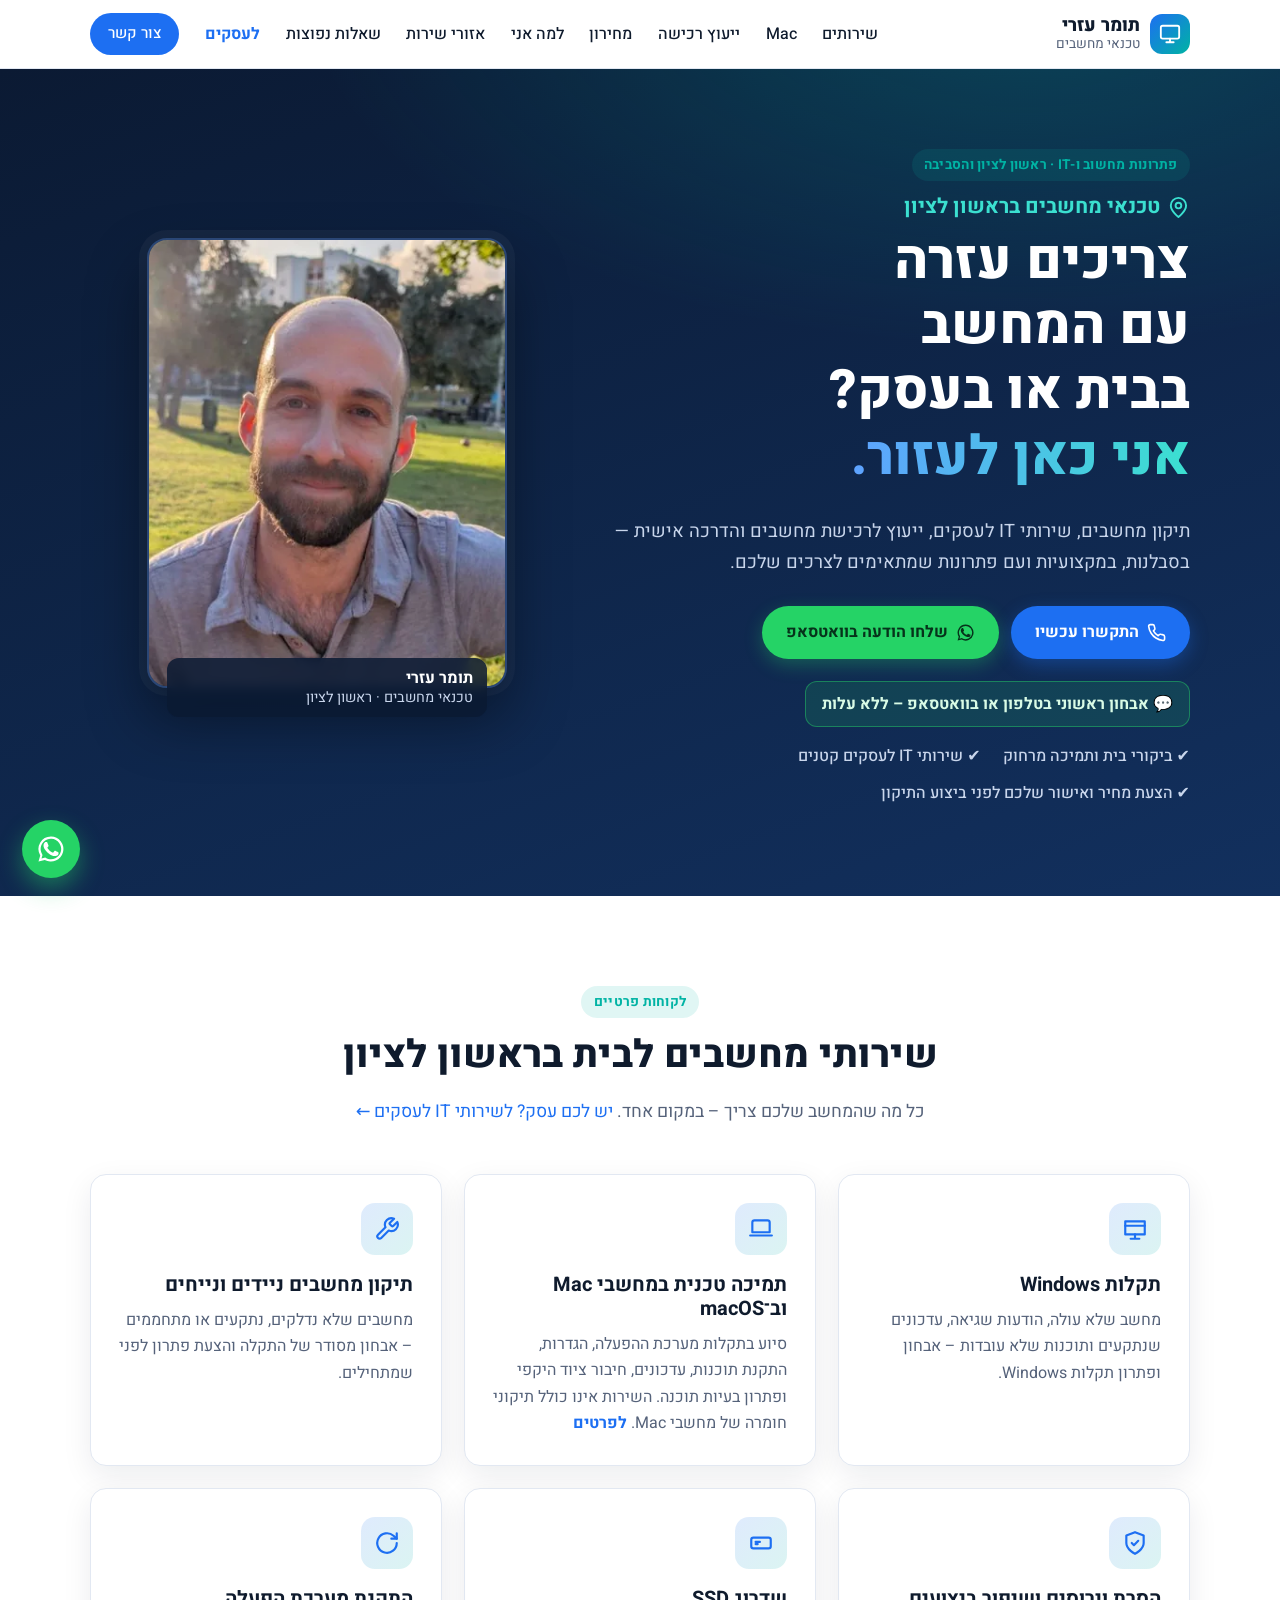
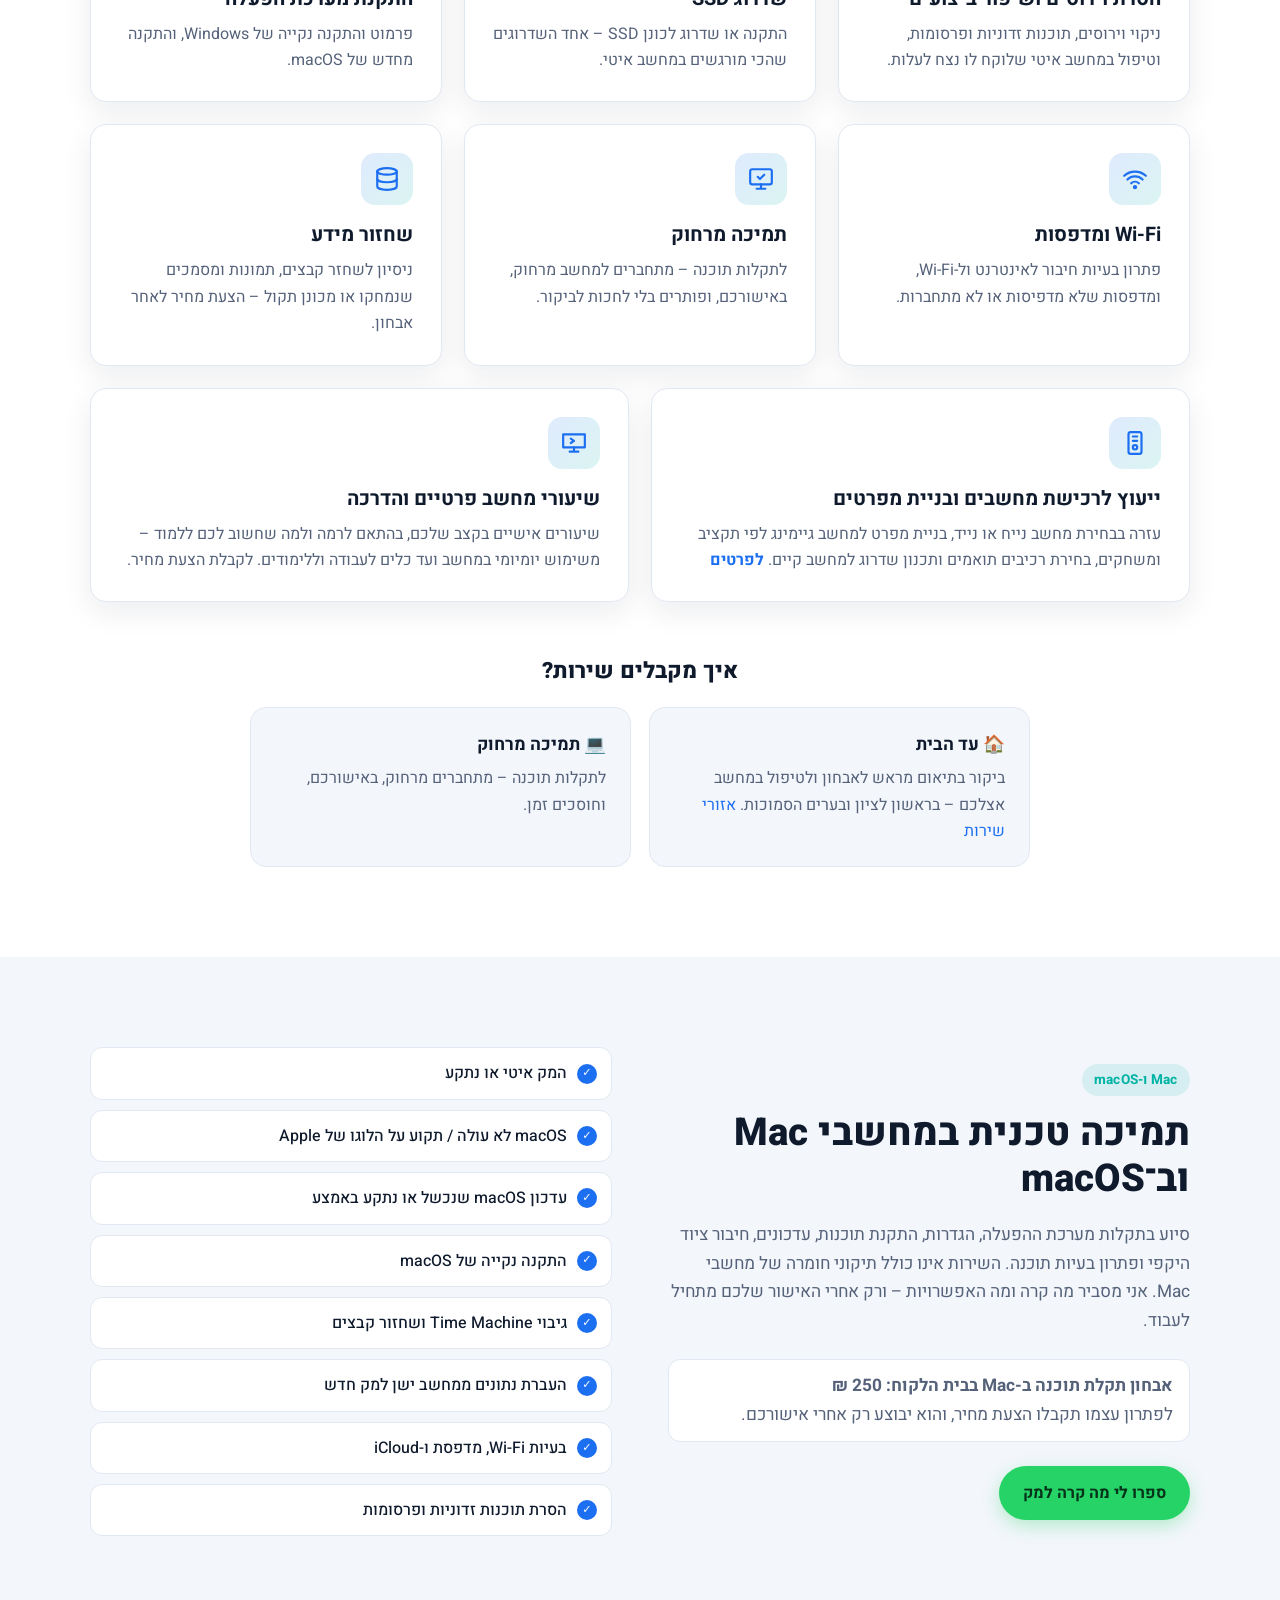
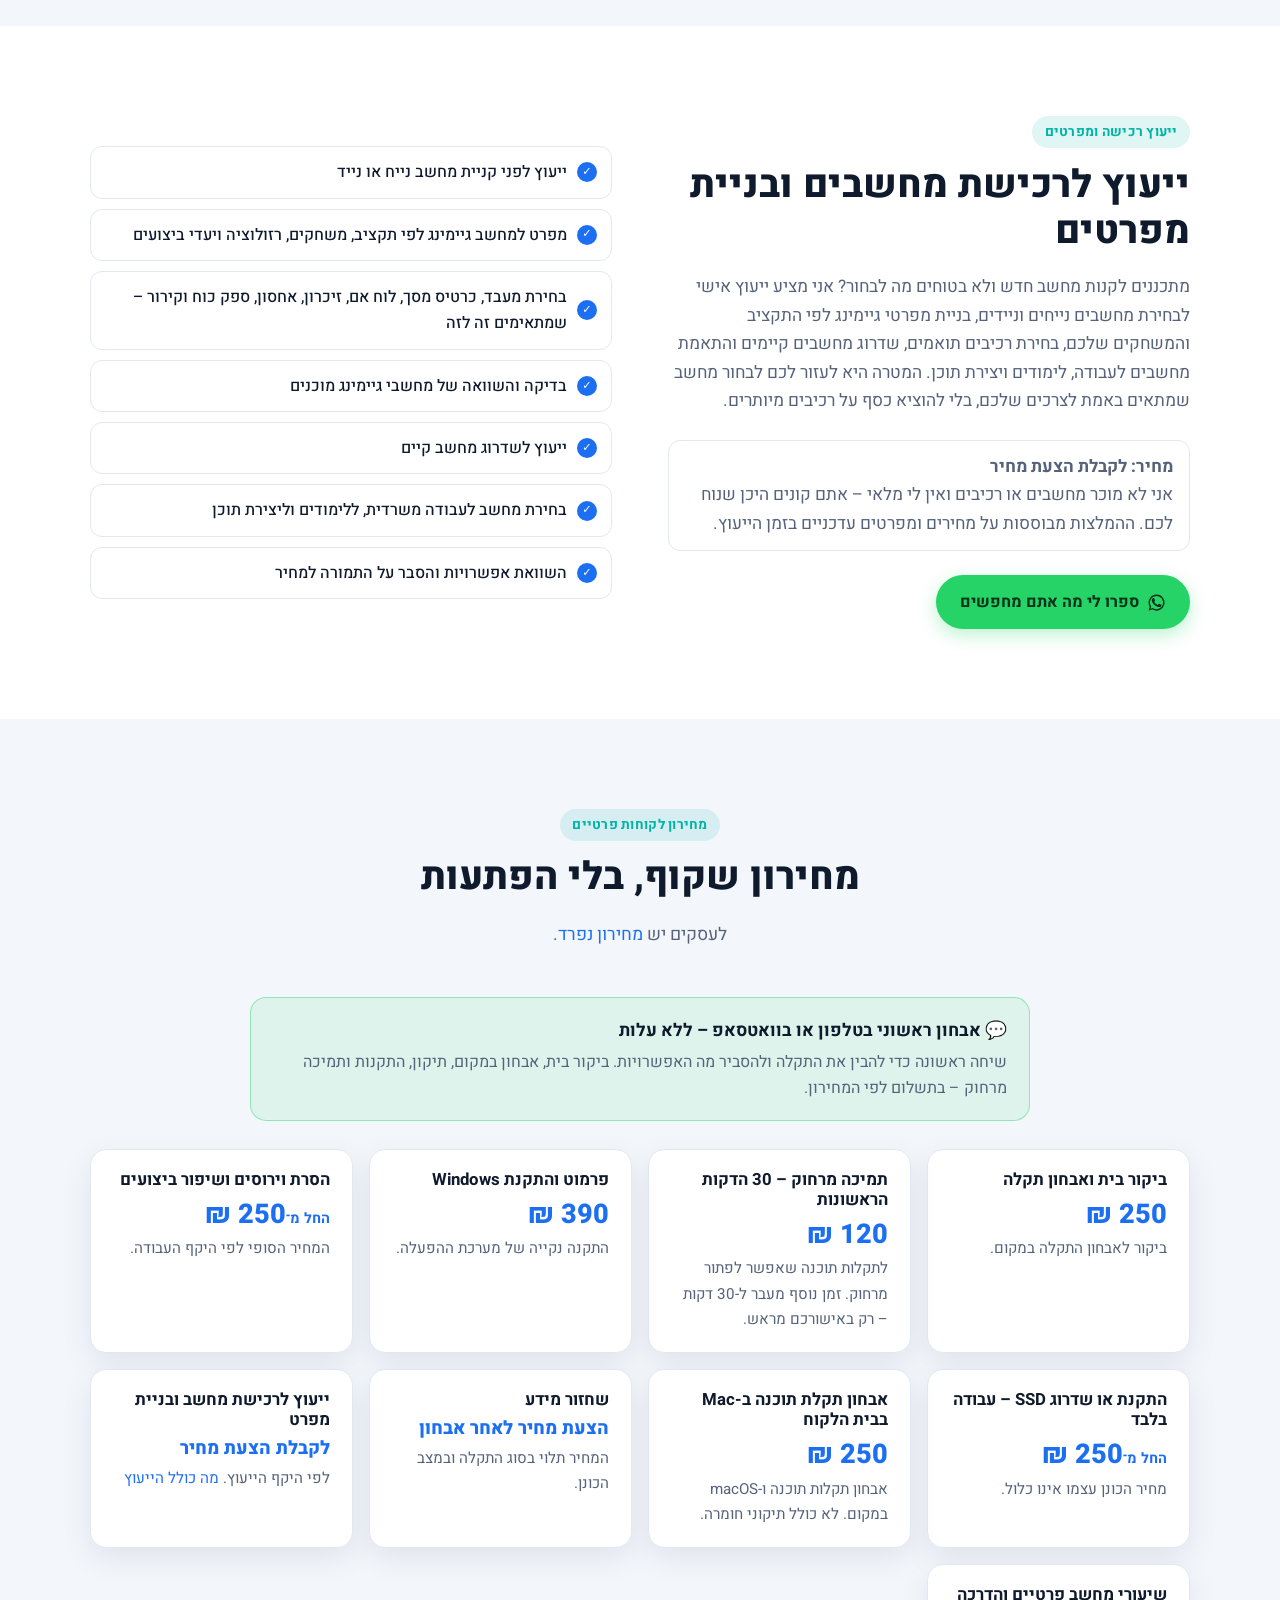
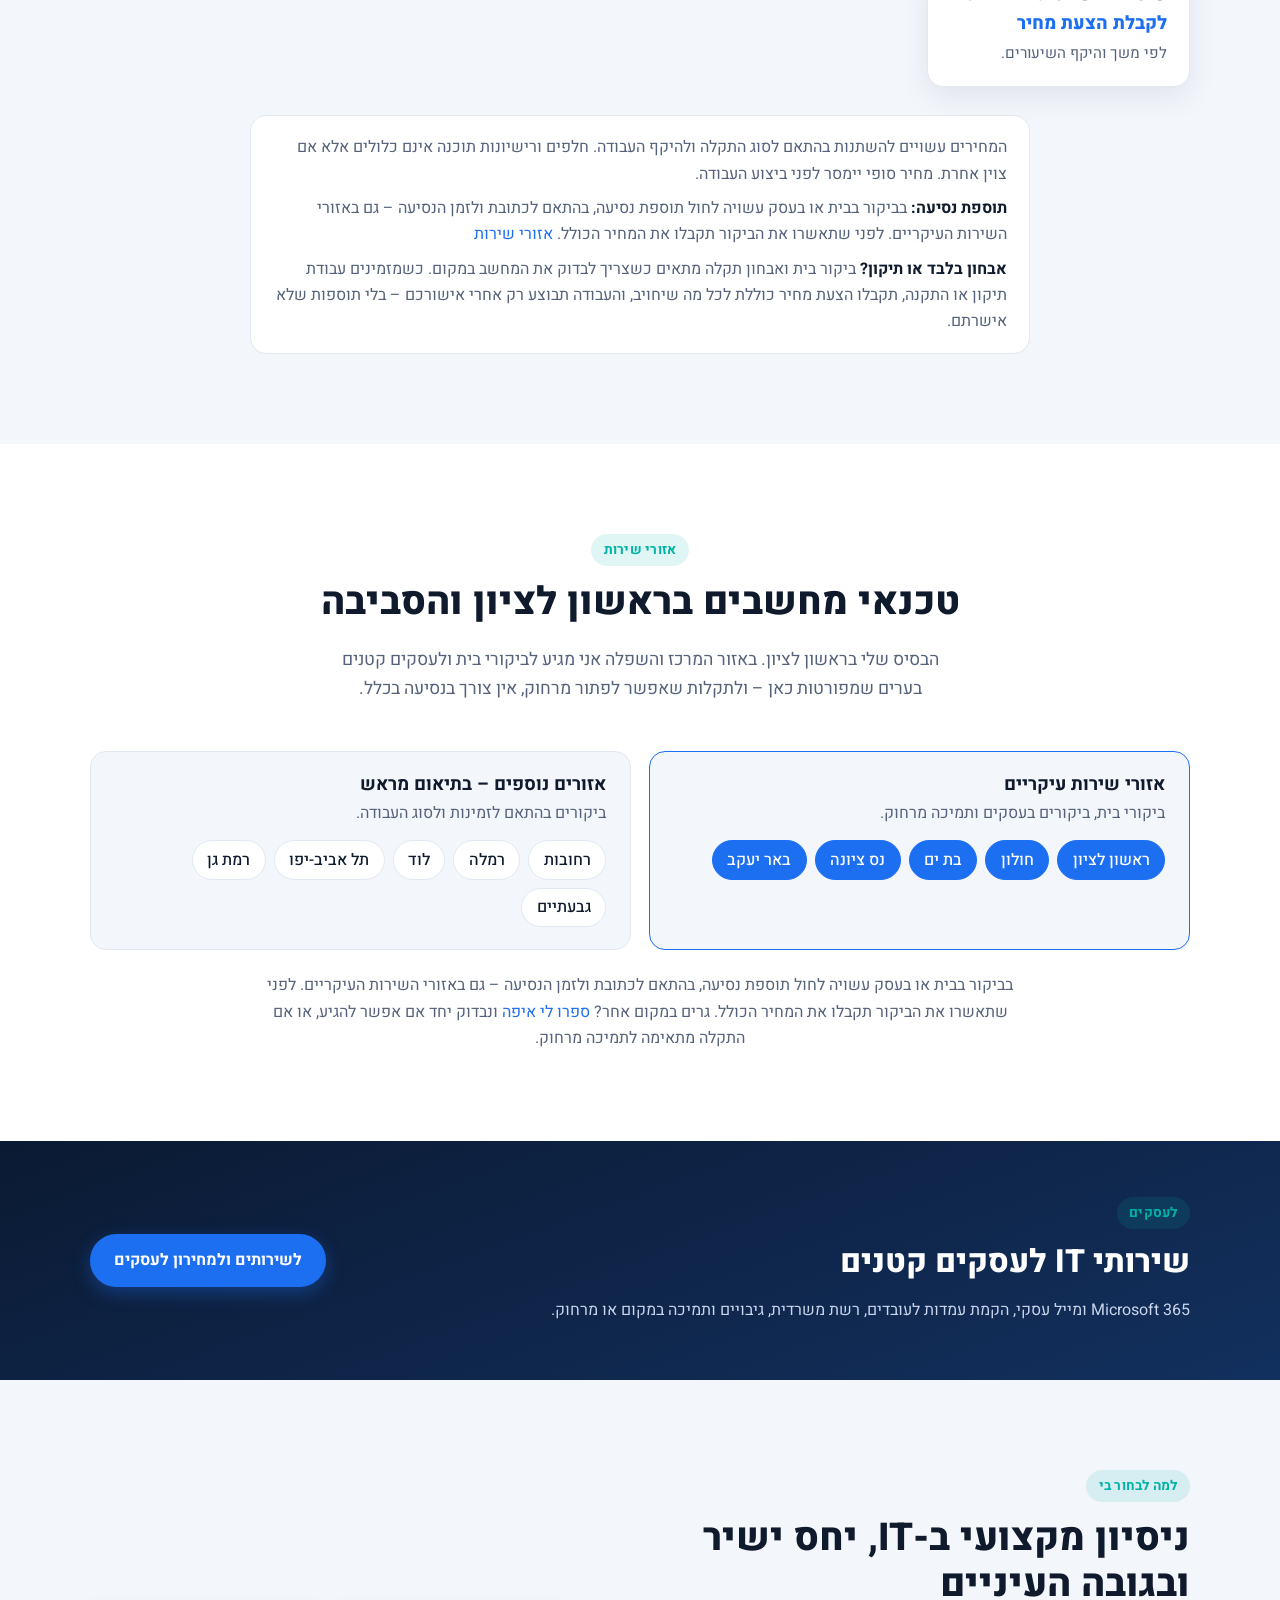
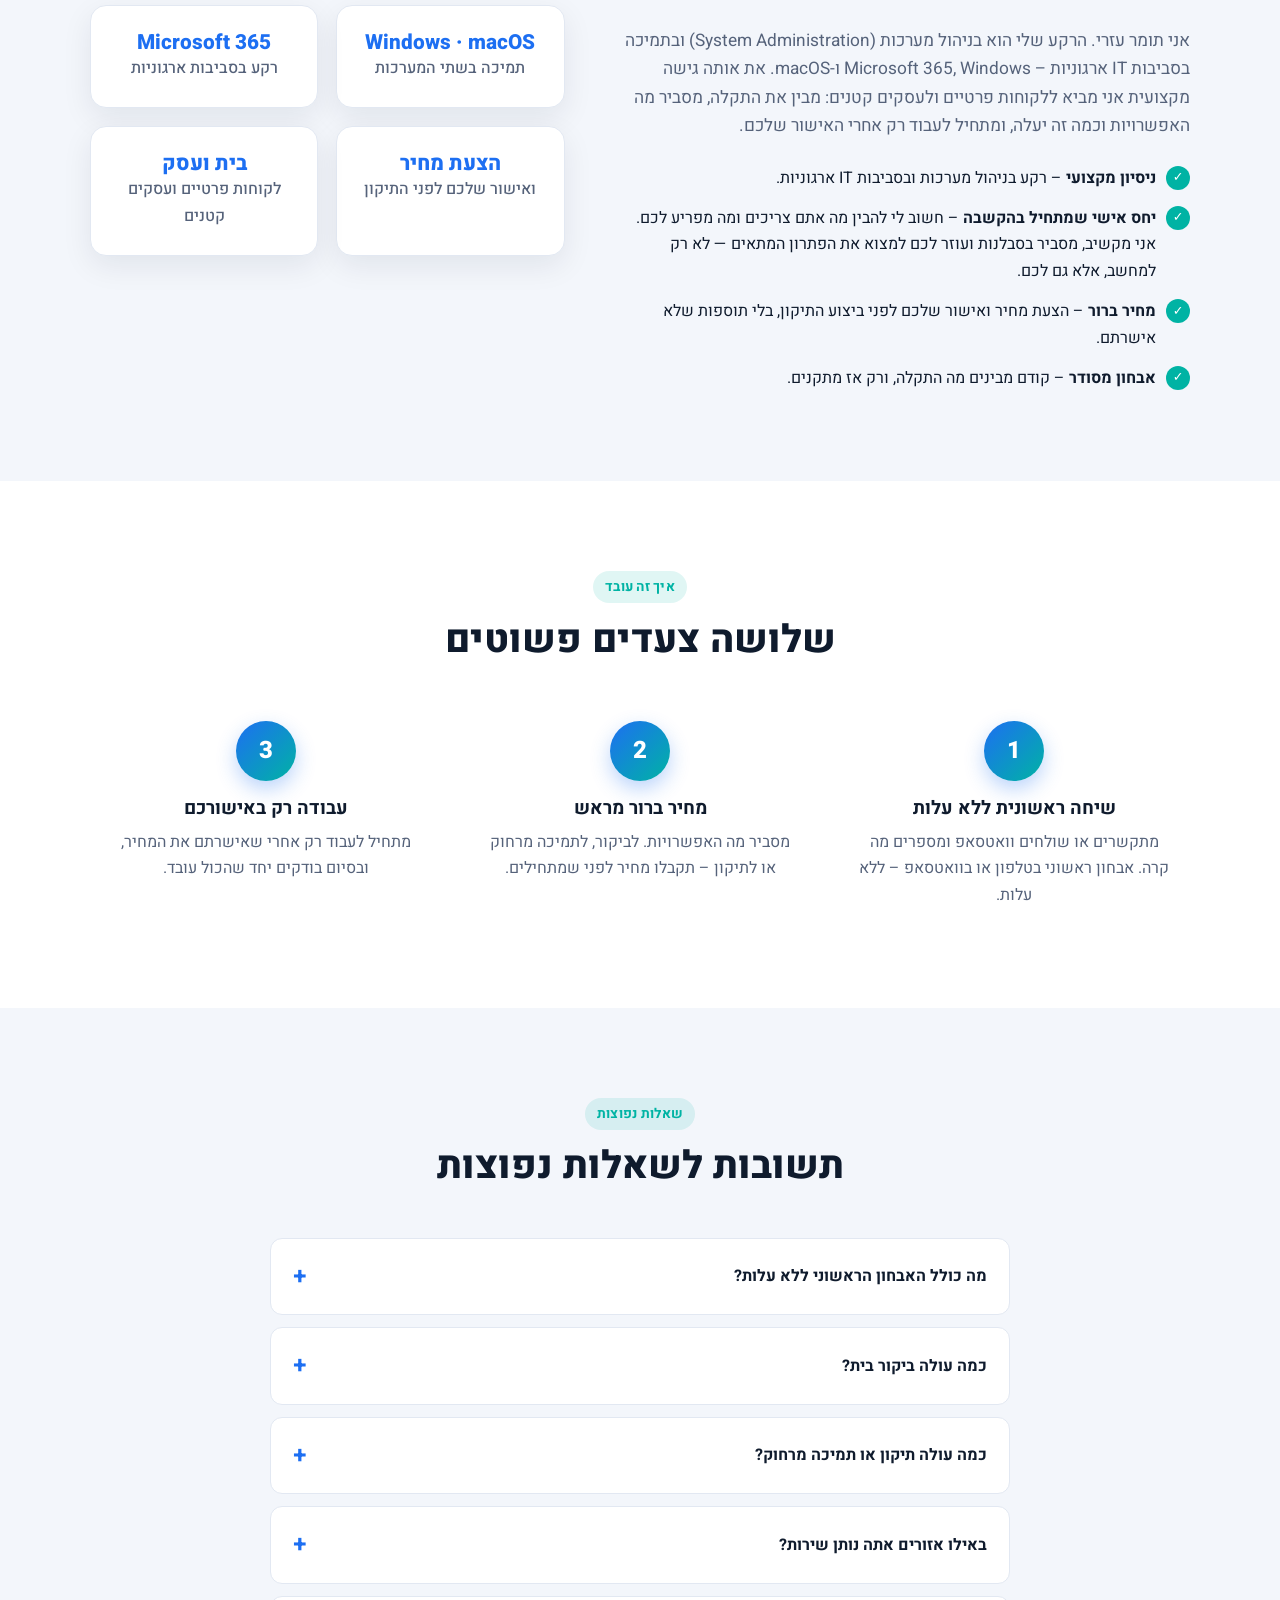
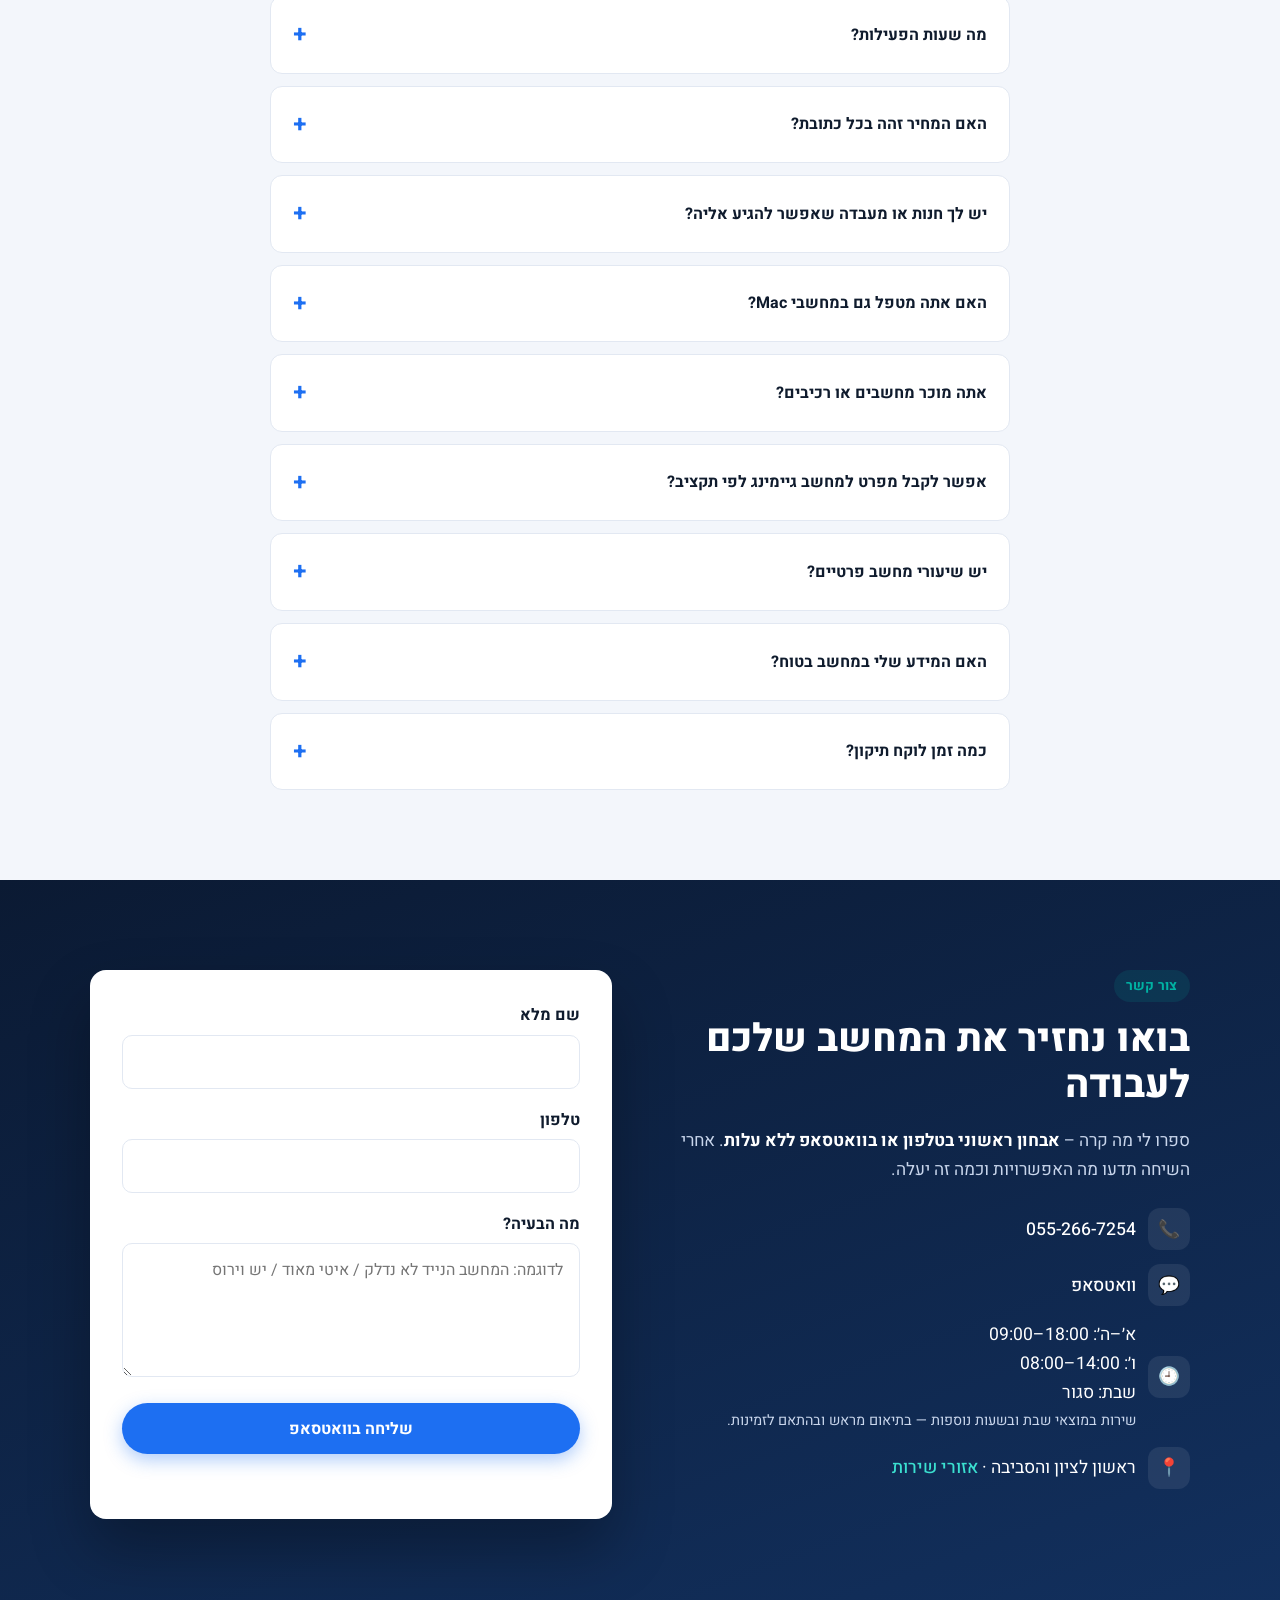
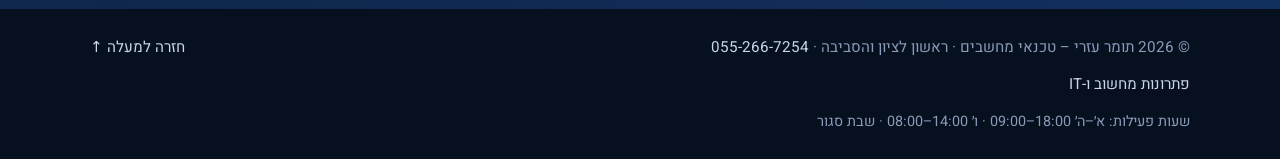
==== commit cd9f6cac: "Clarify Mac service: macOS and software support only, no Mac hardware repair Co-Authored-By: Claude " ====
--- a/index.html
+++ b/index.html
@@ -4,7 +4,7 @@
   <meta charset="utf-8">
   <meta name="viewport" content="width=device-width, initial-scale=1">
   <title>טכנאי מחשבים בראשון לציון והסביבה | תומר עזרי – טכנאי מחשבים</title>
-  <meta name="description" content="תומר עזרי – טכנאי מחשבים: שירותי מחשוב ו-IT לבית ולעסק בראשון לציון והסביבה. ביקורי בית, תמיכה מרחוק, Windows, MacBook וייעוץ לרכישת מחשב. 055-266-7254">
+  <meta name="description" content="תומר עזרי – טכנאי מחשבים: שירותי מחשוב ו-IT לבית ולעסק בראשון לציון והסביבה. ביקורי בית, תמיכה מרחוק, Windows, תמיכה ב-Mac וייעוץ לרכישת מחשב. 055-266-7254">
   <link rel="canonical" href="https://tomer-pc.co.il/">
   <meta name="robots" content="index, follow">
   <meta name="theme-color" content="#0b1a33">
@@ -46,7 +46,7 @@
         "@id": "https://tomer-pc.co.il/#business",
         "name": "תומר עזרי – טכנאי מחשבים",
         "slogan": "פתרונות מחשוב ו-IT",
-        "description": "שירותי מחשוב ו-IT לבית ולעסק בראשון לציון והסביבה, באזור המרכז והשפלה: תיקון ותמיכה במחשבים ניידים, נייחים ו-MacBook, הסרת וירוסים, שדרוג SSD, שחזור מידע, תמיכה מרחוק ושירותי IT לעסקים קטנים – עם רקע מקצועי בניהול מערכות.",
+        "description": "שירותי מחשוב ו-IT לבית ולעסק בראשון לציון והסביבה, באזור המרכז והשפלה: תיקון ותמיכה במחשבים ניידים ונייחים, תמיכה טכנית במחשבי Mac וב־macOS (ללא תיקוני חומרה של Mac), הסרת וירוסים, שדרוג SSD, שחזור מידע, תמיכה מרחוק ושירותי IT לעסקים קטנים – עם רקע מקצועי בניהול מערכות.",
         "url": "https://tomer-pc.co.il/",
         "image": "https://tomer-pc.co.il/images/tomer-380.jpg",
         "telephone": "+972-55-266-7254",
@@ -133,7 +133,6 @@
           "Microsoft 365",
           "Windows",
           "macOS",
-          "MacBook",
           "הסרת וירוסים",
           "שחזור מידע",
           "רשתות Wi-Fi",
@@ -181,7 +180,7 @@
           },
           {
             "@type": "Offer",
-            "name": "אבחון תקלת MacBook בבית הלקוח",
+            "name": "אבחון תקלת תוכנה ב-Mac בבית הלקוח",
             "price": "250",
             "priceCurrency": "ILS"
           },
@@ -225,7 +224,7 @@
 
       <nav id="site-nav" class="site-nav">
         <a href="#services">שירותים</a>
-        <a href="#mac">MacBook</a>
+        <a href="#mac">Mac</a>
         <a href="#buying">ייעוץ רכישה</a>
         <a href="#pricing">מחירון</a>
         <a href="#why">למה אני</a>
@@ -300,8 +299,8 @@
           </article>
           <article class="card">
             <div class="card-icon"><svg viewBox="0 0 24 24" fill="none" stroke="currentColor" stroke-width="2" stroke-linecap="round" stroke-linejoin="round"><path d="M4 6a2 2 0 0 1 2-2h12a2 2 0 0 1 2 2v9H4Z"/><path d="M2 18h20"/></svg></div>
-            <h3>MacBook ו-macOS</h3>
-            <p>מקבוק איטי, תקוע בלוגו או שעדכון נכשל? אבחון ופתרון תקלות ב-MacBook וב-macOS. <a href="#mac">לפרטים</a></p>
+            <h3>תמיכה טכנית במחשבי Mac וב־macOS</h3>
+            <p>סיוע בתקלות מערכת ההפעלה, הגדרות, התקנת תוכנות, עדכונים, חיבור ציוד היקפי ופתרון בעיות תוכנה. השירות אינו כולל תיקוני חומרה של מחשבי Mac. <a href="#mac">לפרטים</a></p>
           </article>
           <article class="card">
             <div class="card-icon"><svg viewBox="0 0 24 24" fill="none" stroke="currentColor" stroke-width="2" stroke-linecap="round" stroke-linejoin="round"><path d="M14.7 6.3a1 1 0 0 0 0 1.4l1.6 1.6a1 1 0 0 0 1.4 0l3.8-3.8a6 6 0 0 1-7.9 7.9l-6.9 6.9a2.1 2.1 0 0 1-3-3l6.9-6.9a6 6 0 0 1 7.9-7.9l-3.8 3.8Z"/></svg></div>
@@ -370,17 +369,17 @@
     <section id="mac" class="section section-alt mac">
       <div class="container mac-inner">
         <div class="mac-text">
-          <span class="eyebrow">MacBook ו-macOS</span>
-          <h2>טכנאי MacBook בראשון לציון</h2>
+          <span class="eyebrow">Mac ו-macOS</span>
+          <h2>תמיכה טכנית במחשבי Mac וב־macOS</h2>
           <p>
-            גם למקבוק יש תקלות. אני מאבחן ופותר בעיות ב-MacBook Air ו-MacBook Pro,
-            מסביר מה קרה ומה האפשרויות – ורק אחרי האישור שלכם מתחיל לעבוד.
+            סיוע בתקלות מערכת ההפעלה, הגדרות, התקנת תוכנות, עדכונים, חיבור ציוד היקפי ופתרון בעיות תוכנה. השירות אינו כולל תיקוני חומרה של מחשבי Mac.
+            אני מסביר מה קרה ומה האפשרויות – ורק אחרי האישור שלכם מתחיל לעבוד.
           </p>
-          <p class="mac-price"><strong>אבחון תקלת MacBook בבית הלקוח: 250 ₪</strong><br>לתיקון עצמו תקבלו הצעת מחיר, והוא יבוצע רק אחרי אישורכם.</p>
+          <p class="mac-price"><strong>אבחון תקלת תוכנה ב-Mac בבית הלקוח: <span class="nowrap">250 ₪</span></strong><br>לפתרון עצמו תקבלו הצעת מחיר, והוא יבוצע רק אחרי אישורכם.</p>
           <a class="btn btn-whatsapp js-whatsapp" href="https://wa.me/972552667254" target="_blank" rel="noopener">ספרו לי מה קרה למק</a>
         </div>
         <ul class="mac-list">
-          <li>המק איטי, נתקע או מתחמם</li>
+          <li>המק איטי או נתקע</li>
           <li>macOS לא עולה / תקוע על הלוגו של Apple</li>
           <li>עדכון macOS שנכשל או נתקע באמצע</li>
           <li>התקנה נקייה של macOS</li>
@@ -460,9 +459,9 @@
             <p>מחיר הכונן עצמו אינו כלול.</p>
           </div>
           <div class="price-card">
-            <h3>אבחון תקלת MacBook בבית הלקוח</h3>
+            <h3>אבחון תקלת תוכנה ב-Mac בבית הלקוח</h3>
             <p class="price">250 ₪</p>
-            <p>אבחון התקלה במקום.</p>
+            <p>אבחון תקלות תוכנה ו-macOS במקום. לא כולל תיקוני חומרה.</p>
           </div>
           <div class="price-card">
             <h3>שחזור מידע</h3>
@@ -630,8 +629,8 @@
             <p>אין חנות או מעבדה פתוחה לקהל. השירות ניתן בביקור בתיאום מראש או בתמיכה מרחוק.</p>
           </details>
           <details>
-            <summary>האם אתה מתקן גם MacBook?</summary>
-            <p>כן. אני פותר תקלות ב-MacBook וב-macOS: איטיות, מק שלא עולה, עדכון שנכשל, התקנה מחדש, גיבוי והעברת נתונים. אבחון תקלת MacBook בבית הלקוח: 250 ₪. <a href="#mac">לכל השירותים למק</a>.</p>
+            <summary>האם אתה מטפל גם במחשבי Mac?</summary>
+            <p>כן, בתוכנה וב-macOS: איטיות, מק שלא עולה, עדכון שנכשל, התקנה מחדש, גיבוי והעברת נתונים. אני לא מבצע תיקוני חומרה של מחשבי Mac. אבחון תקלת תוכנה ב-Mac בבית הלקוח: 250 ₪. <a href="#mac">לכל השירותים למק</a>.</p>
           </details>
           <details>
             <summary>אתה מוכר מחשבים או רכיבים?</summary>
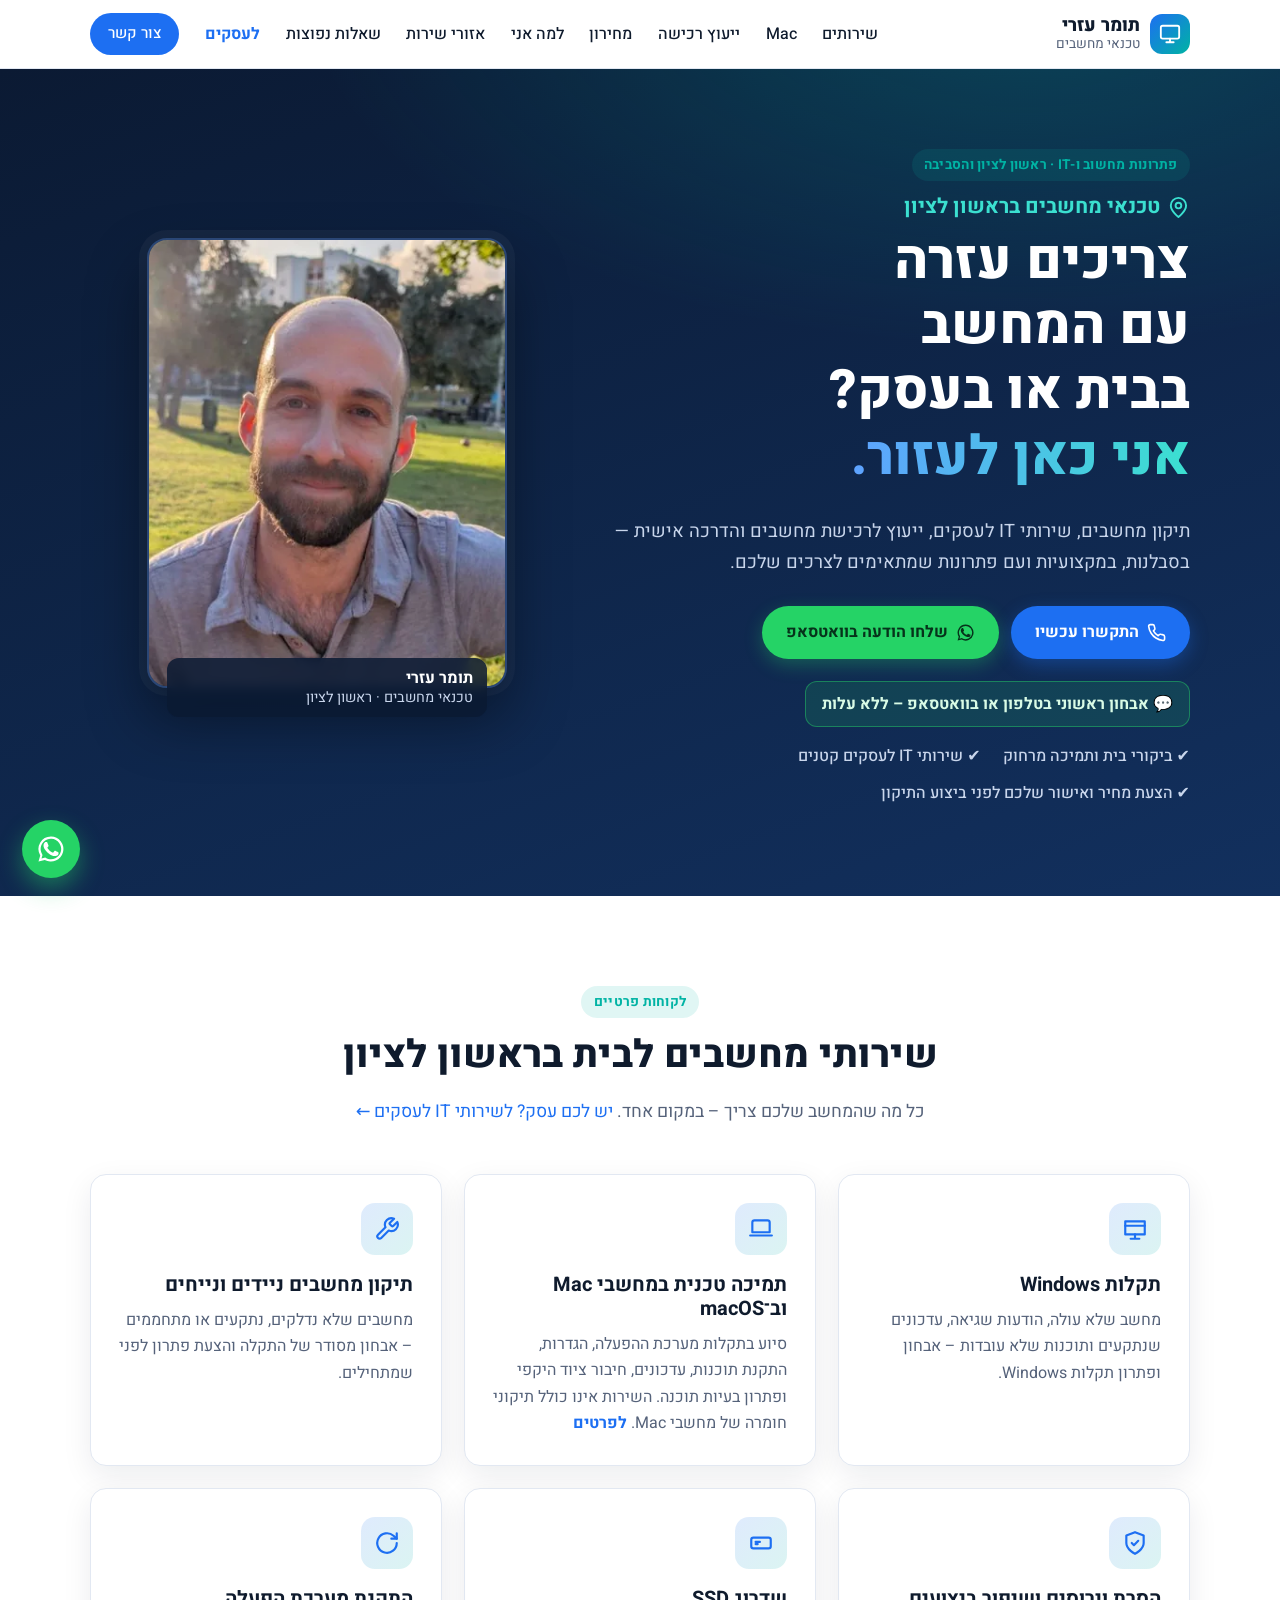
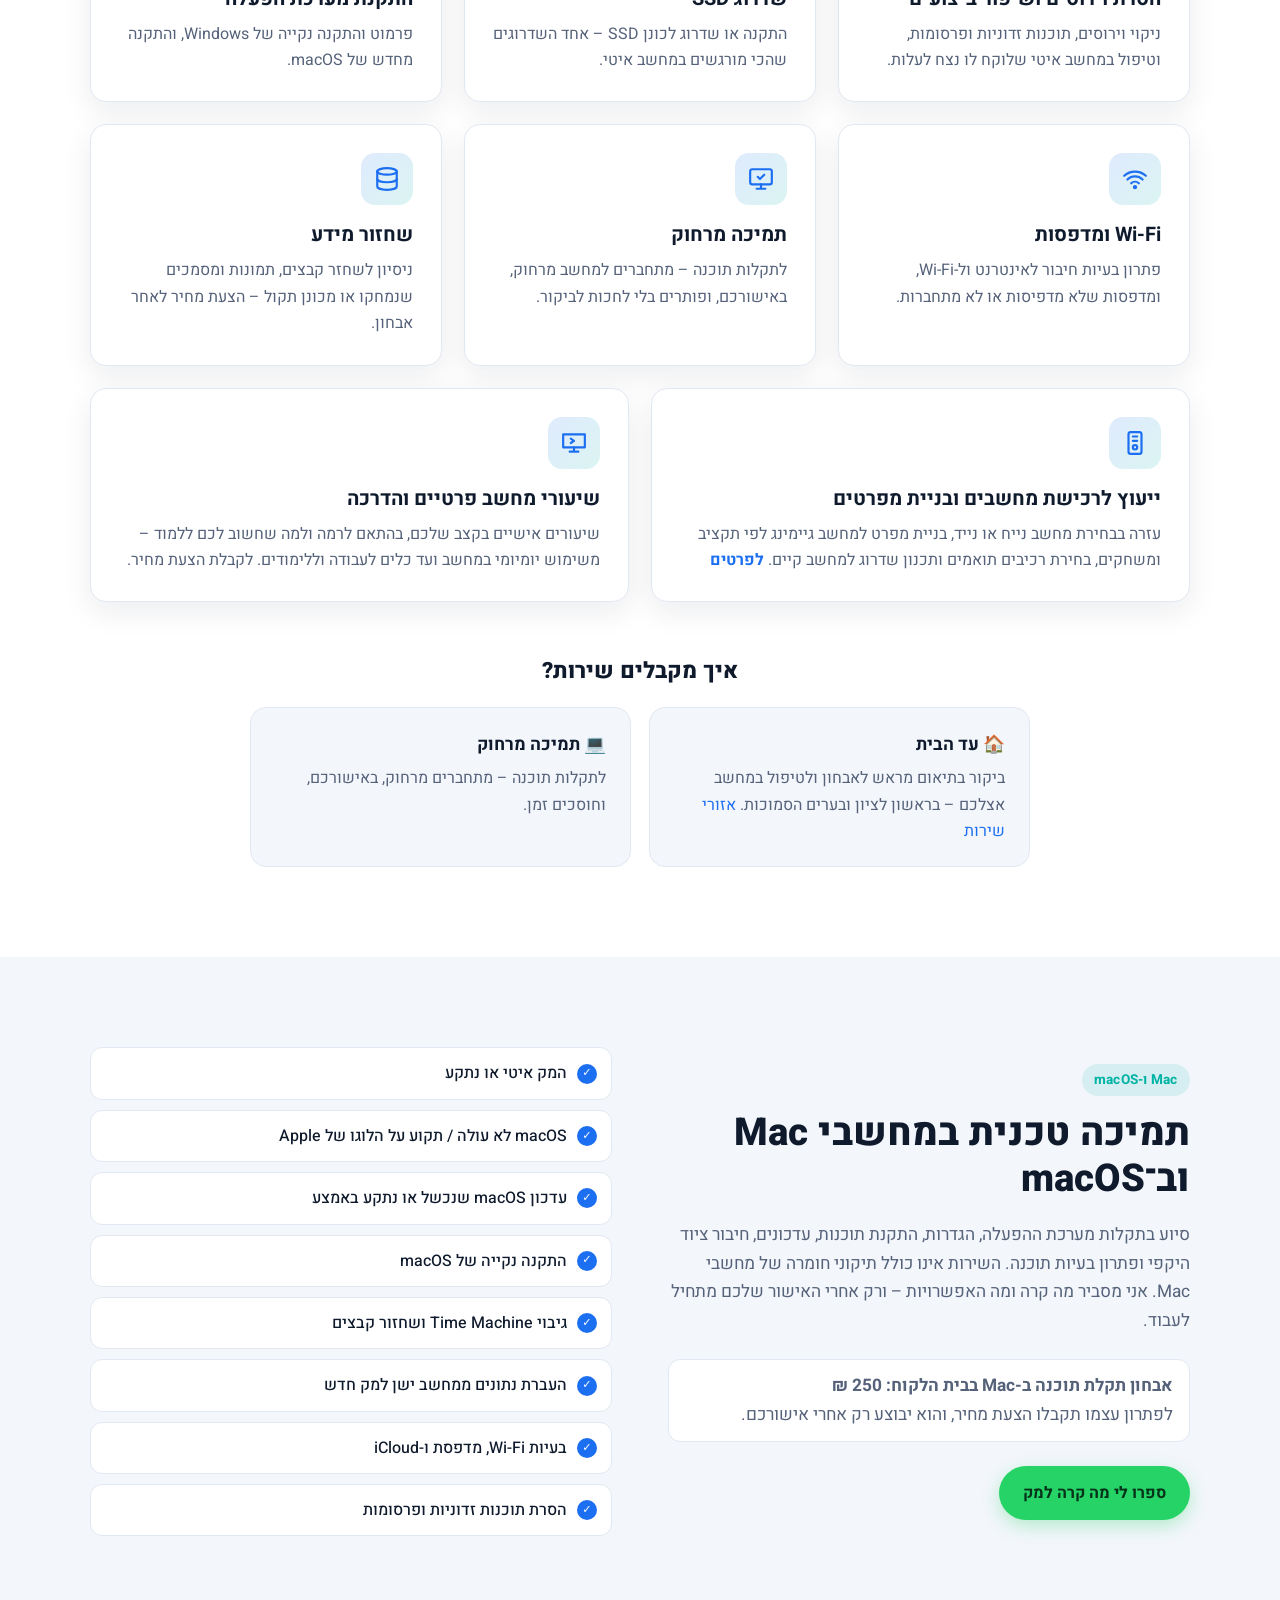
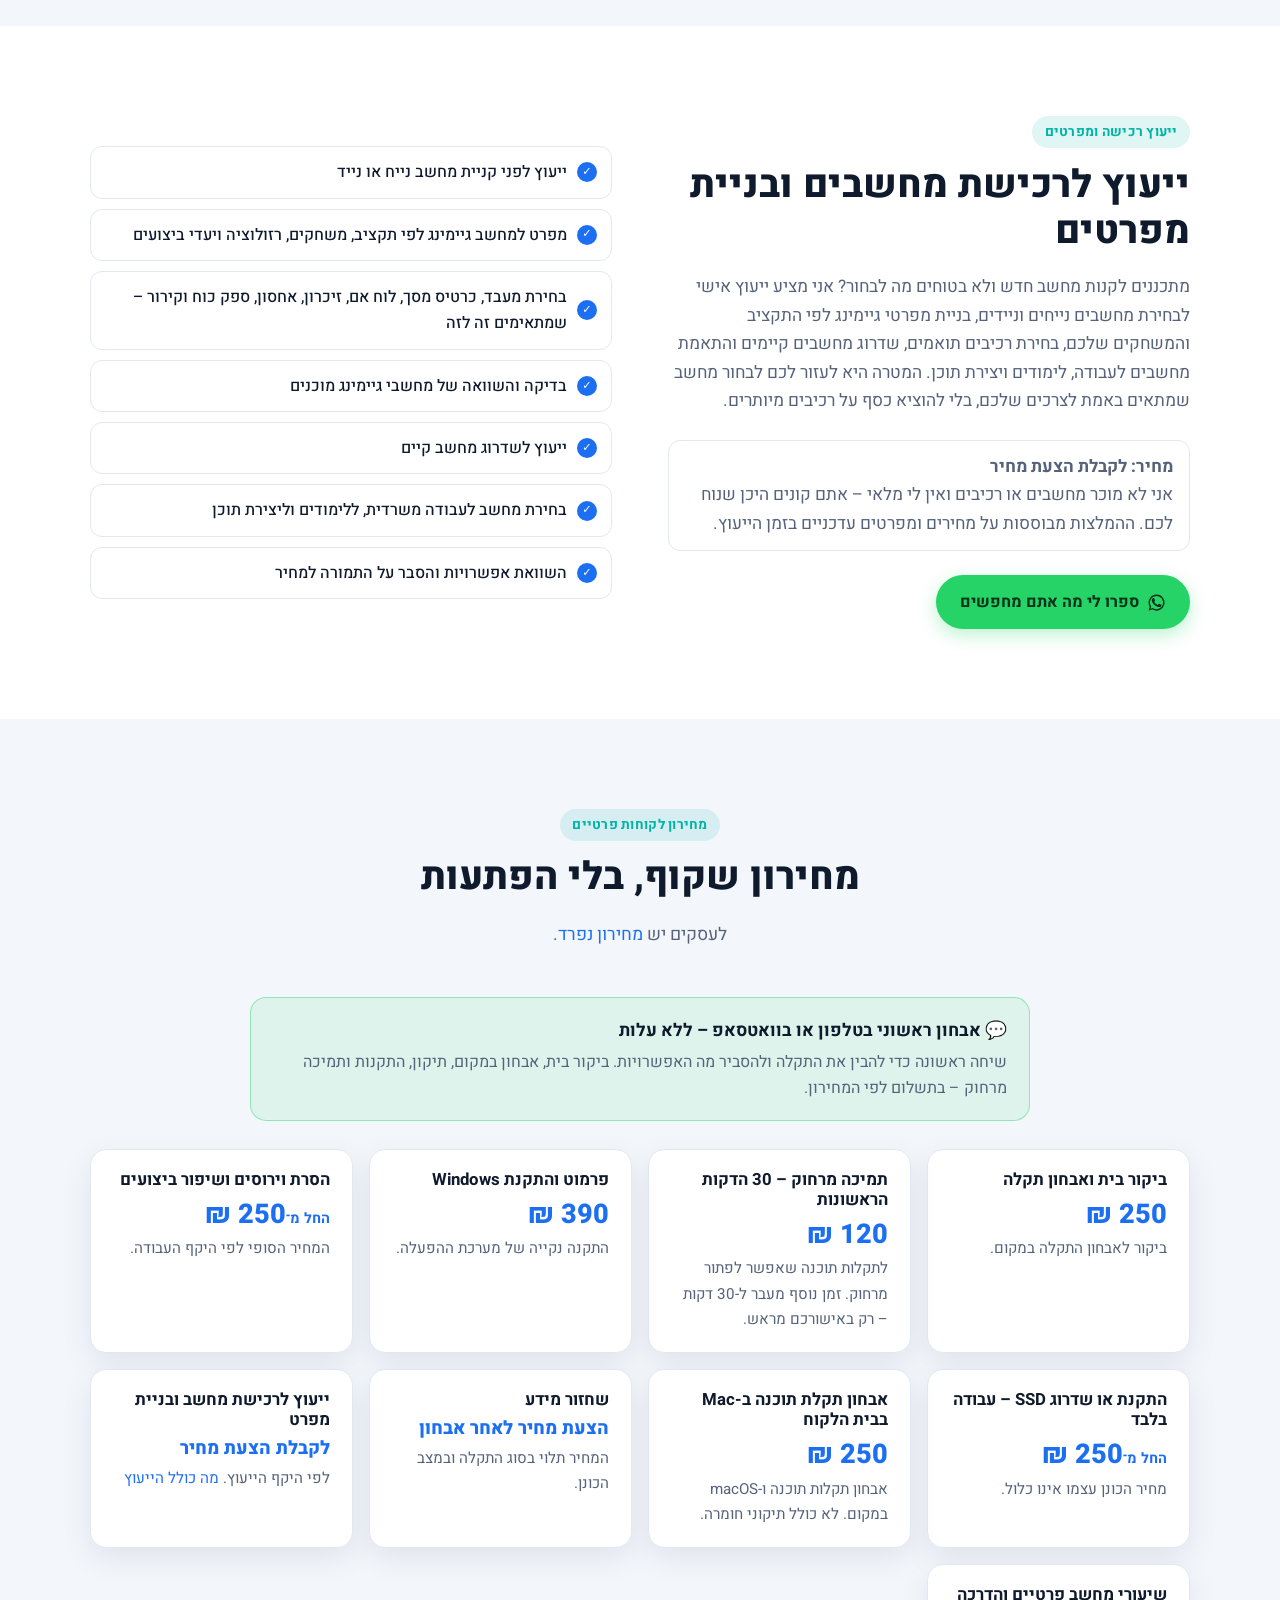
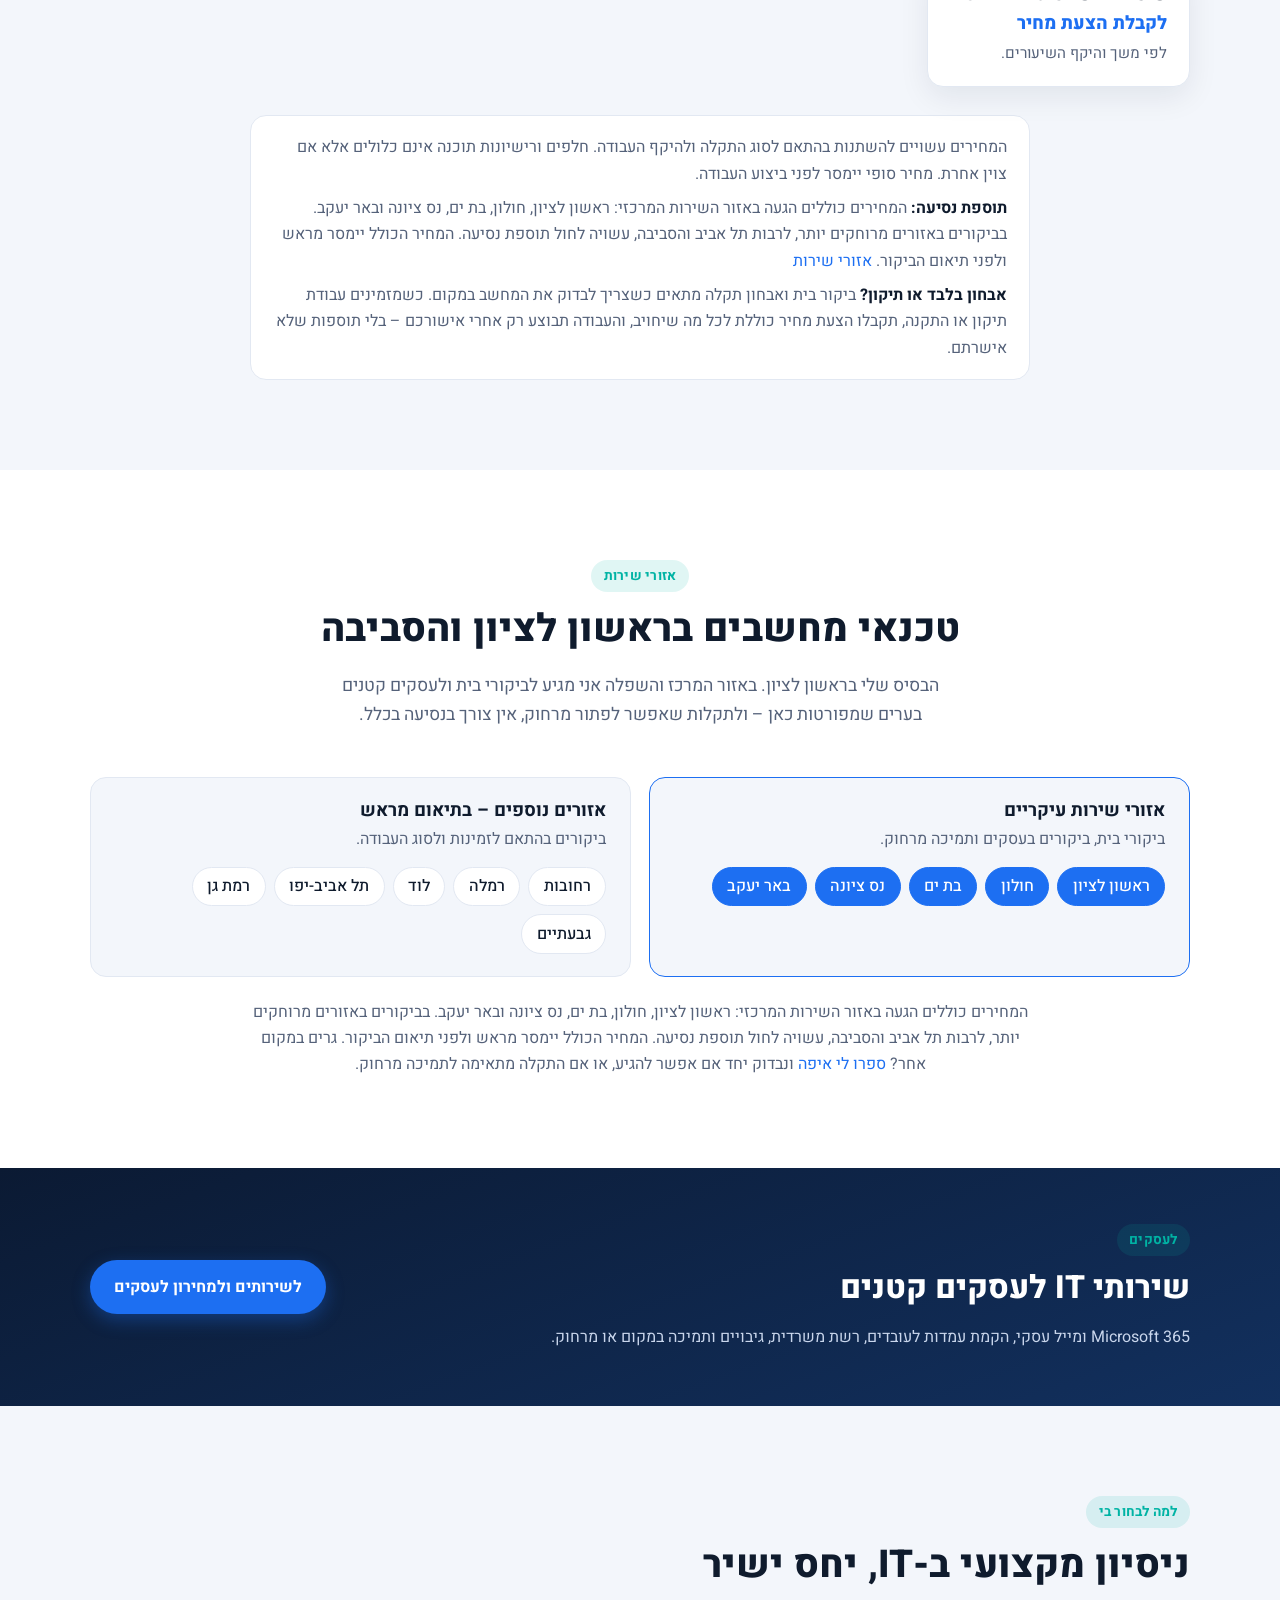
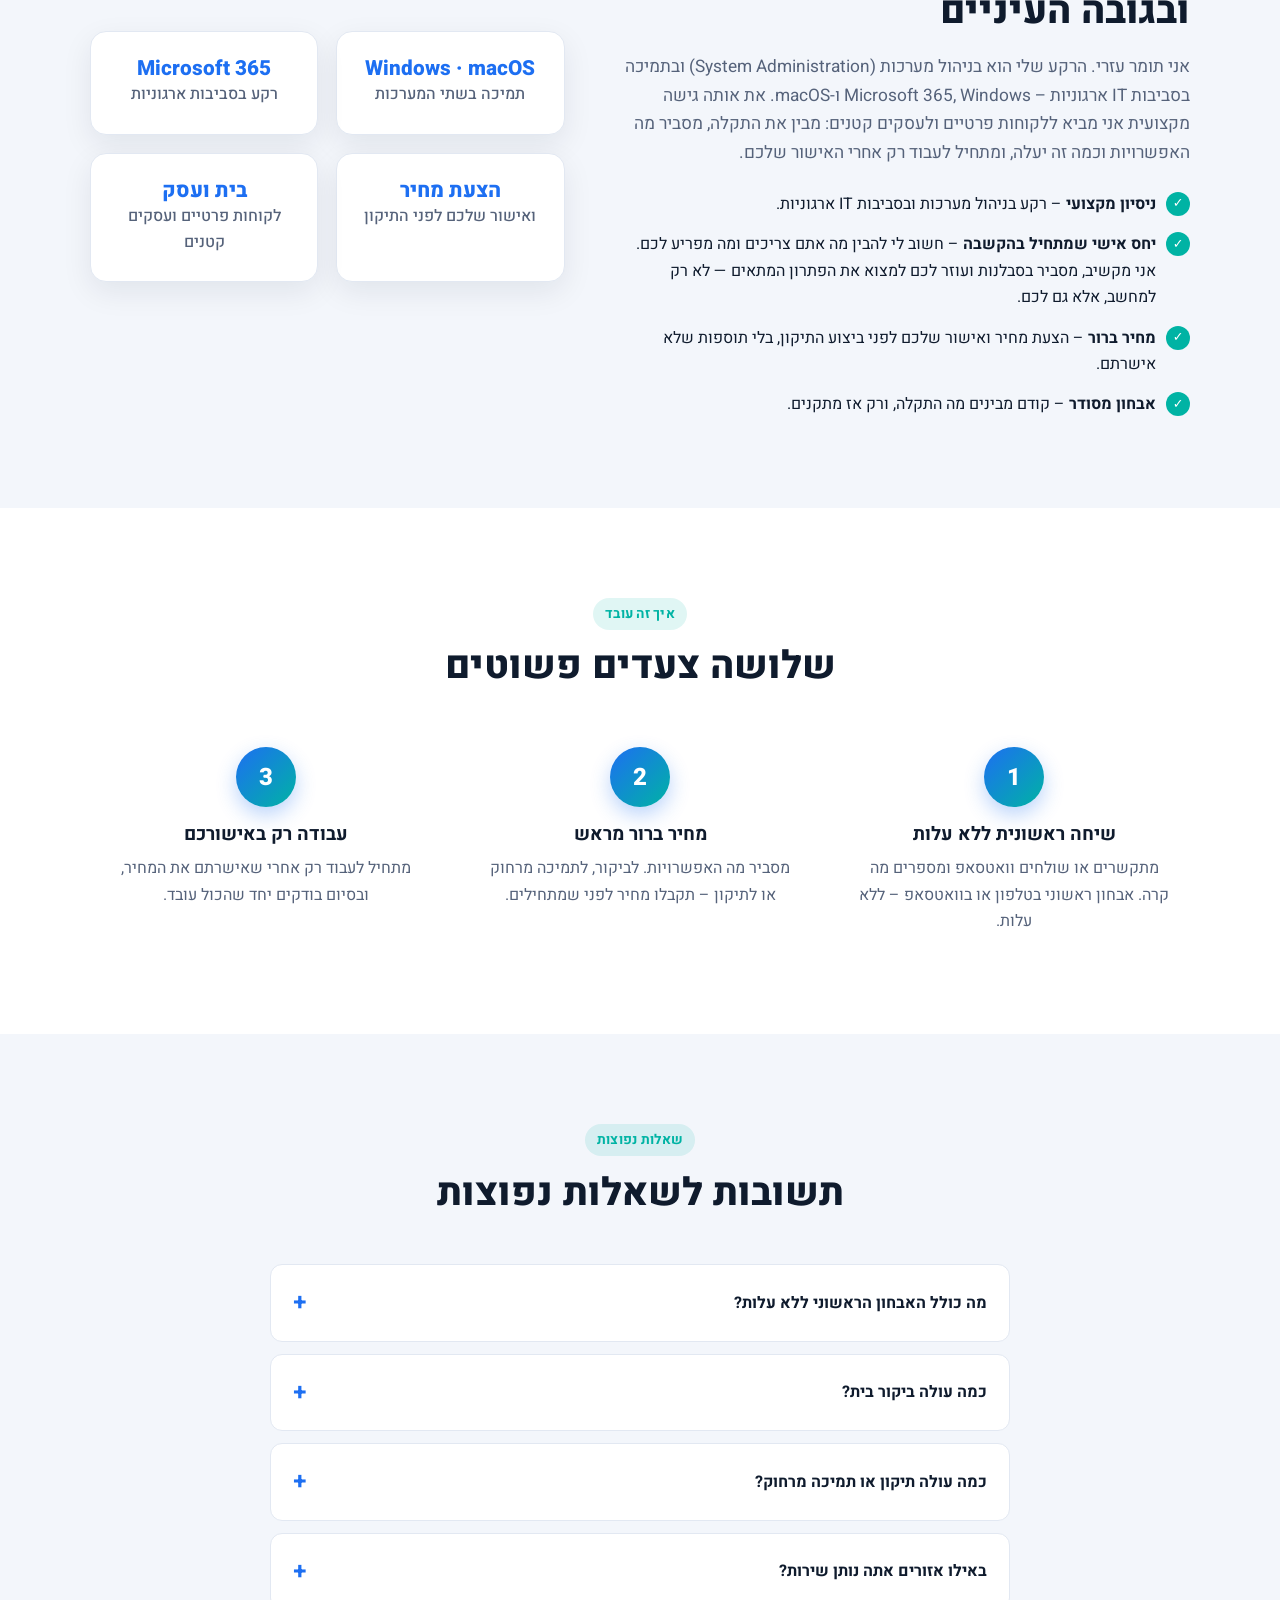
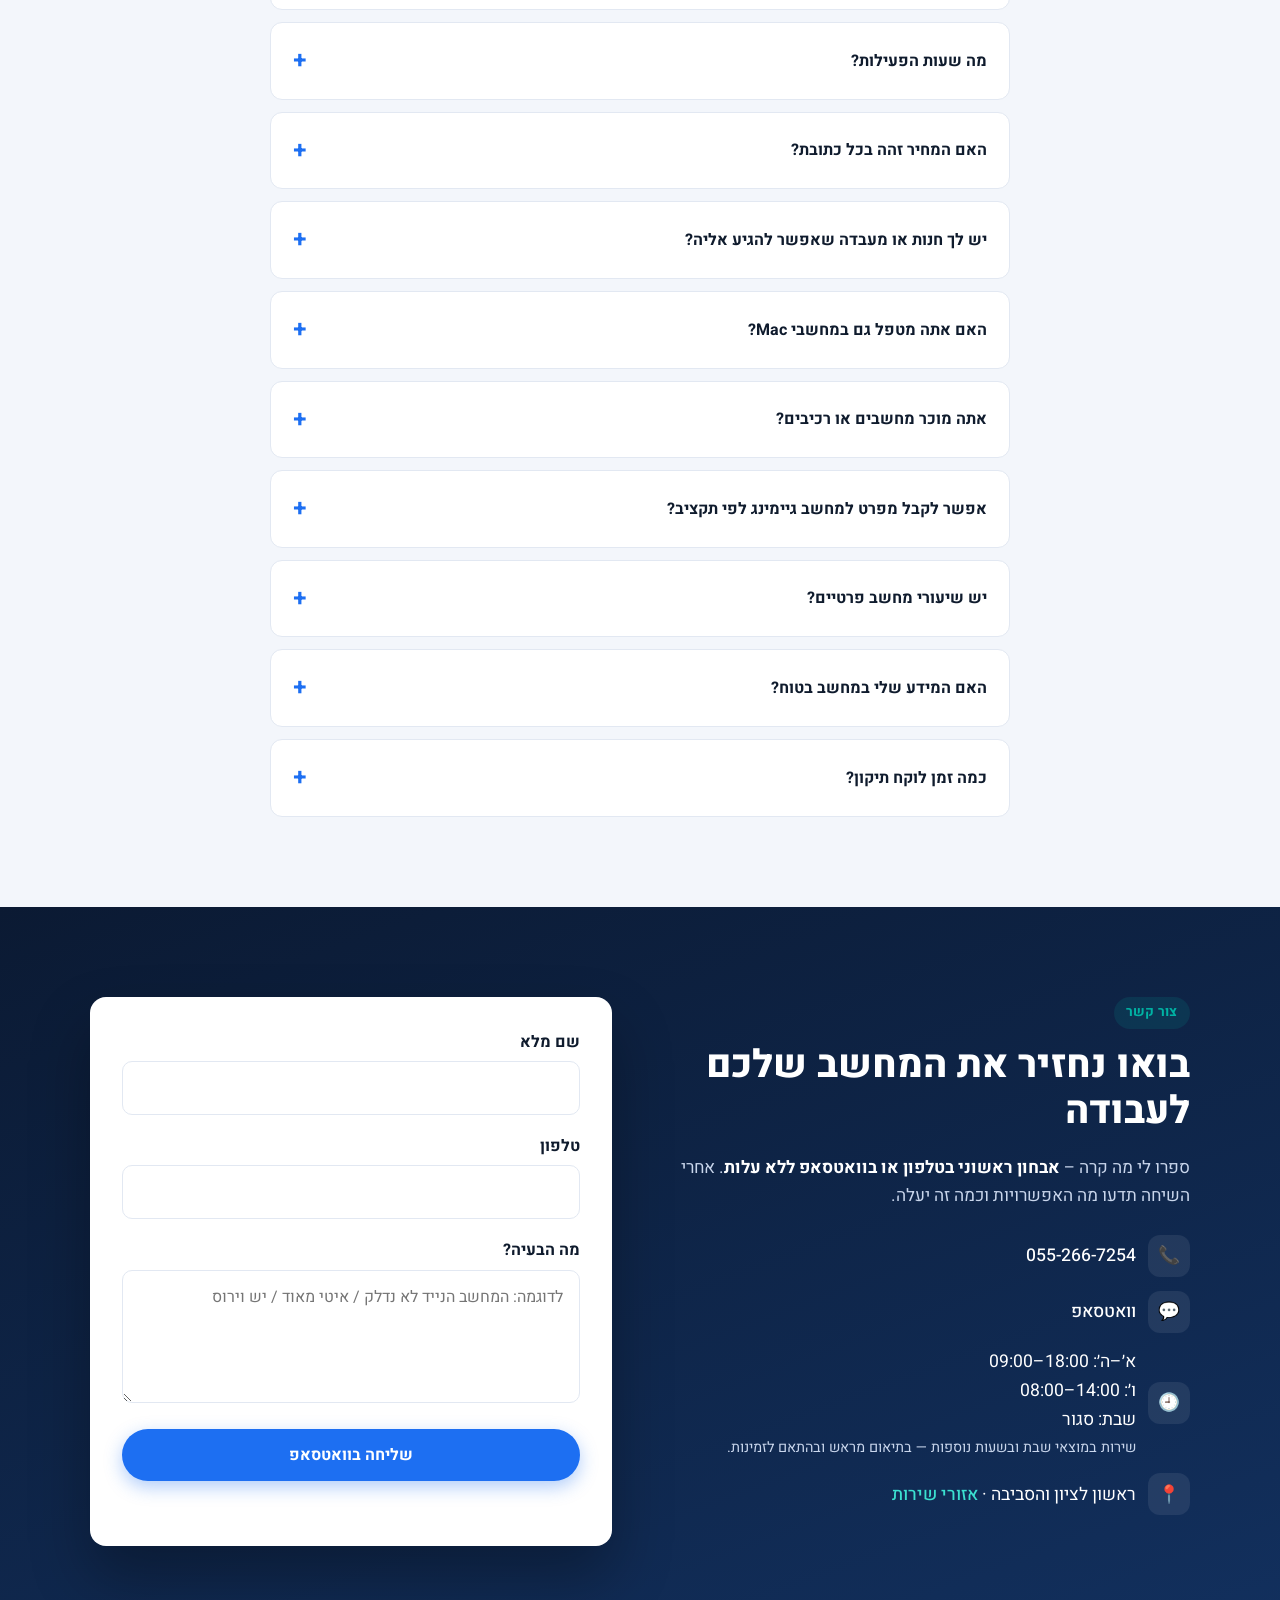
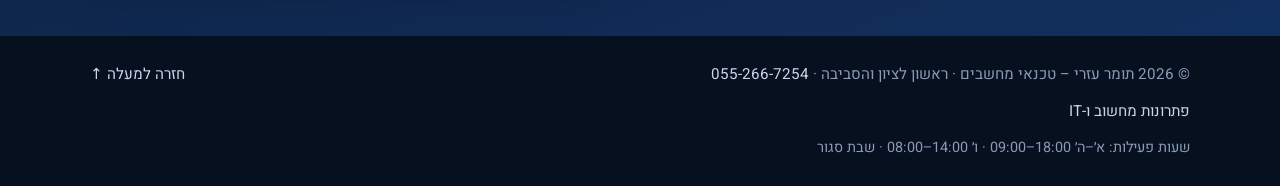
==== commit 5205eaf9: "Pricing: travel included in the primary service area; surcharge may apply farther away Co-Authored-B" ====
--- a/index.html
+++ b/index.html
@@ -482,7 +482,7 @@
 
         <div class="price-terms">
           <p>המחירים עשויים להשתנות בהתאם לסוג התקלה ולהיקף העבודה. חלפים ורישיונות תוכנה אינם כלולים אלא אם צוין אחרת. מחיר סופי יימסר לפני ביצוע העבודה.</p>
-          <p><strong>תוספת נסיעה:</strong> בביקור בבית או בעסק עשויה לחול תוספת נסיעה, בהתאם לכתובת ולזמן הנסיעה – גם באזורי השירות העיקריים. לפני שתאשרו את הביקור תקבלו את המחיר הכולל. <a href="#area">אזורי שירות</a></p>
+          <p><strong>תוספת נסיעה:</strong> המחירים כוללים הגעה באזור השירות המרכזי: ראשון לציון, חולון, בת ים, נס ציונה ובאר יעקב. בביקורים באזורים מרוחקים יותר, לרבות תל אביב והסביבה, עשויה לחול תוספת נסיעה. המחיר הכולל יימסר מראש ולפני תיאום הביקור. <a href="#area">אזורי שירות</a></p>
           <p><strong>אבחון בלבד או תיקון?</strong> ביקור בית ואבחון תקלה מתאים כשצריך לבדוק את המחשב במקום. כשמזמינים עבודת תיקון או התקנה, תקבלו הצעת מחיר כוללת לכל מה שיחויב, והעבודה תבוצע רק אחרי אישורכם – בלי תוספות שלא אישרתם.</p>
         </div>
       </div>
@@ -521,7 +521,7 @@
             </ul>
           </div>
         </div>
-        <p class="area-note">בביקור בבית או בעסק עשויה לחול תוספת נסיעה, בהתאם לכתובת ולזמן הנסיעה – גם באזורי השירות העיקריים. לפני שתאשרו את הביקור תקבלו את המחיר הכולל. גרים במקום אחר? <a href="#contact">ספרו לי איפה</a> ונבדוק יחד אם אפשר להגיע, או אם התקלה מתאימה לתמיכה מרחוק.</p>
+        <p class="area-note">המחירים כוללים הגעה באזור השירות המרכזי: ראשון לציון, חולון, בת ים, נס ציונה ובאר יעקב. בביקורים באזורים מרוחקים יותר, לרבות תל אביב והסביבה, עשויה לחול תוספת נסיעה. המחיר הכולל יימסר מראש ולפני תיאום הביקור. גרים במקום אחר? <a href="#contact">ספרו לי איפה</a> ונבדוק יחד אם אפשר להגיע, או אם התקלה מתאימה לתמיכה מרחוק.</p>
       </div>
     </section>
 
@@ -606,7 +606,7 @@
           </details>
           <details>
             <summary>כמה עולה ביקור בית?</summary>
-            <p>ביקור בית ואבחון תקלה: 250 ₪. בהתאם לכתובת ולזמן הנסיעה עשויה לחול תוספת נסיעה – המחיר הכולל יימסר לפני שתאשרו את הביקור. כשמזמינים עבודת תיקון או התקנה, תקבלו הצעת מחיר, והעבודה תבוצע רק אחרי אישורכם.</p>
+            <p>ביקור בית ואבחון תקלה: 250 ₪. המחירים כוללים הגעה באזור השירות המרכזי: ראשון לציון, חולון, בת ים, נס ציונה ובאר יעקב. בביקורים באזורים מרוחקים יותר, לרבות תל אביב והסביבה, עשויה לחול תוספת נסיעה. המחיר הכולל יימסר מראש ולפני תיאום הביקור. כשמזמינים עבודת תיקון או התקנה, תקבלו הצעת מחיר, והעבודה תבוצע רק אחרי אישורכם.</p>
           </details>
           <details>
             <summary>כמה עולה תיקון או תמיכה מרחוק?</summary>
@@ -614,7 +614,7 @@
           </details>
           <details>
             <summary>באילו אזורים אתה נותן שירות?</summary>
-            <p>הבסיס שלי בראשון לציון. ביקורים אני מקיים בראשון לציון, חולון, בת ים, נס ציונה ובאר יעקב. ברחובות, רמלה, לוד, תל אביב-יפו, רמת גן וגבעתיים – בתיאום מראש, בהתאם לזמינות ולסוג העבודה. בביקור בבית או בעסק עשויה לחול תוספת נסיעה, בהתאם לכתובת ולזמן הנסיעה – גם באזורי השירות העיקריים. לפני שתאשרו את הביקור תקבלו את המחיר הכולל. תמיכה מרחוק אינה תלויה במיקום. <a href="#area">לפרטים</a></p>
+            <p>הבסיס שלי בראשון לציון. ביקורים אני מקיים בראשון לציון, חולון, בת ים, נס ציונה ובאר יעקב. ברחובות, רמלה, לוד, תל אביב-יפו, רמת גן וגבעתיים – בתיאום מראש, בהתאם לזמינות ולסוג העבודה. המחירים כוללים הגעה באזור השירות המרכזי: ראשון לציון, חולון, בת ים, נס ציונה ובאר יעקב. בביקורים באזורים מרוחקים יותר, לרבות תל אביב והסביבה, עשויה לחול תוספת נסיעה. המחיר הכולל יימסר מראש ולפני תיאום הביקור. תמיכה מרחוק אינה תלויה במיקום. <a href="#area">לפרטים</a></p>
           </details>
           <details>
             <summary>מה שעות הפעילות?</summary>
@@ -622,7 +622,7 @@
           </details>
           <details>
             <summary>האם המחיר זהה בכל כתובת?</summary>
-            <p>לא בהכרח. המחירים במחירון הם לשירות עצמו. בביקור בבית או בעסק עשויה לחול תוספת נסיעה, בהתאם לכתובת ולזמן הנסיעה – גם באזורי השירות העיקריים. לפני שתאשרו את הביקור תקבלו את המחיר הכולל. תמיכה מרחוק מתומחרת לפי המחירון, בלי קשר למיקום.</p>
+            <p>לא בהכרח. המחירים כוללים הגעה באזור השירות המרכזי: ראשון לציון, חולון, בת ים, נס ציונה ובאר יעקב. בביקורים באזורים מרוחקים יותר, לרבות תל אביב והסביבה, עשויה לחול תוספת נסיעה. המחיר הכולל יימסר מראש ולפני תיאום הביקור. תמיכה מרחוק מתומחרת לפי המחירון, בלי קשר למיקום.</p>
           </details>
           <details>
             <summary>יש לך חנות או מעבדה שאפשר להגיע אליה?</summary>
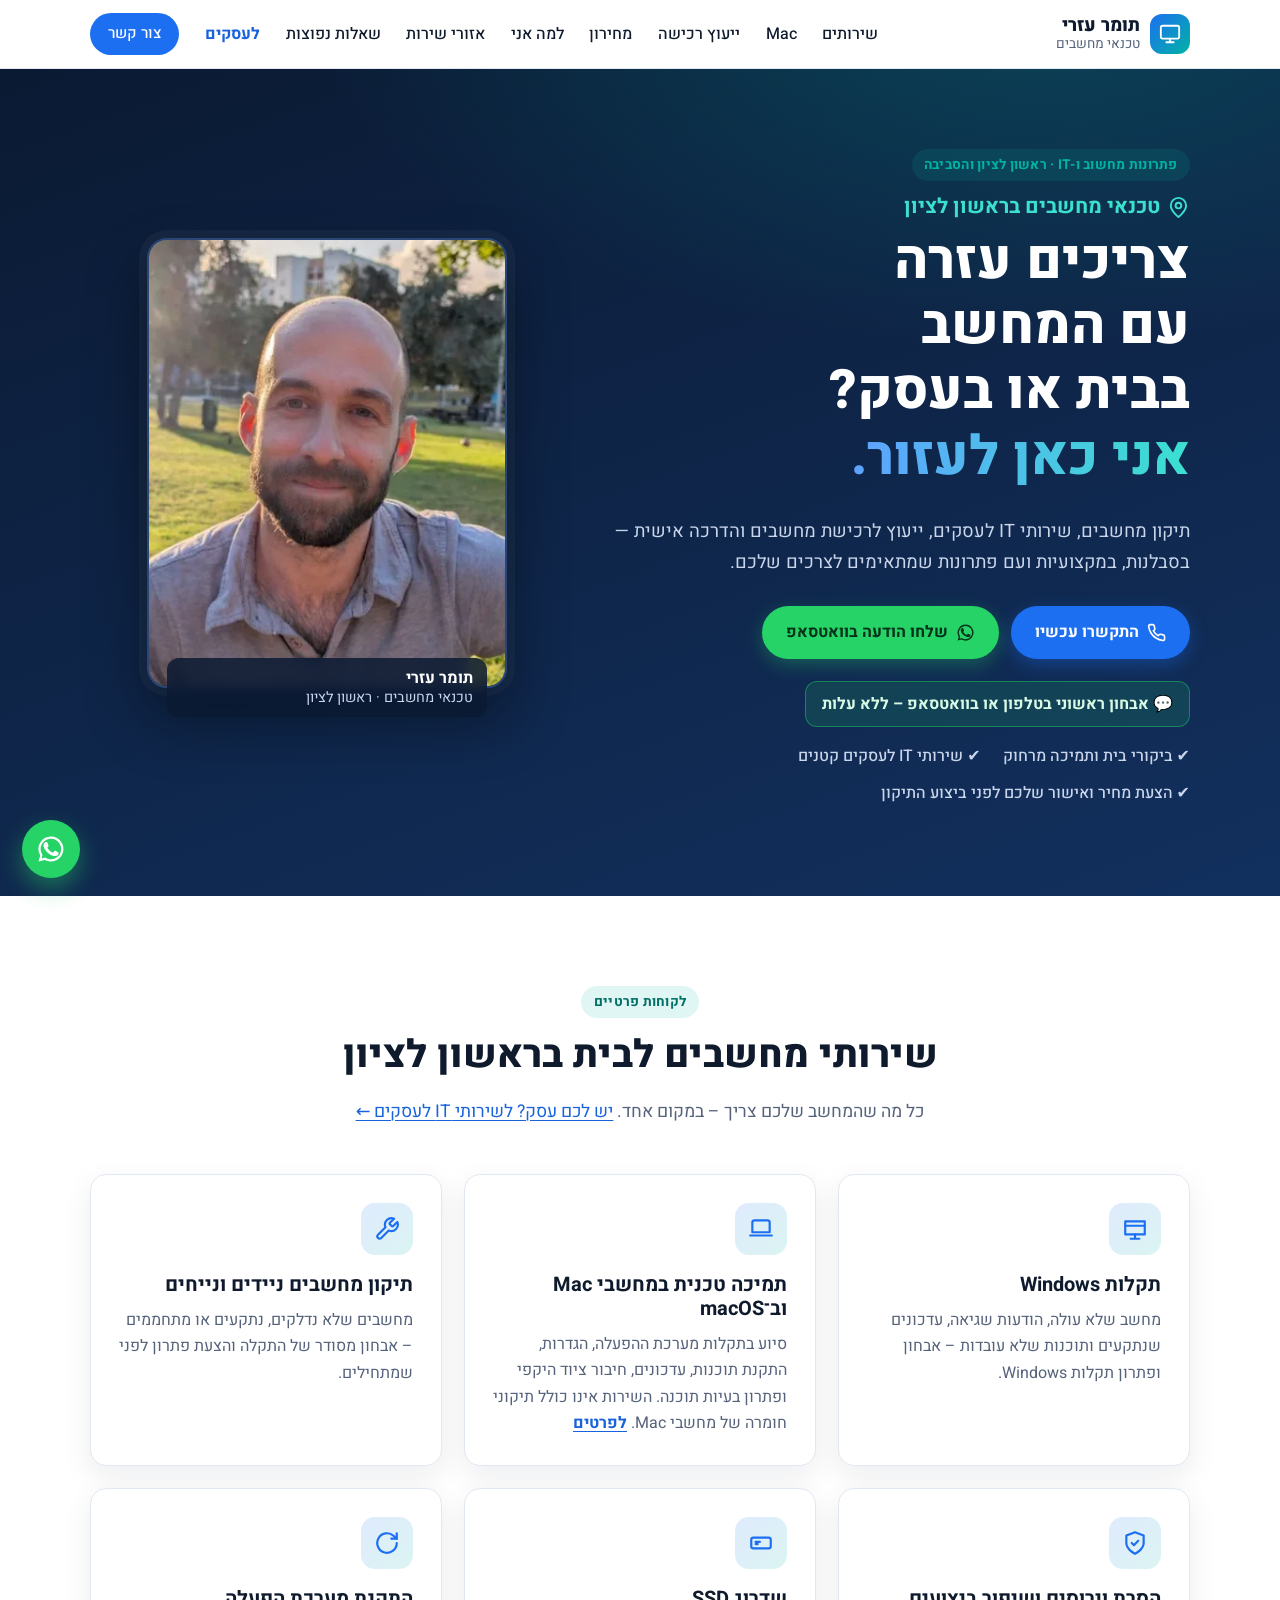
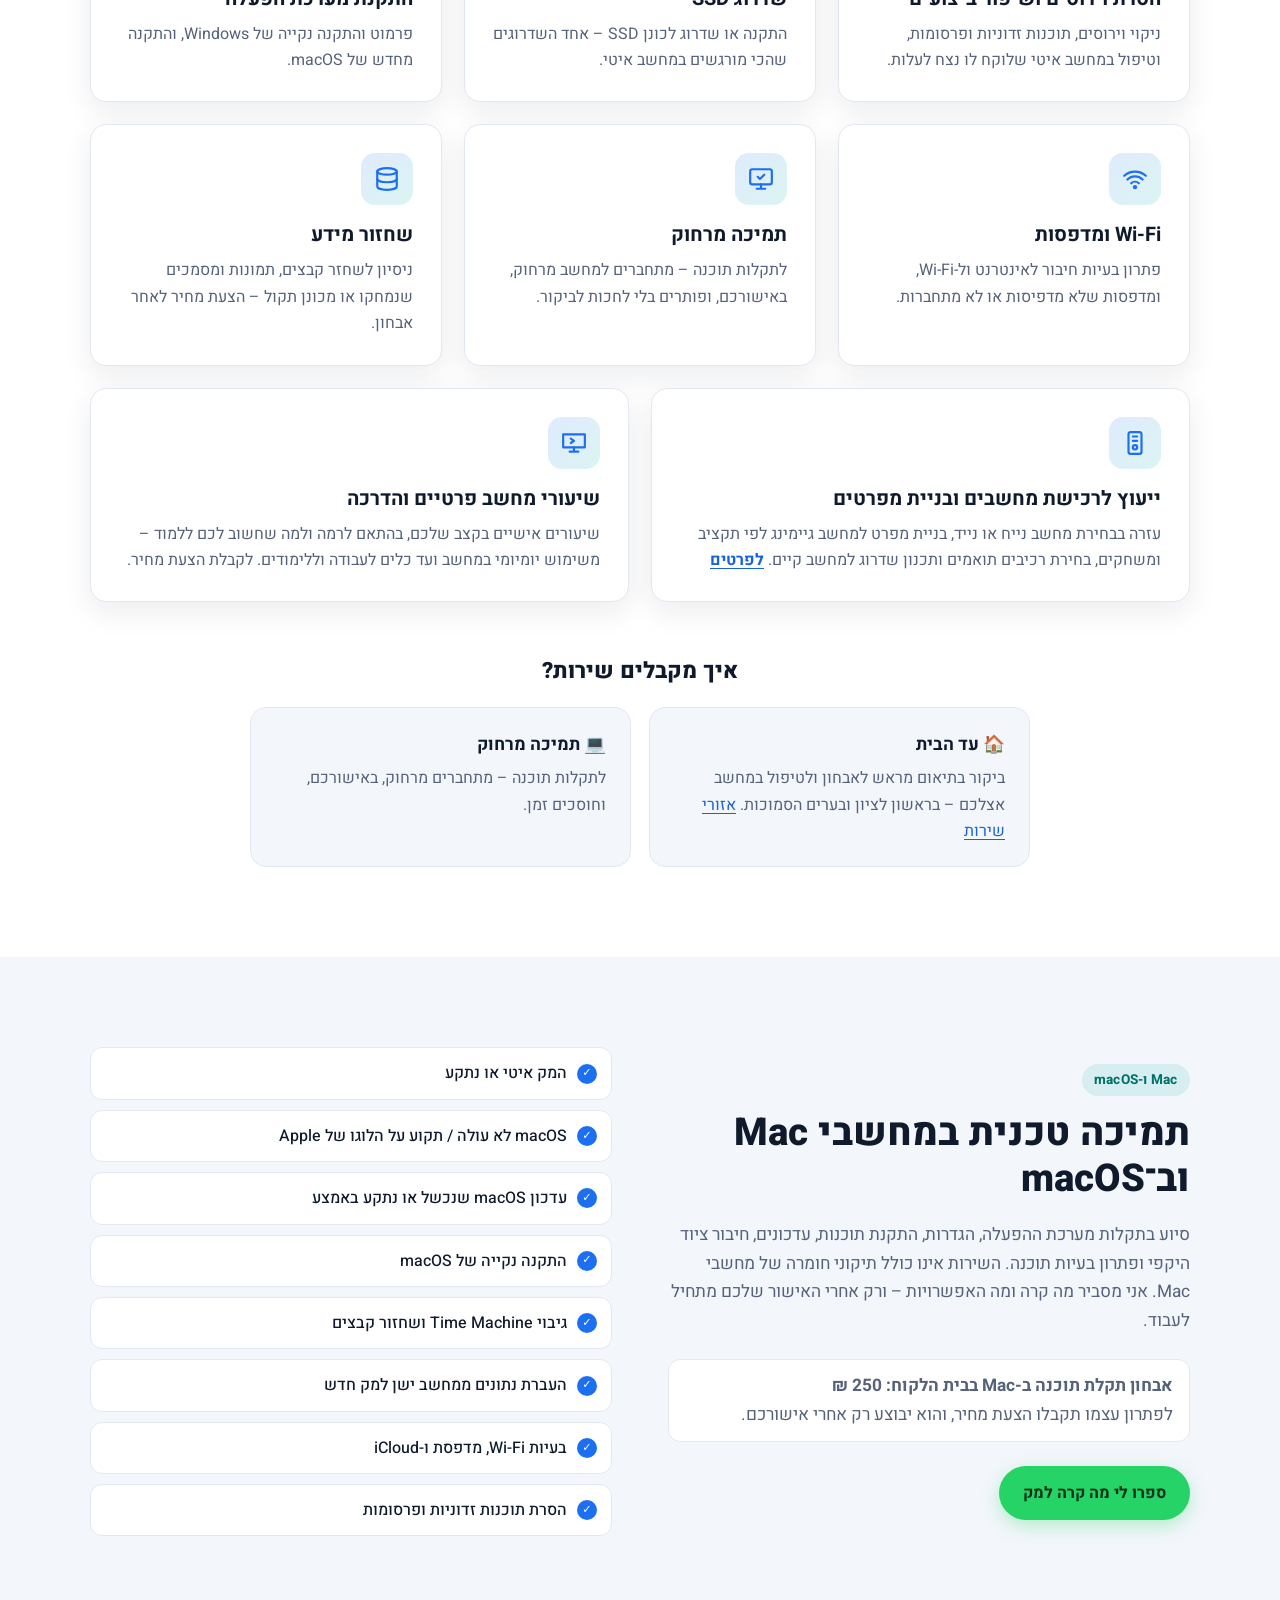
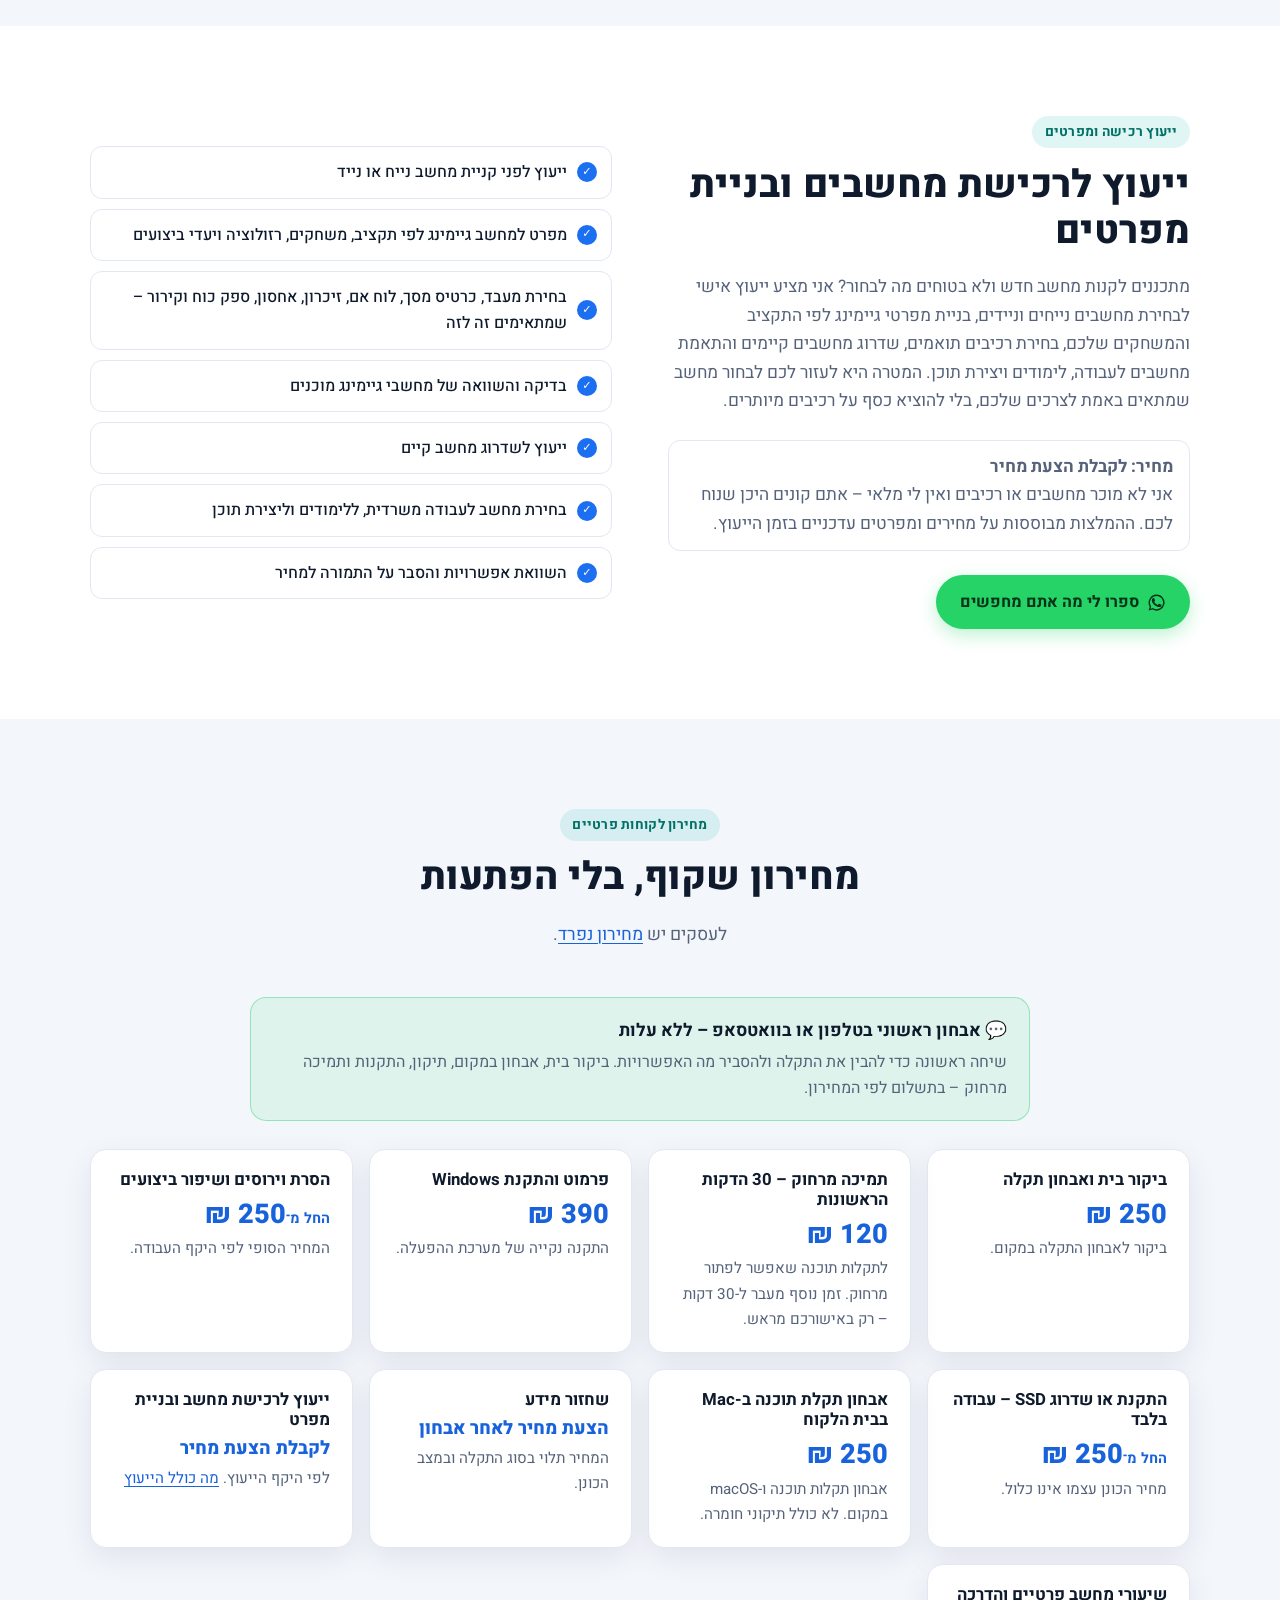
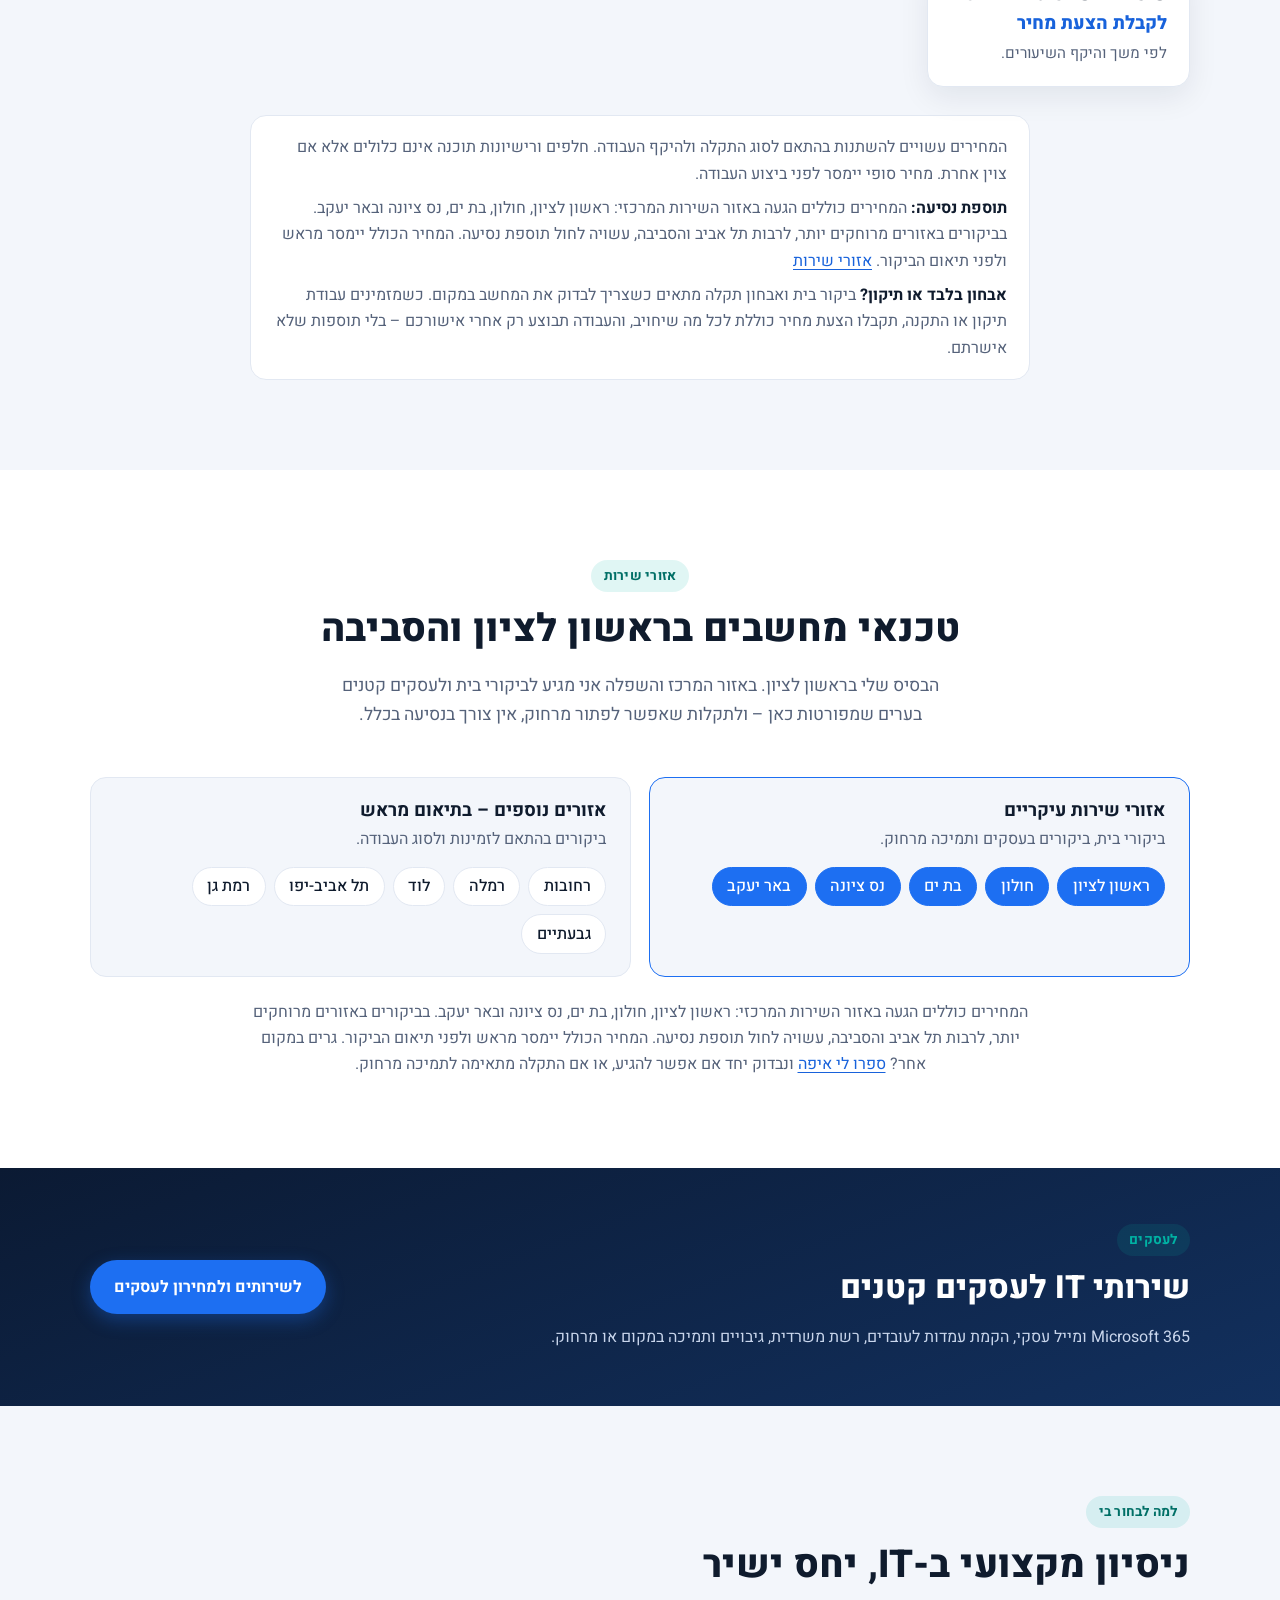
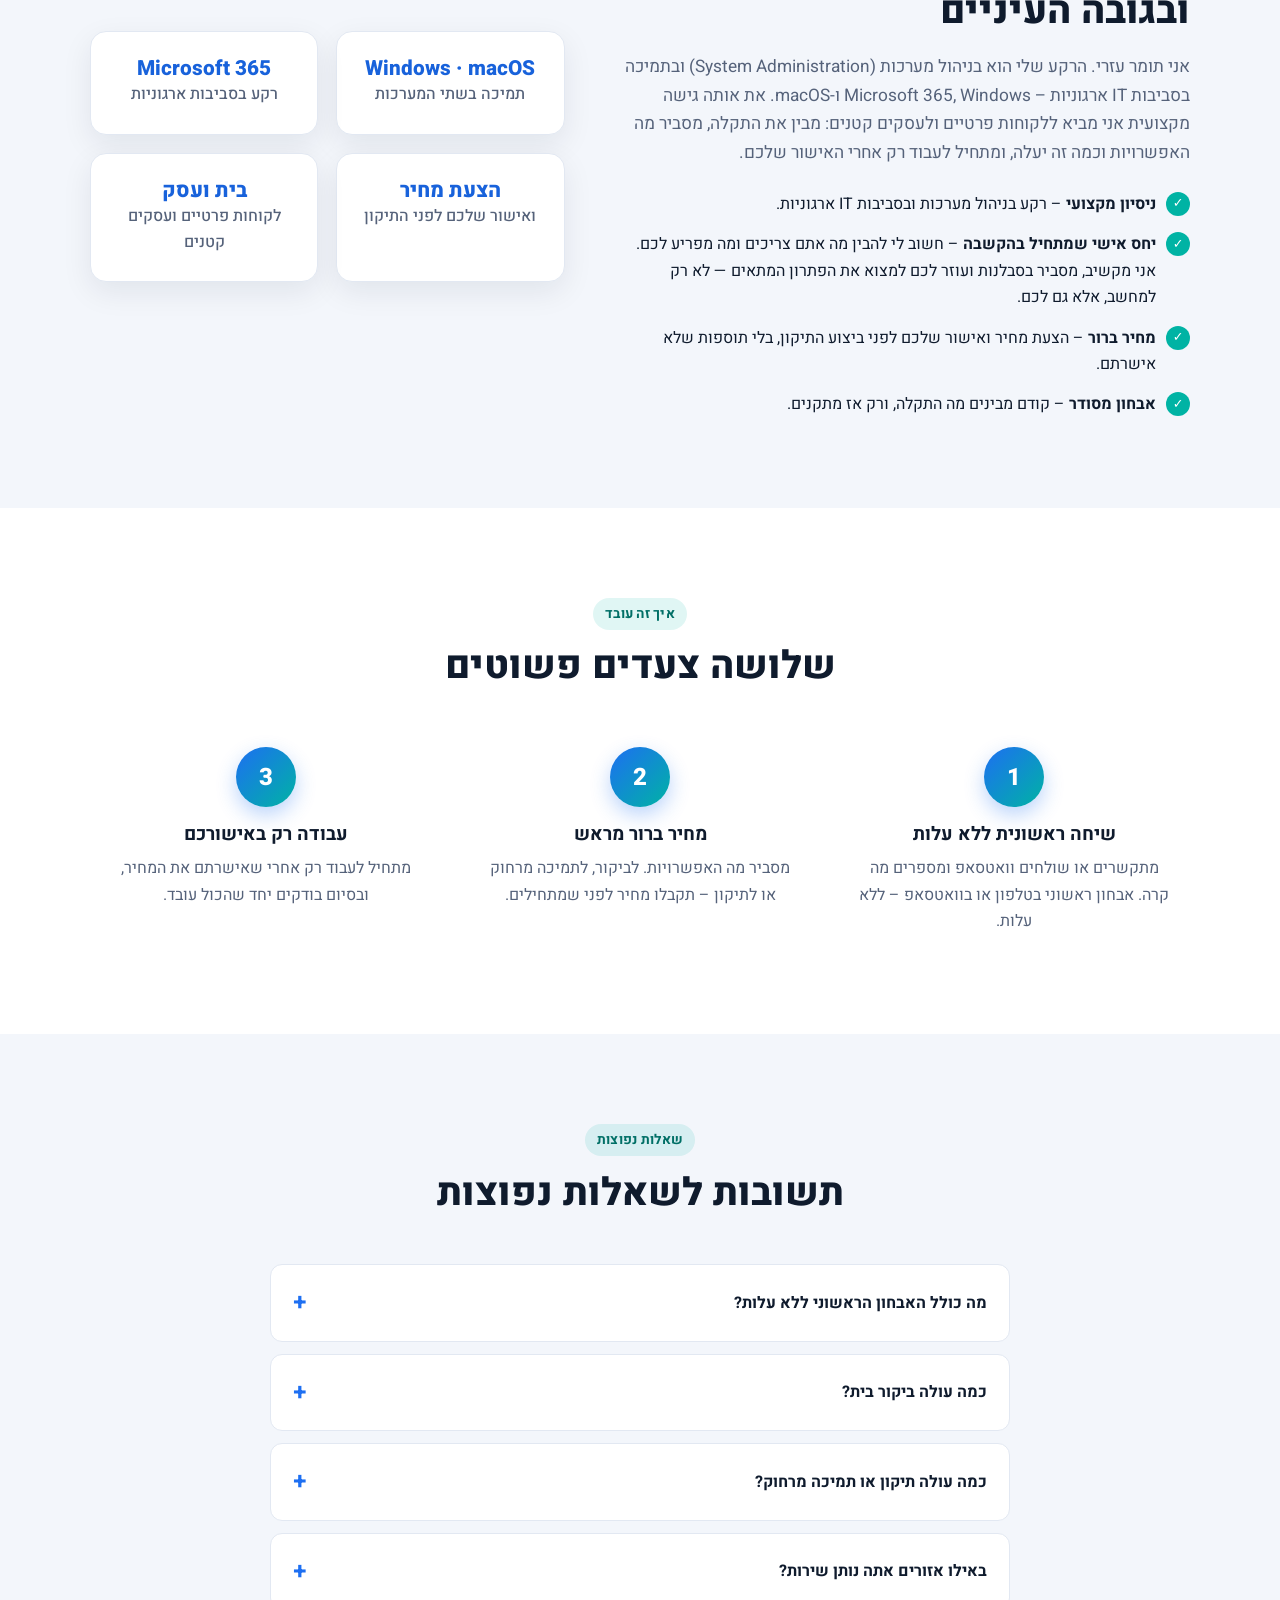
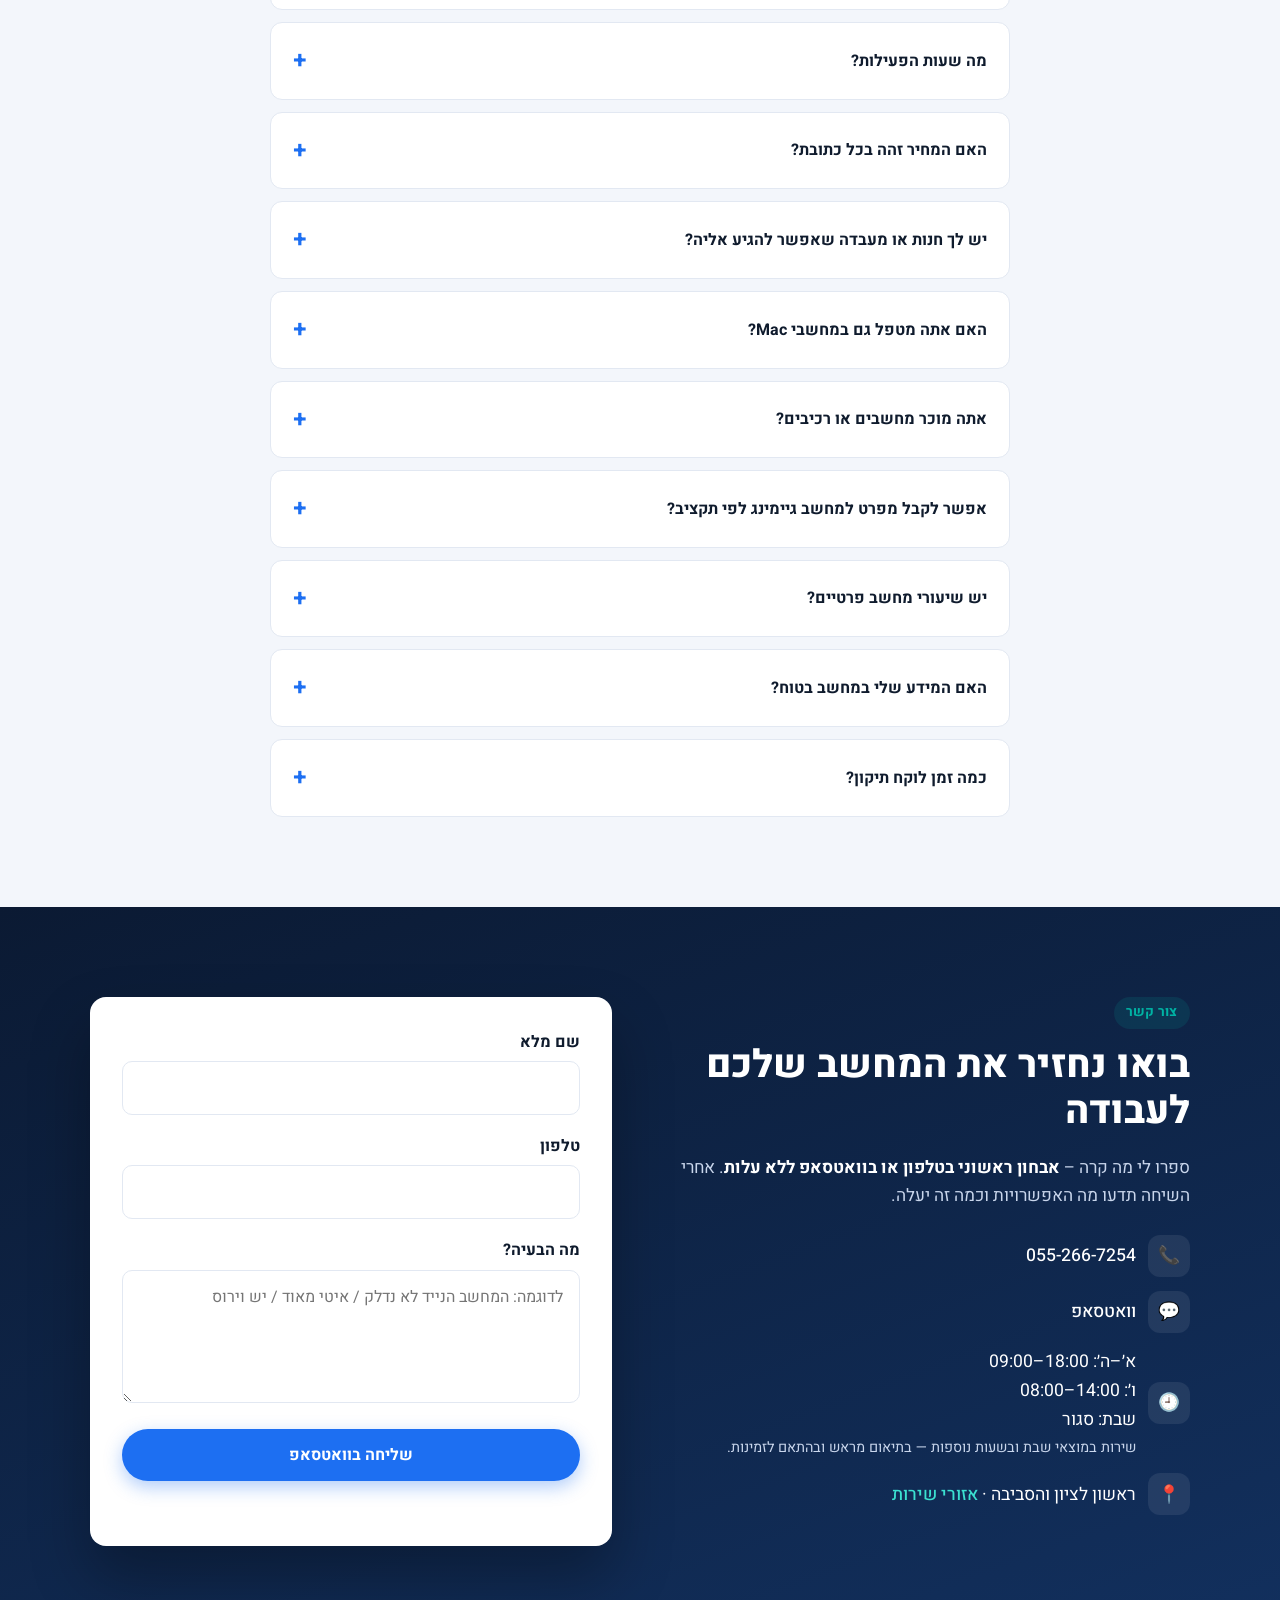
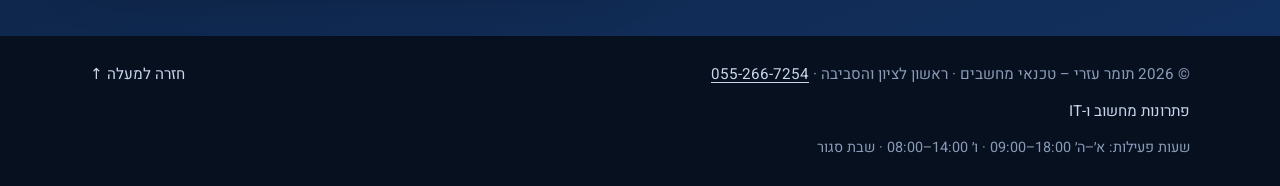
==== commit cfc634c0: "Accessibility fixes and self-hosted Heebo font - Contrast: text-blue and teal tokens that meet 4.5:1" ====
--- a/index.html
+++ b/index.html
@@ -23,9 +23,7 @@
   <link rel="icon" href="/favicon.ico" sizes="48x48">
   <link rel="icon" href="/favicon-192.png" type="image/png" sizes="192x192">
   <link rel="apple-touch-icon" href="/apple-touch-icon.png">
-  <link rel="preconnect" href="https://fonts.googleapis.com">
-  <link rel="preconnect" href="https://fonts.gstatic.com" crossorigin>
-  <link href="https://fonts.googleapis.com/css2?family=Heebo:wght@400;500;700;800&display=swap" rel="stylesheet">
+  <link rel="preload" href="/fonts/heebo-hebrew-400-normal.woff2" as="font" type="font/woff2" crossorigin>
   <link rel="stylesheet" href="styles.css">
   <script type="application/ld+json">
   {
@@ -205,6 +203,7 @@
   </script>
 </head>
 <body>
+  <a class="skip-link" href="#top">דילוג לתוכן הראשי</a>
 
   <header class="site-header">
     <div class="container header-inner">
@@ -236,7 +235,7 @@
     </div>
   </header>
 
-  <main id="top">
+  <main id="top" tabindex="-1">
 
     <!-- Hero -->
     <section class="hero">
@@ -712,14 +711,16 @@
     </div>
   </footer>
 
+  <aside class="quick-contact" aria-label="יצירת קשר מהירה">
   <a class="whatsapp-float js-whatsapp" href="https://wa.me/972552667254" target="_blank" rel="noopener" aria-label="שליחת הודעה בוואטסאפ">
     <svg viewBox="0 0 24 24" fill="currentColor" aria-hidden="true"><path d="M17.5 14.4c-.3-.1-1.8-.9-2-1-.3-.1-.5-.1-.7.1-.2.3-.8 1-.9 1.2-.2.2-.3.2-.6.1-.3-.1-1.3-.5-2.4-1.5-.9-.8-1.5-1.8-1.7-2.1-.2-.3 0-.5.1-.6l.4-.5c.2-.2.2-.3.3-.5.1-.2 0-.4 0-.5l-.9-2.2c-.2-.6-.5-.5-.7-.5h-.6c-.2 0-.5.1-.8.4-.3.3-1 1-1 2.5s1.1 2.9 1.2 3.1c.1.2 2.1 3.2 5.1 4.5.7.3 1.3.5 1.7.6.7.2 1.4.2 1.9.1.6-.1 1.8-.7 2-1.4.2-.7.2-1.3.2-1.4-.1-.1-.3-.2-.6-.3ZM12 2a10 10 0 0 0-8.6 15.1L2 22l5-1.3A10 10 0 1 0 12 2Zm0 18.2c-1.5 0-3-.4-4.3-1.2l-.3-.2-3 .8.8-2.9-.2-.3A8.2 8.2 0 1 1 12 20.2Z"/></svg>
   </a>
 
-  <div class="mobile-cta" aria-label="יצירת קשר מהירה">
+  <div class="mobile-cta">
     <a class="mobile-cta-call js-phone" href="tel:+972552667254"><svg viewBox="0 0 24 24" fill="none" stroke="currentColor" stroke-width="2" stroke-linecap="round" stroke-linejoin="round" aria-hidden="true"><path d="M22 16.9v3a2 2 0 0 1-2.2 2 19.8 19.8 0 0 1-8.6-3.1 19.5 19.5 0 0 1-6-6A19.8 19.8 0 0 1 2.1 4.2 2 2 0 0 1 4.1 2h3a2 2 0 0 1 2 1.7c.1 1 .4 1.9.7 2.8a2 2 0 0 1-.5 2.1L8 9.9a16 16 0 0 0 6 6l1.3-1.3a2 2 0 0 1 2.1-.4c.9.3 1.8.6 2.8.7a2 2 0 0 1 1.7 2Z"/></svg> התקשרו</a>
     <a class="mobile-cta-wa js-whatsapp" href="https://wa.me/972552667254" target="_blank" rel="noopener"><svg viewBox="0 0 24 24" fill="currentColor" aria-hidden="true"><path d="M17.5 14.4c-.3-.1-1.8-.9-2-1-.3-.1-.5-.1-.7.1-.2.3-.8 1-.9 1.2-.2.2-.3.2-.6.1-.3-.1-1.3-.5-2.4-1.5-.9-.8-1.5-1.8-1.7-2.1-.2-.3 0-.5.1-.6l.4-.5c.2-.2.2-.3.3-.5.1-.2 0-.4 0-.5l-.9-2.2c-.2-.6-.5-.5-.7-.5h-.6c-.2 0-.5.1-.8.4-.3.3-1 1-1 2.5s1.1 2.9 1.2 3.1c.1.2 2.1 3.2 5.1 4.5.7.3 1.3.5 1.7.6.7.2 1.4.2 1.9.1.6-.1 1.8-.7 2-1.4.2-.7.2-1.3.2-1.4-.1-.1-.3-.2-.6-.3ZM12 2a10 10 0 0 0-8.6 15.1L2 22l5-1.3A10 10 0 1 0 12 2Zm0 18.2c-1.5 0-3-.4-4.3-1.2l-.3-.2-3 .8.8-2.9-.2-.3A8.2 8.2 0 1 1 12 20.2Z"/></svg> וואטסאפ</a>
   </div>
+  </aside>
 
   <script src="script.js"></script>
 </body>
--- a/styles.css
+++ b/styles.css
@@ -1,3 +1,45 @@
+/* Heebo, self-hosted (SIL Open Font License – fonts/OFL.txt) */
+@font-face {
+  font-family: "Heebo"; font-style: normal; font-weight: 400; font-display: swap;
+  src: url("fonts/heebo-hebrew-400-normal.woff2") format("woff2");
+  unicode-range: U+0307-0308, U+0590-05FF, U+200C-2010, U+20AA, U+25CC, U+FB1D-FB4F;
+}
+@font-face {
+  font-family: "Heebo"; font-style: normal; font-weight: 400; font-display: swap;
+  src: url("fonts/heebo-latin-400-normal.woff2") format("woff2");
+  unicode-range: U+0000-00FF, U+0131, U+0152-0153, U+02BB-02BC, U+02C6, U+02DA, U+02DC, U+0304, U+0308, U+0329, U+2000-206F, U+20AC, U+2122, U+2191, U+2193, U+2212, U+2215, U+FEFF, U+FFFD;
+}
+@font-face {
+  font-family: "Heebo"; font-style: normal; font-weight: 500; font-display: swap;
+  src: url("fonts/heebo-hebrew-500-normal.woff2") format("woff2");
+  unicode-range: U+0307-0308, U+0590-05FF, U+200C-2010, U+20AA, U+25CC, U+FB1D-FB4F;
+}
+@font-face {
+  font-family: "Heebo"; font-style: normal; font-weight: 500; font-display: swap;
+  src: url("fonts/heebo-latin-500-normal.woff2") format("woff2");
+  unicode-range: U+0000-00FF, U+0131, U+0152-0153, U+02BB-02BC, U+02C6, U+02DA, U+02DC, U+0304, U+0308, U+0329, U+2000-206F, U+20AC, U+2122, U+2191, U+2193, U+2212, U+2215, U+FEFF, U+FFFD;
+}
+@font-face {
+  font-family: "Heebo"; font-style: normal; font-weight: 700; font-display: swap;
+  src: url("fonts/heebo-hebrew-700-normal.woff2") format("woff2");
+  unicode-range: U+0307-0308, U+0590-05FF, U+200C-2010, U+20AA, U+25CC, U+FB1D-FB4F;
+}
+@font-face {
+  font-family: "Heebo"; font-style: normal; font-weight: 700; font-display: swap;
+  src: url("fonts/heebo-latin-700-normal.woff2") format("woff2");
+  unicode-range: U+0000-00FF, U+0131, U+0152-0153, U+02BB-02BC, U+02C6, U+02DA, U+02DC, U+0304, U+0308, U+0329, U+2000-206F, U+20AC, U+2122, U+2191, U+2193, U+2212, U+2215, U+FEFF, U+FFFD;
+}
+@font-face {
+  font-family: "Heebo"; font-style: normal; font-weight: 800; font-display: swap;
+  src: url("fonts/heebo-hebrew-800-normal.woff2") format("woff2");
+  unicode-range: U+0307-0308, U+0590-05FF, U+200C-2010, U+20AA, U+25CC, U+FB1D-FB4F;
+}
+@font-face {
+  font-family: "Heebo"; font-style: normal; font-weight: 800; font-display: swap;
+  src: url("fonts/heebo-latin-800-normal.woff2") format("woff2");
+  unicode-range: U+0000-00FF, U+0131, U+0152-0153, U+02BB-02BC, U+02C6, U+02DA, U+02DC, U+0304, U+0308, U+0329, U+2000-206F, U+20AC, U+2122, U+2191, U+2193, U+2212, U+2215, U+FEFF, U+FFFD;
+}
+
 :root {
   --bg: #ffffff;
   --bg-alt: #f3f6fb;
@@ -8,6 +50,9 @@
   --primary: #1d6ff2;
   --primary-dark: #1557c4;
   --accent: #00b3a4;
+  --link: #1862db;          /* blue for text – 4.5:1+ on white and on --bg-alt */
+  --accent-text: #006f66;   /* teal for small text on light backgrounds */
+  --focus: #1557c4;
   --whatsapp: #25d366;
   --hero-from: #0b1a33;
   --hero-to: #12305e;
@@ -23,6 +68,9 @@
     --text: #e8eef8;
     --muted: #9fb0c9;
     --border: #22314d;
+    --link: #5c9dff;
+    --accent-text: var(--accent);
+    --focus: #7fd8ff;
     --shadow: 0 10px 30px rgba(0, 0, 0, 0.35);
   }
 }
@@ -41,7 +89,20 @@
 }
 
 img, svg { display: block; }
-a { color: var(--primary); text-decoration: none; }
+a { color: var(--link); text-decoration: none; }
+/* Links inside running text are underlined so they don't rely on colour alone */
+p a:not(.btn), .faq p a { text-decoration: underline; text-decoration-thickness: 1px; text-underline-offset: .18em; }
+
+/* Keyboard focus */
+:focus-visible { outline: 3px solid var(--focus); outline-offset: 3px; border-radius: 4px; }
+.hero, .contact, .biz-band, .site-footer { --focus: #7fd8ff; --accent-text: var(--accent); }
+main:focus { outline: none; }
+.skip-link {
+  position: absolute; inset-inline-start: 12px; top: -100px; z-index: 100;
+  background: var(--surface); color: var(--link); font-weight: 700; padding: .6em 1em; border-radius: 10px;
+  box-shadow: var(--shadow);
+}
+.skip-link:focus { top: 12px; }
 h1, h2, h3 { line-height: 1.2; margin: 0 0 .5em; }
 
 .container { width: 100%; max-width: 1140px; margin: 0 auto; padding: 0 20px; }
@@ -82,7 +143,7 @@
 
 .site-nav { display: flex; align-items: center; gap: 1.6em; }
 .site-nav a { color: var(--text); font-weight: 500; }
-.site-nav a:not(.btn):hover { color: var(--primary); }
+.site-nav a:not(.btn):hover { color: var(--link); }
 
 .nav-toggle { display: none; background: none; border: 0; padding: 8px; cursor: pointer; }
 .nav-toggle span { display: block; width: 24px; height: 2px; background: var(--text); margin: 5px 0; transition: .2s; }
@@ -94,9 +155,11 @@
   color: #fff; padding: 80px 0 90px; overflow: hidden;
 }
 .hero-inner { display: grid; grid-template-columns: 1.1fr .9fr; gap: 48px; align-items: center; }
+.hero-inner > *, .why-inner > *, .contact-inner > *, .stats > * { min-width: 0; }
+.stat-num { overflow-wrap: anywhere; }
 .eyebrow {
   display: inline-block; font-size: .85rem; font-weight: 700; letter-spacing: .02em;
-  color: var(--accent); background: rgba(0, 179, 164, .12);
+  color: var(--accent-text); background: rgba(0, 179, 164, .12);
   padding: .35em .9em; border-radius: 999px; margin-bottom: 1em;
 }
 .hero h1 { font-size: clamp(2.1rem, 5vw, 3.4rem); font-weight: 800; }
@@ -143,7 +206,7 @@
   background: var(--surface); border: 1px solid var(--border); border-radius: var(--radius);
   padding: 26px 20px; text-align: center; box-shadow: var(--shadow);
 }
-.stat-num { display: block; font-size: 2.2rem; font-weight: 800; color: var(--primary); line-height: 1.1; }
+.stat-num { display: block; font-size: 2.2rem; font-weight: 800; color: var(--link); line-height: 1.1; }
 .stat-label { color: var(--muted); font-weight: 500; }
 
 /* Steps */
@@ -192,8 +255,8 @@
   width: 100%; padding: .8em 1em; border-radius: 10px; border: 1px solid var(--border);
   background: var(--bg); color: var(--text); font: inherit; resize: vertical;
 }
-.field input:focus, .field textarea:focus { outline: 2px solid var(--primary); outline-offset: 1px; border-color: transparent; }
-.field input.invalid { border-color: #e5484d; }
+.field input:focus, .field textarea:focus { outline: 3px solid var(--focus); outline-offset: 1px; border-color: transparent; }
+.field input.invalid, .field input[aria-invalid="true"] { border-color: #e5484d; border-width: 2px; }
 .form-note { margin: 12px 0 0; min-height: 1.4em; color: var(--muted); font-size: .95rem; text-align: center; }
 
 /* Footer */
@@ -224,13 +287,13 @@
 }
 
 /* Responsive */
-@media (max-width: 960px) {
+@media (max-width: 60em) {
   .cards { grid-template-columns: repeat(2, 1fr); }
   .hero-inner, .why-inner, .contact-inner { grid-template-columns: 1fr; }
 }
 
 /* Collapsed menu below desktop width – the full menu no longer fits next to the logo */
-@media (max-width: 1023px) {
+@media (max-width: 63.9375em) {
   .nav-toggle { display: block; }
   .site-nav {
     position: absolute; top: 68px; inset-inline: 0; flex-direction: column; gap: 0;
@@ -245,7 +308,7 @@
   .nav-toggle[aria-expanded="true"] span:nth-child(3) { transform: translateY(-7px) rotate(-45deg); }
 }
 
-@media (max-width: 760px) {
+@media (max-width: 47.5em) {
   .container { padding: 0 16px; }
   .hero { padding: 48px 0 64px; }
   .hero-actions .btn { flex: 1 1 100%; }
@@ -294,17 +357,17 @@
 }
 .card p a { font-weight: 700; }
 
-@media (max-width: 960px) {
+@media (max-width: 60em) {
   .mac-inner { grid-template-columns: 1fr; gap: 32px; }
   .portrait { order: 1; max-width: 280px; }
 }
-@media (max-width: 760px) {
+@media (max-width: 47.5em) {
   /* Keep the call buttons above the fold on phones; photo comes right after them */
   .portrait { order: 1; max-width: 240px; }
 }
 .card-wide { grid-column: 1 / -1; }
 .cards.cards-2 { grid-template-columns: repeat(2, 1fr); margin-top: 22px; }
-@media (max-width: 760px) { .cards.cards-2 { grid-template-columns: 1fr; } }
+@media (max-width: 47.5em) { .cards.cards-2 { grid-template-columns: 1fr; } }
 
 /* Residential: how service is delivered */
 .sub-head { text-align: center; font-size: 1.4rem; font-weight: 800; margin: 56px 0 22px; }
@@ -321,7 +384,7 @@
 .biz-band h2 { font-size: clamp(1.5rem, 3vw, 2rem); font-weight: 800; }
 .biz-band p { color: #c9d6ec; margin: 0; max-width: 40em; }
 .biz-band .btn { flex-shrink: 0; }
-.site-nav a.nav-business { color: var(--primary); font-weight: 700; }
+.site-nav a.nav-business { color: var(--link); font-weight: 700; }
 
 /* Business page: price summary card in the hero */
 .hero-card {
@@ -338,11 +401,11 @@
 .hero-card li strong { color: #fff; white-space: nowrap; }
 .hero-card a { color: #3be0d0; font-weight: 700; }
 
-@media (max-width: 960px) {
+@media (max-width: 60em) {
   .options { grid-template-columns: 1fr; }
   .biz-band-inner { flex-direction: column; align-items: flex-start; }
 }
-@media (max-width: 760px) {
+@media (max-width: 47.5em) {
   .biz-band .btn { width: 100%; }
 }
 
@@ -366,7 +429,7 @@
   padding: 20px 22px; box-shadow: var(--shadow); display: flex; flex-direction: column;
 }
 .price-card h3 { font-size: 1.05rem; margin-bottom: 8px; }
-.price-card .price { font-size: 1.7rem; font-weight: 800; color: var(--primary); margin: 0 0 6px; line-height: 1.2; }
+.price-card .price { font-size: 1.7rem; font-weight: 800; color: var(--link); margin: 0 0 6px; line-height: 1.2; }
 .price-card .price small { font-size: .9rem; font-weight: 700; }
 .price-card .price.price-quote { font-size: 1.15rem; }
 .price-card p { margin: 0; color: var(--muted); font-size: .95rem; }
@@ -385,22 +448,25 @@
 
 /* Sticky call / WhatsApp bar on phones */
 .mobile-cta { display: none; }
-@media (max-width: 760px) {
+@media (max-width: 47.5em) {
   .mobile-cta {
-    display: grid; grid-template-columns: 1fr 1fr; gap: 8px;
+    display: grid; grid-template-columns: minmax(0, 1fr) minmax(0, 1fr); gap: 8px;
     position: fixed; inset-inline: 0; bottom: 0; z-index: 70; padding: 8px 12px calc(8px + env(safe-area-inset-bottom));
     background: color-mix(in srgb, var(--bg) 92%, transparent); backdrop-filter: blur(8px);
     border-top: 1px solid var(--border);
   }
   .mobile-cta a {
     display: flex; align-items: center; justify-content: center; gap: .4em;
-    padding: .75em; border-radius: 12px; font-weight: 800;
+    padding: .75em; border-radius: 12px; font-weight: 800; text-align: center; flex-wrap: wrap; min-width: 0;
   }
   .mobile-cta svg { width: 1.2em; height: 1.2em; }
   .mobile-cta-call { background: var(--primary); color: #fff; }
   .mobile-cta-wa { background: var(--whatsapp); color: #06321a; }
   .whatsapp-float { display: none; }
   body { padding-bottom: 72px; }
+  html { scroll-padding-bottom: 96px; }
+  .mobile-cta a:focus-visible { outline: 3px solid #0b1a33; outline-offset: -6px; }
+  .mobile-cta-call:focus-visible { outline-color: #fff; }
 }
 
 /* Service area */
@@ -418,9 +484,9 @@
 .area-primary .area-chips li { background: var(--primary); border-color: var(--primary); color: #fff; }
 .area-note { text-align: center; color: var(--muted); max-width: 780px; margin: 22px auto 0; }
 .contact-list a[href^="#"] { color: #3be0d0; }
-@media (max-width: 760px) { .area-grid { grid-template-columns: 1fr; } }
+@media (max-width: 47.5em) { .area-grid { grid-template-columns: 1fr; } }
 .options.options-2 { grid-template-columns: repeat(2, 1fr); max-width: 780px; margin: 0 auto; }
-@media (max-width: 960px) { .options.options-2 { grid-template-columns: 1fr; } }
+@media (max-width: 60em) { .options.options-2 { grid-template-columns: 1fr; } }
 .hours-note { display: block; color: #c9d6ec; font-size: .9rem; margin-top: 2px; }
 
 /* Business page: about band */
@@ -431,8 +497,10 @@
   border: 2px solid #2a4675; box-shadow: 0 20px 40px rgba(0, 0, 0, .35);
 }
 .about-band p { max-width: 46em; }
-@media (max-width: 760px) {
+@media (max-width: 47.5em) {
   .about-inner { flex-direction: column; align-items: flex-start; gap: 20px; }
   .about-photo img { width: 120px; height: 150px; }
 }
 .nowrap { white-space: nowrap; }
+/* Very large text on a narrow screen: let the kept-together phrases wrap instead of overflowing */
+@media (max-width: 18em) { .nowrap, .hero-card li strong { white-space: normal; } }
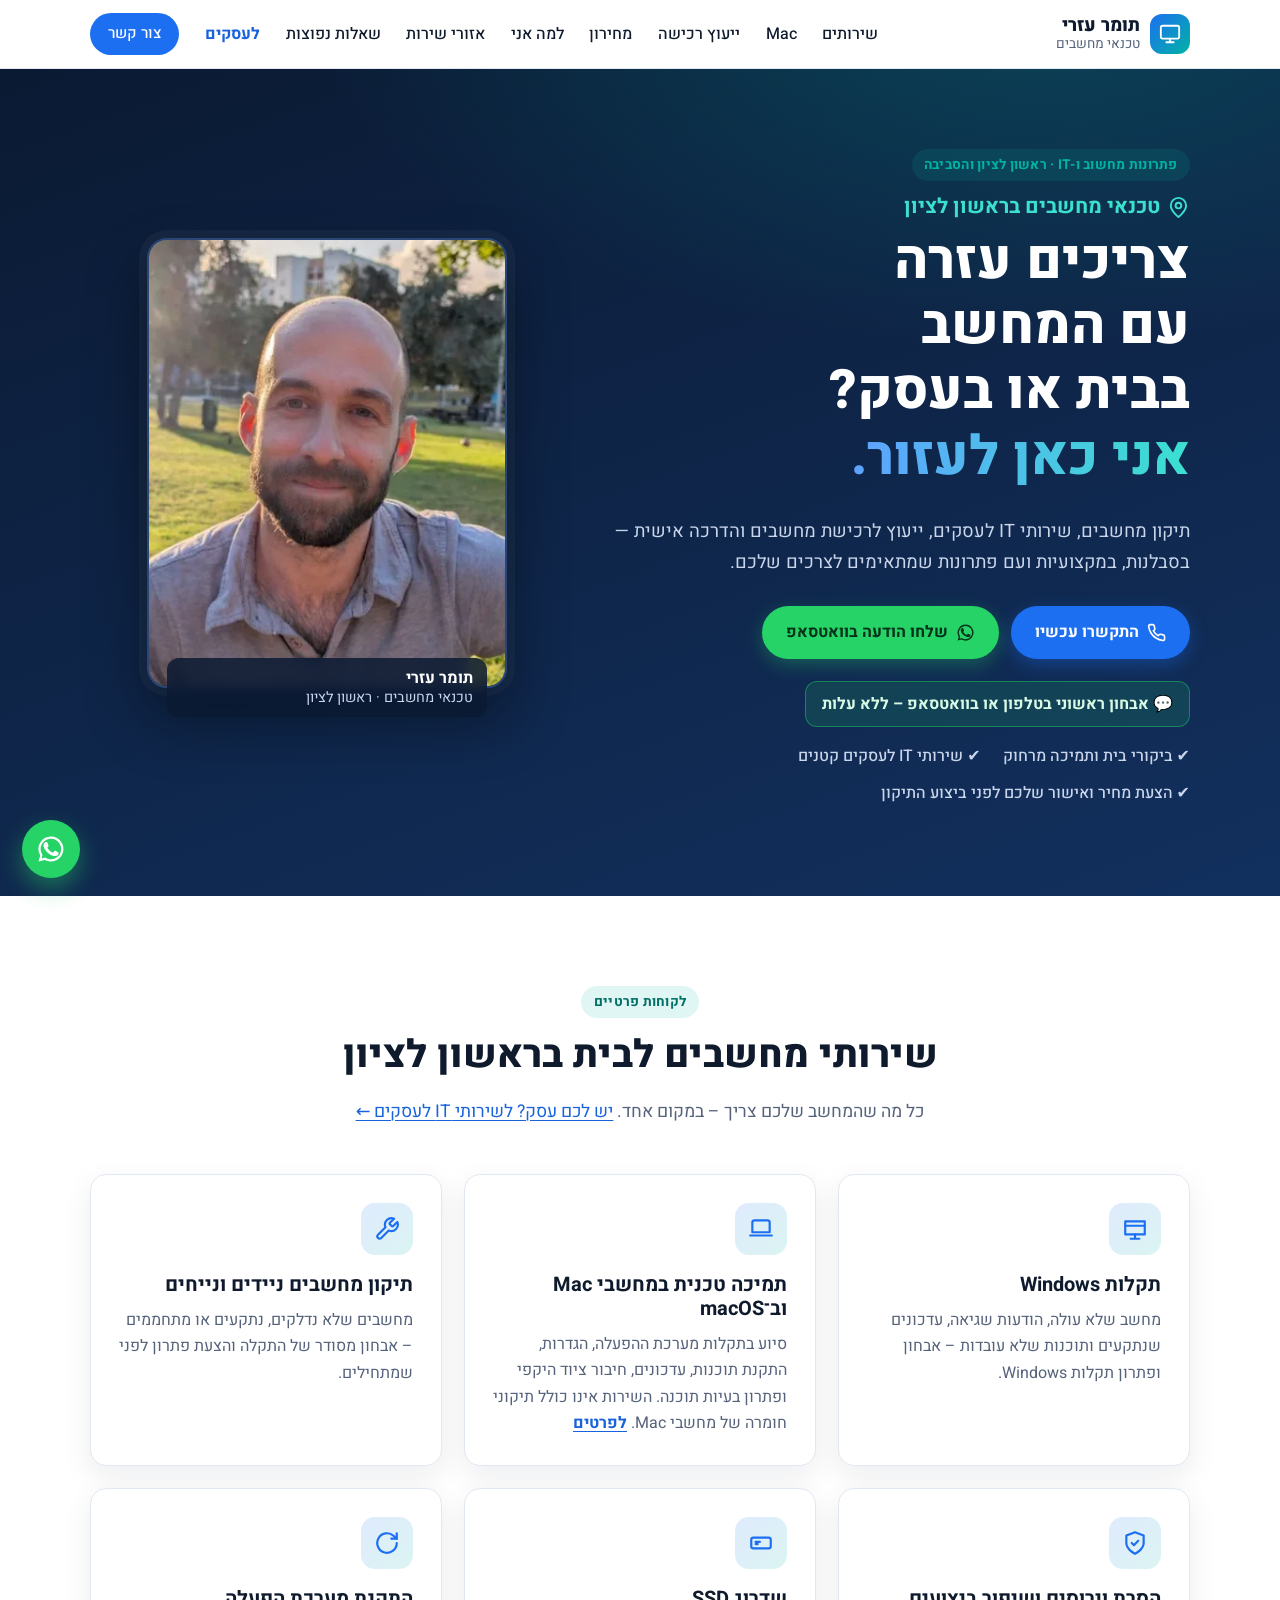
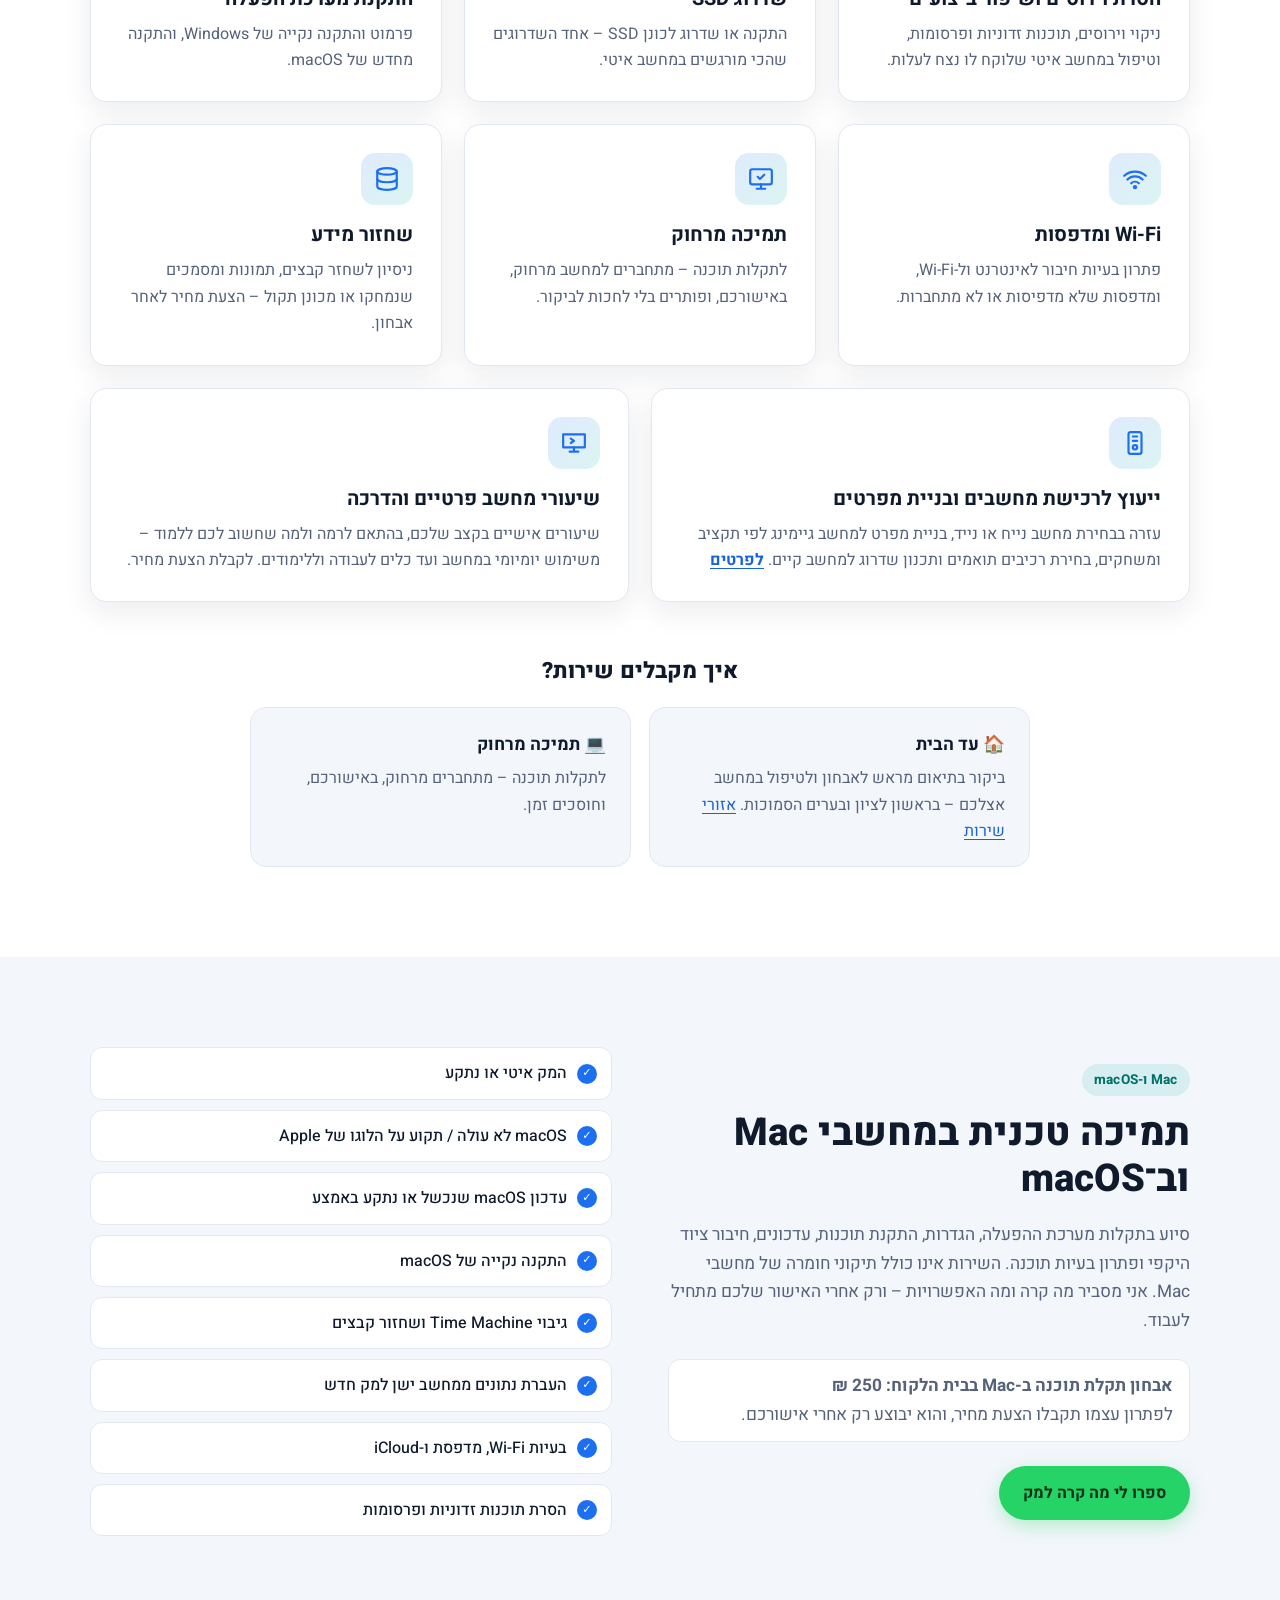
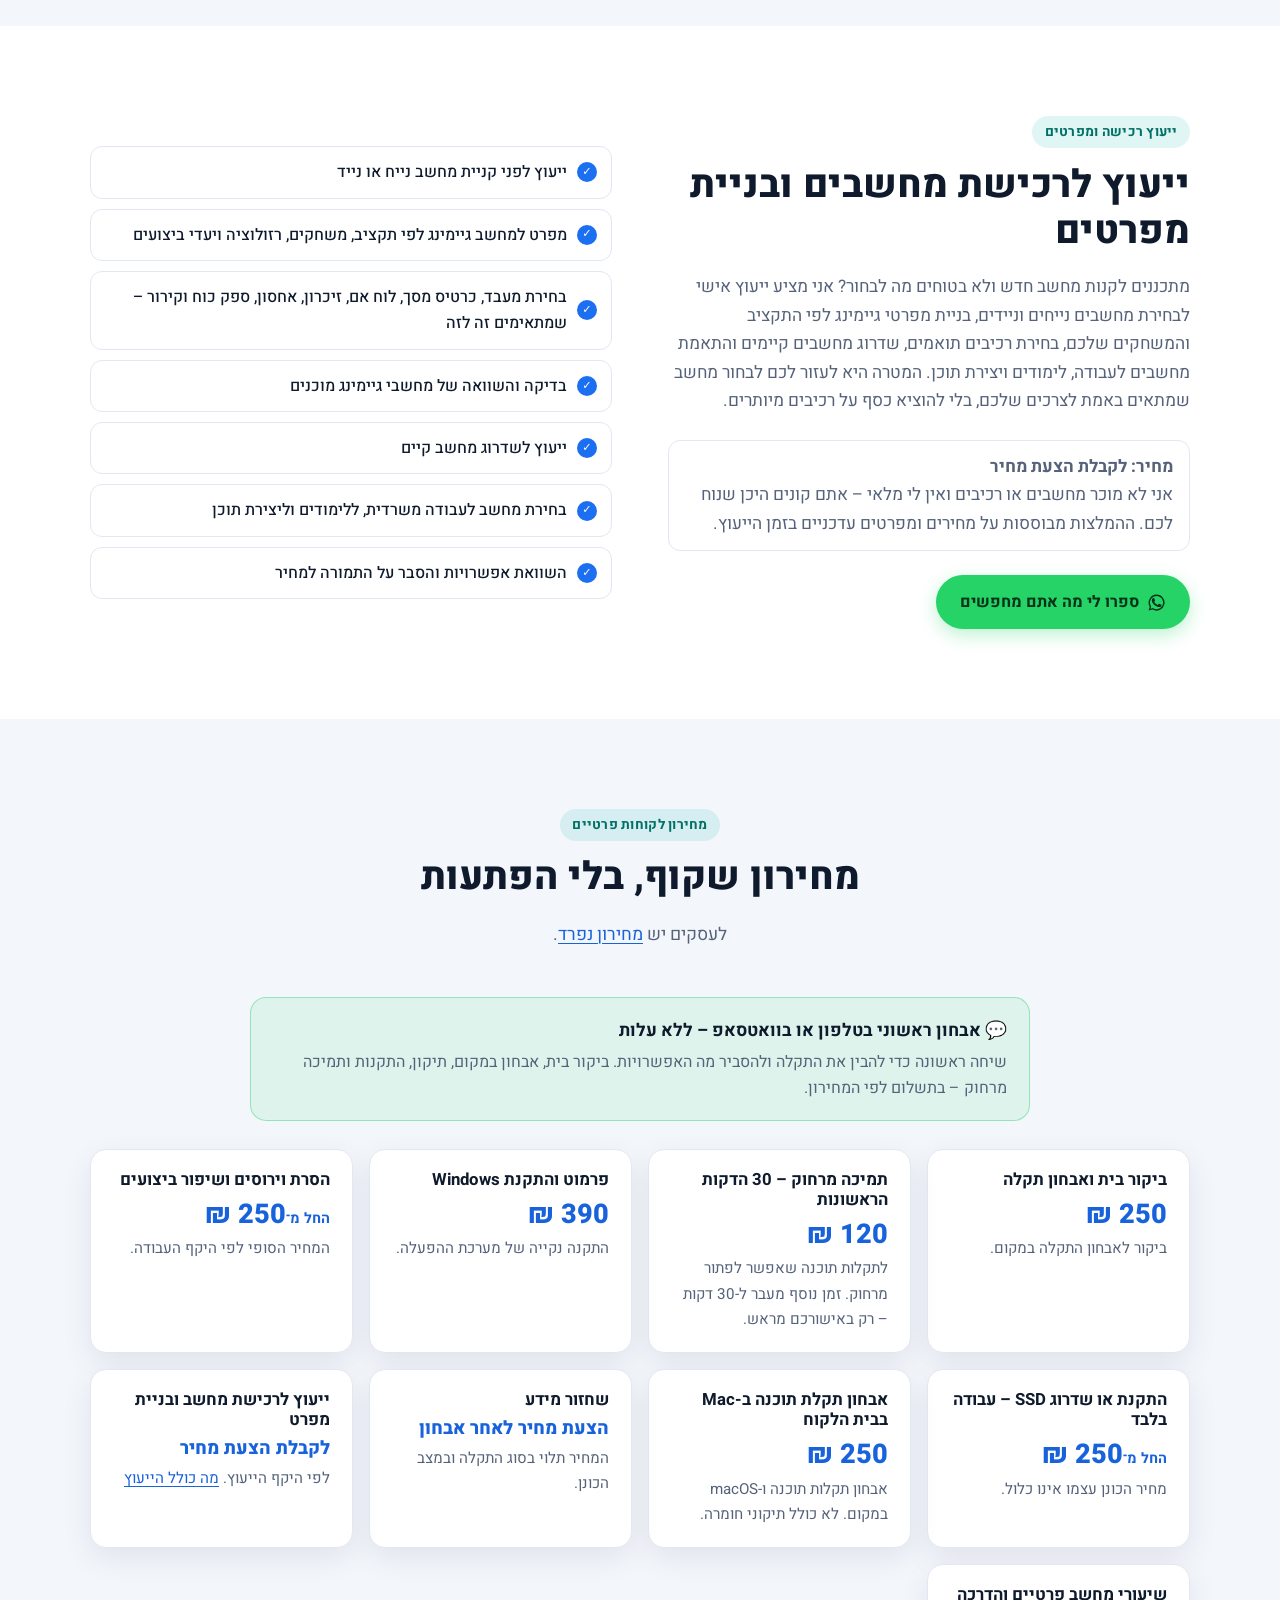
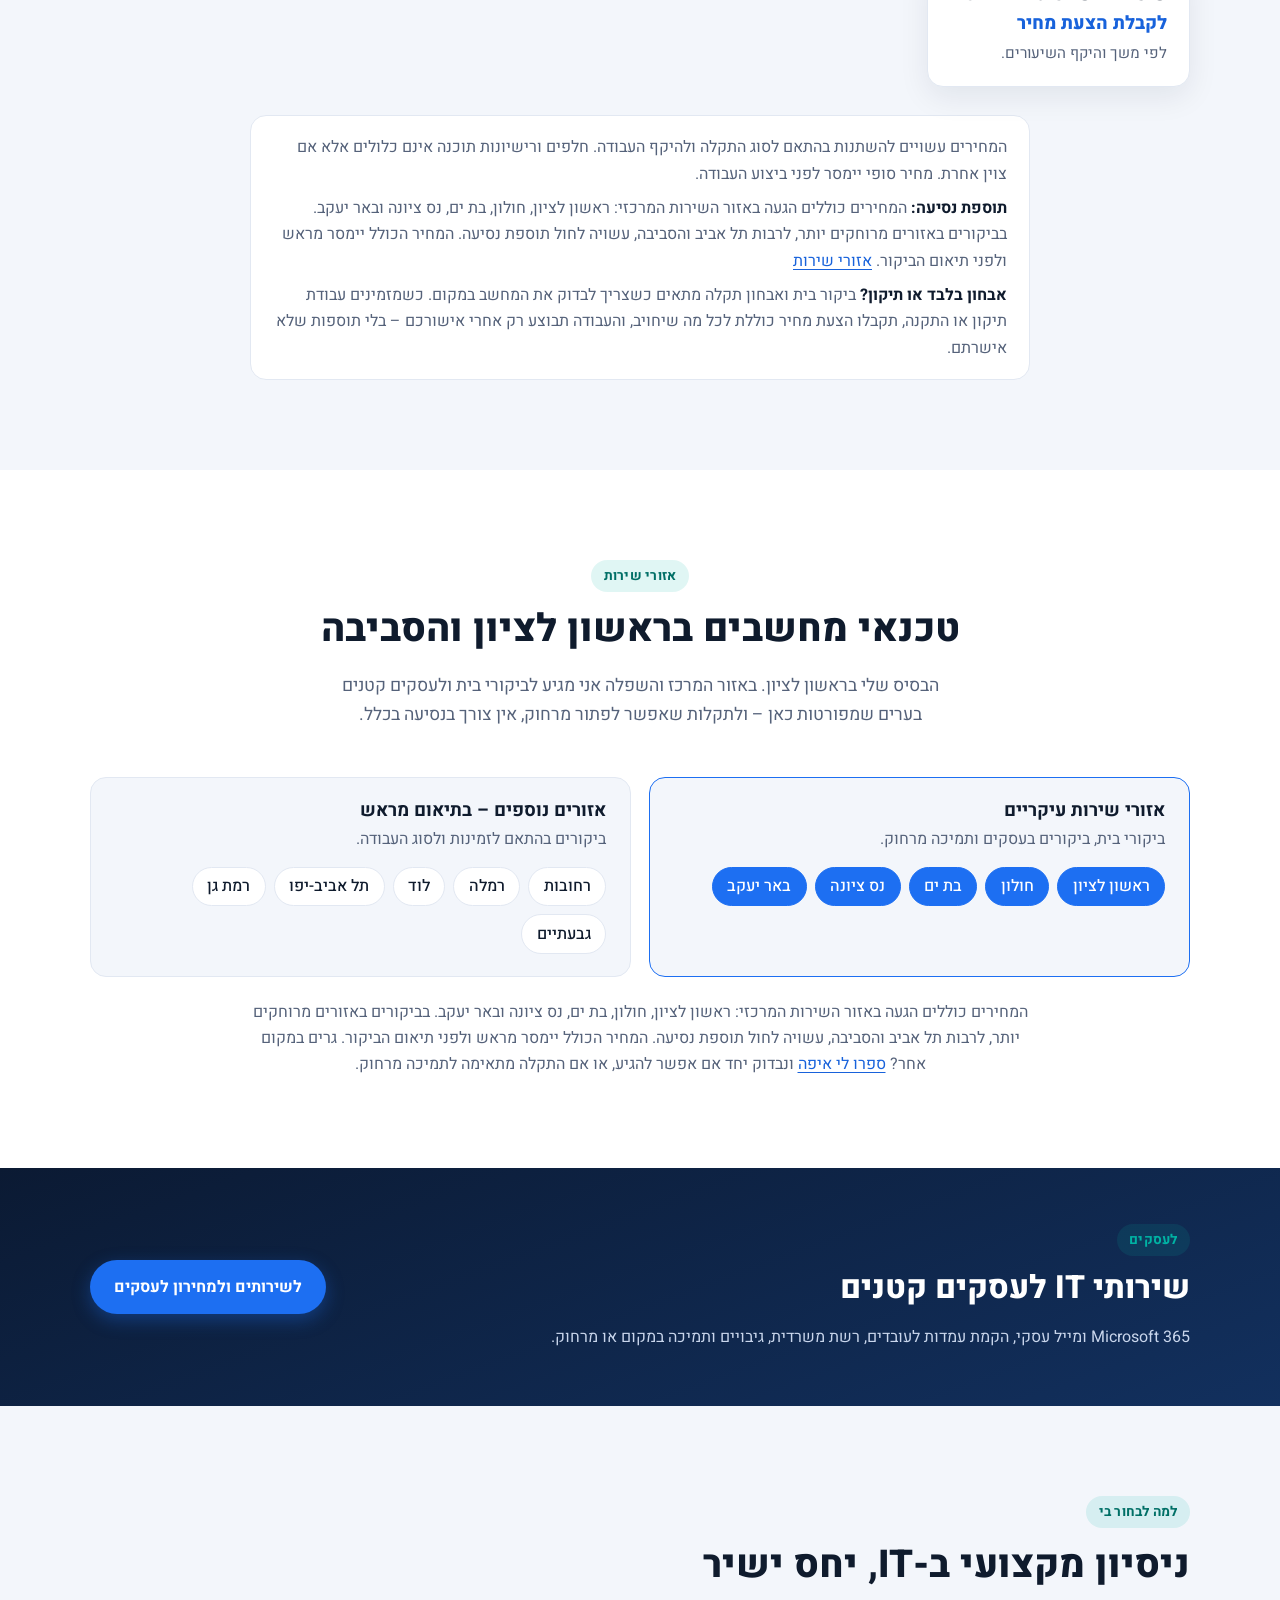
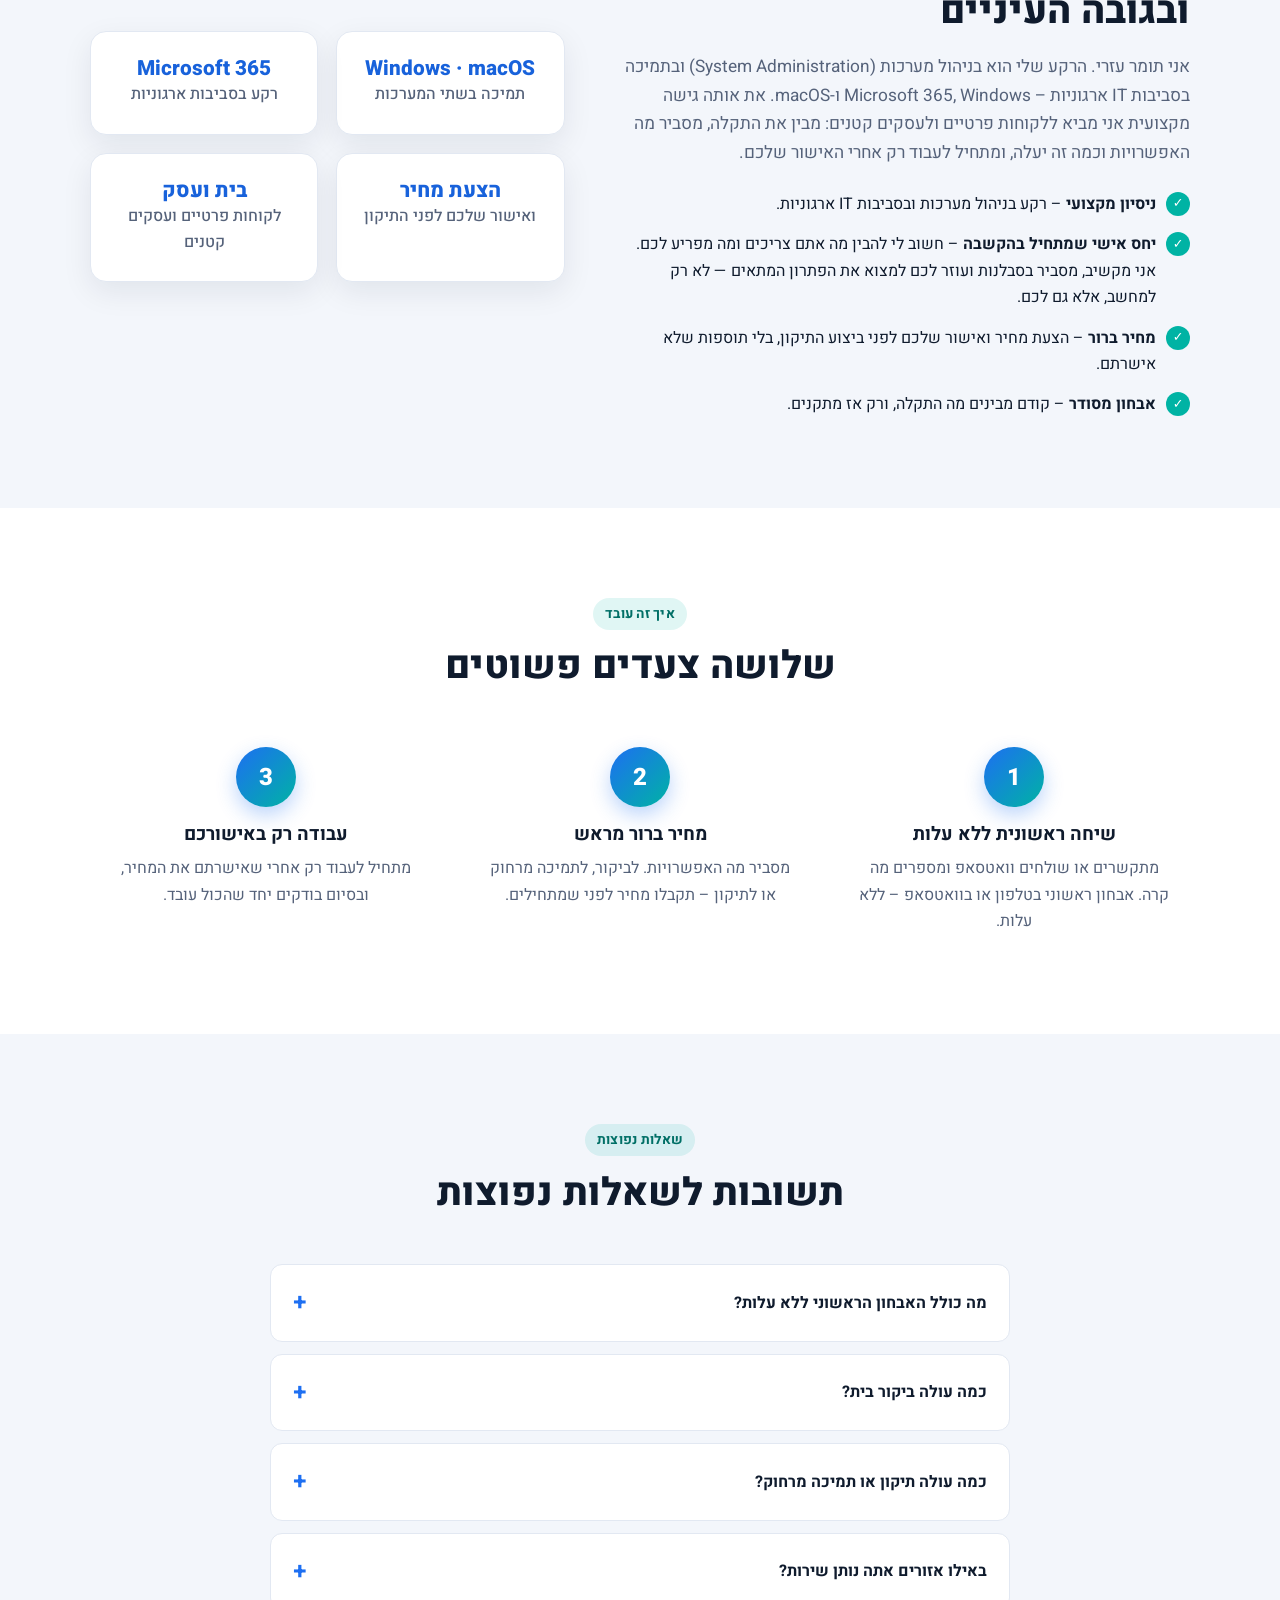
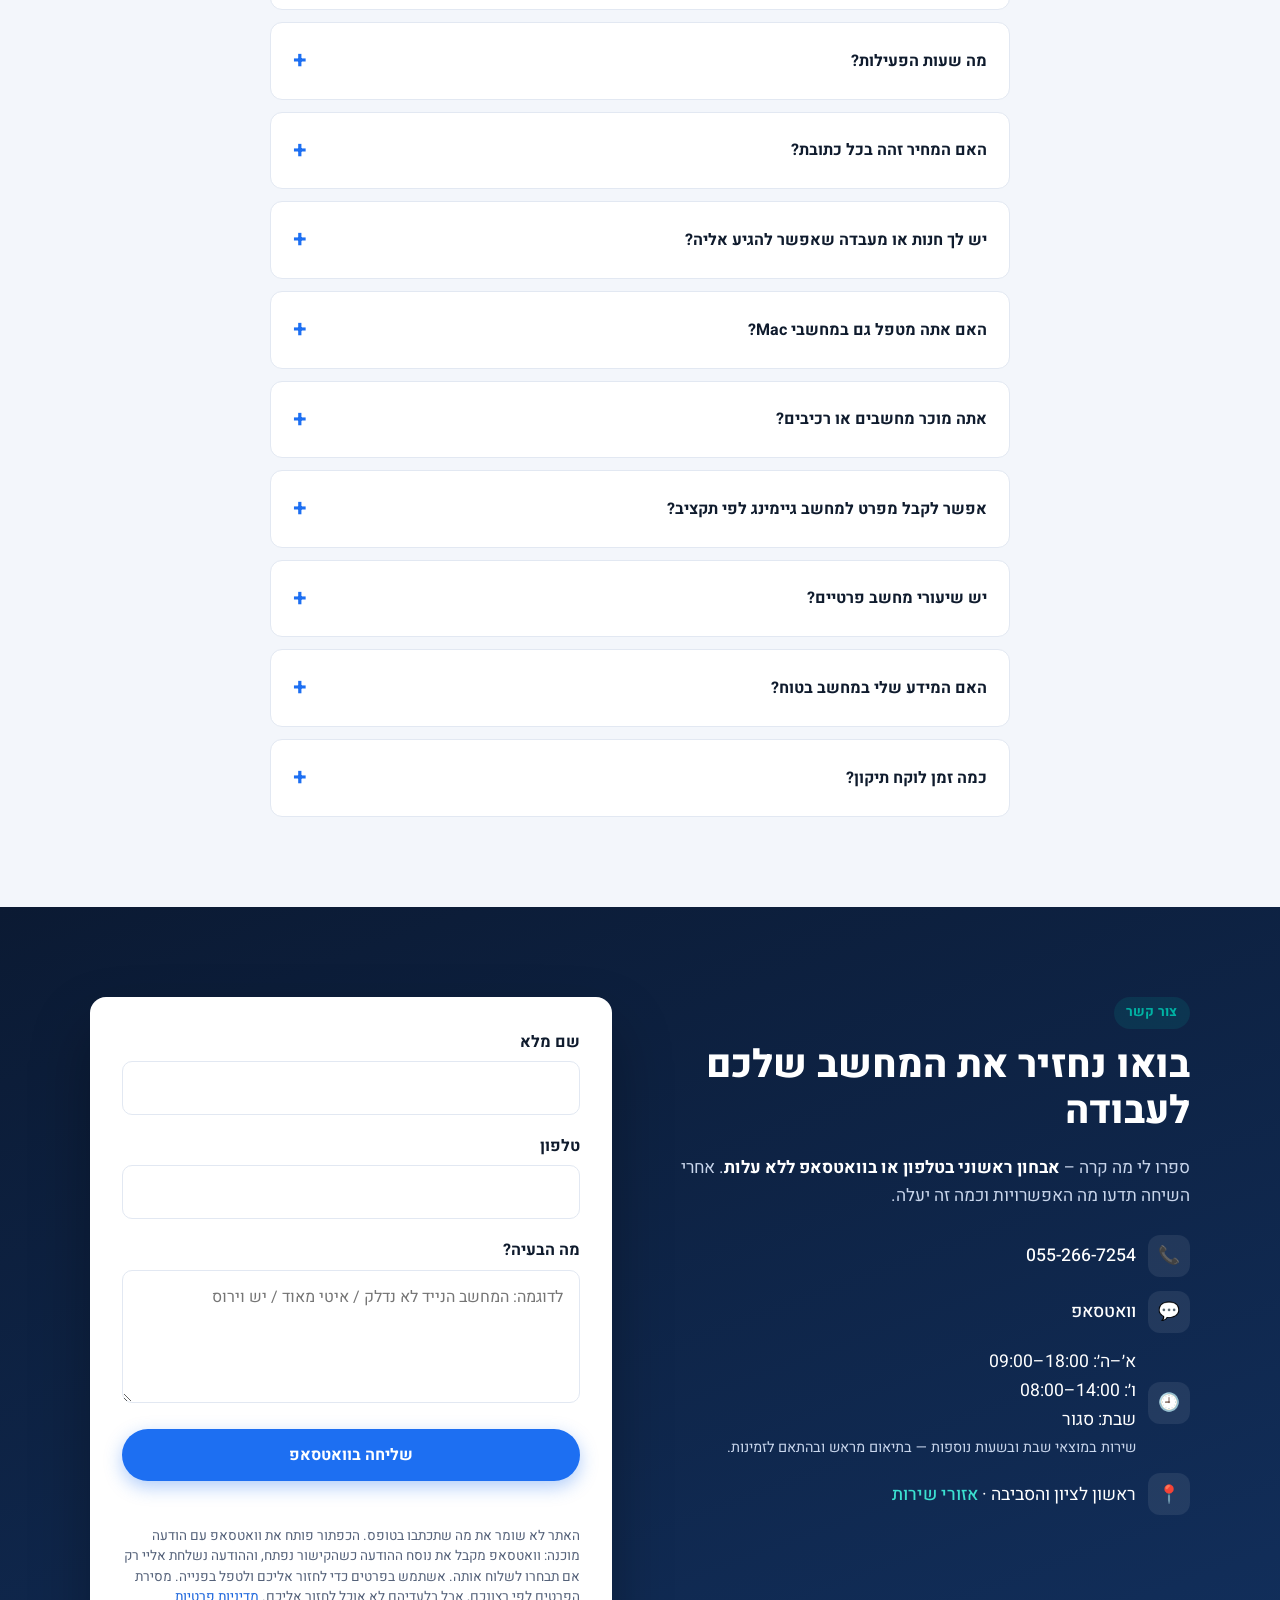
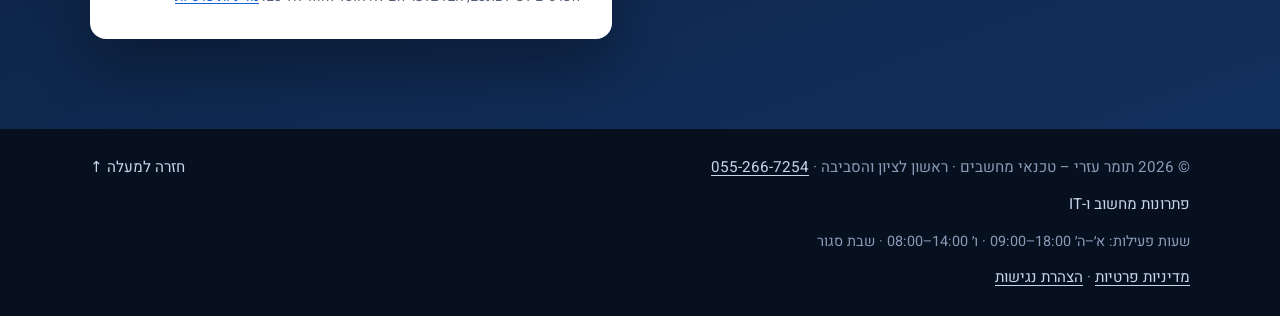
==== commit eea0b048: "Publish privacy policy and accessibility statement; form privacy notice, footer links, sitemap Co-Au" ====
--- a/index.html
+++ b/index.html
@@ -697,6 +697,7 @@
           </div>
           <button type="submit" class="btn btn-primary btn-block">שליחה בוואטסאפ</button>
           <p class="form-note" id="form-note" role="status" aria-live="polite"></p>
+          <p class="form-privacy">האתר לא שומר את מה שתכתבו בטופס. הכפתור פותח את וואטסאפ עם הודעה מוכנה: וואטסאפ מקבל את נוסח ההודעה כשהקישור נפתח, וההודעה נשלחת אליי רק אם תבחרו לשלוח אותה. אשתמש בפרטים כדי לחזור אליכם ולטפל בפנייה. מסירת הפרטים לפי רצונכם, אבל בלעדיהם לא אוכל לחזור אליכם. <a href="privacy.html">מדיניות פרטיות</a></p>
         </form>
       </div>
     </section>
@@ -707,6 +708,7 @@
       <p>© <span id="year"></span> תומר עזרי – טכנאי מחשבים · ראשון לציון והסביבה · <a class="js-phone js-phone-text" href="tel:+972552667254">055-266-7254</a></p>
       <p class="footer-tagline">פתרונות מחשוב <span class="nowrap">ו-IT</span></p>
       <p class="footer-hours">שעות פעילות: א׳–ה׳ <span dir="ltr">09:00–18:00</span> · ו׳ <span dir="ltr">08:00–14:00</span> · <span class="nowrap">שבת סגור</span></p>
+      <p class="footer-legal"><a href="privacy.html">מדיניות פרטיות</a> · <a href="accessibility.html">הצהרת נגישות</a></p>
       <a href="#top">חזרה למעלה ↑</a>
     </div>
   </footer>
--- a/styles.css
+++ b/styles.css
@@ -504,3 +504,12 @@
 .nowrap { white-space: nowrap; }
 /* Very large text on a narrow screen: let the kept-together phrases wrap instead of overflowing */
 @media (max-width: 18em) { .nowrap, .hero-card li strong { white-space: normal; } }
+
+/* Legal pages, form privacy notice, footer legal links */
+.legal h1 { font-size: clamp(1.8rem, 4vw, 2.4rem); font-weight: 800; }
+.legal h2 { font-size: 1.3rem; margin-top: 1.6em; }
+.legal ul { padding-inline-start: 1.3em; }
+.legal li { margin-bottom: .35em; }
+.legal-date { color: var(--muted); }
+.form-privacy { margin: 12px 0 0; color: var(--muted); font-size: .85rem; line-height: 1.5; }
+.footer-inner .footer-legal { flex-basis: 100%; order: 4; }
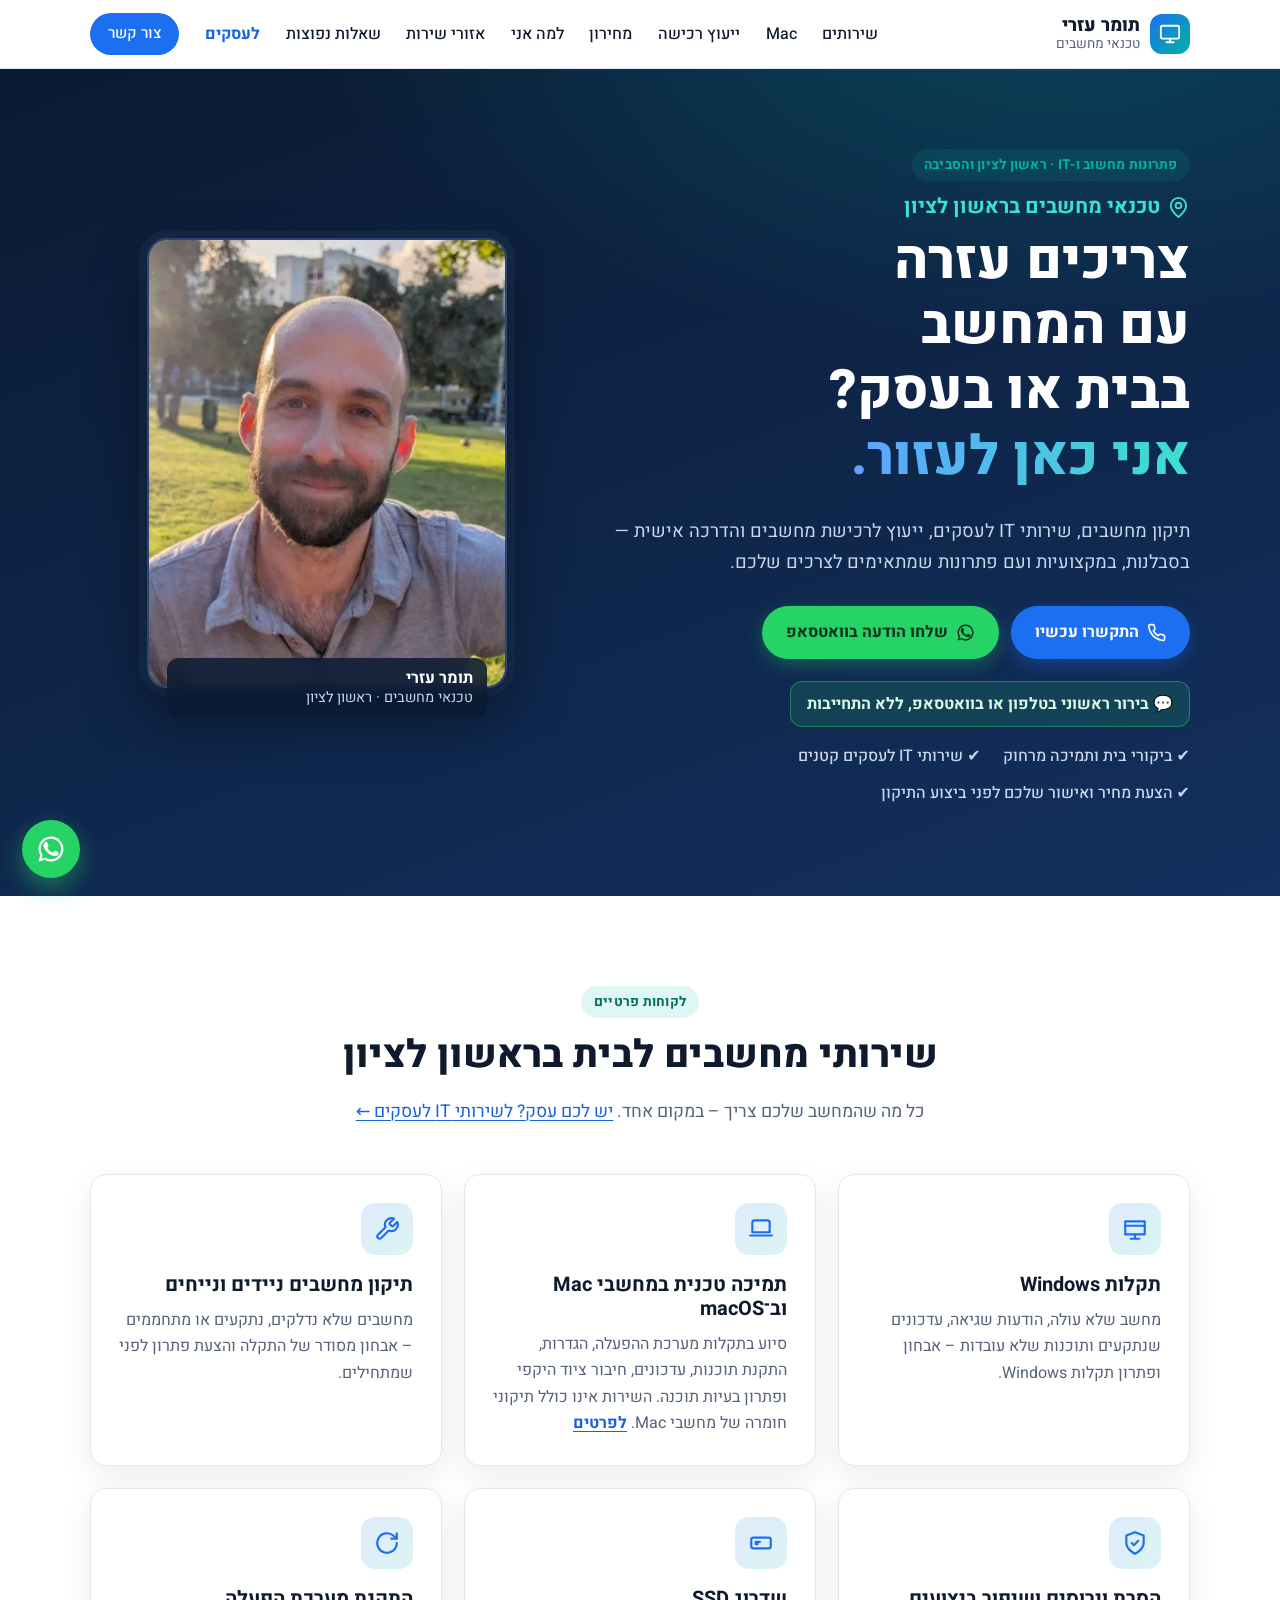
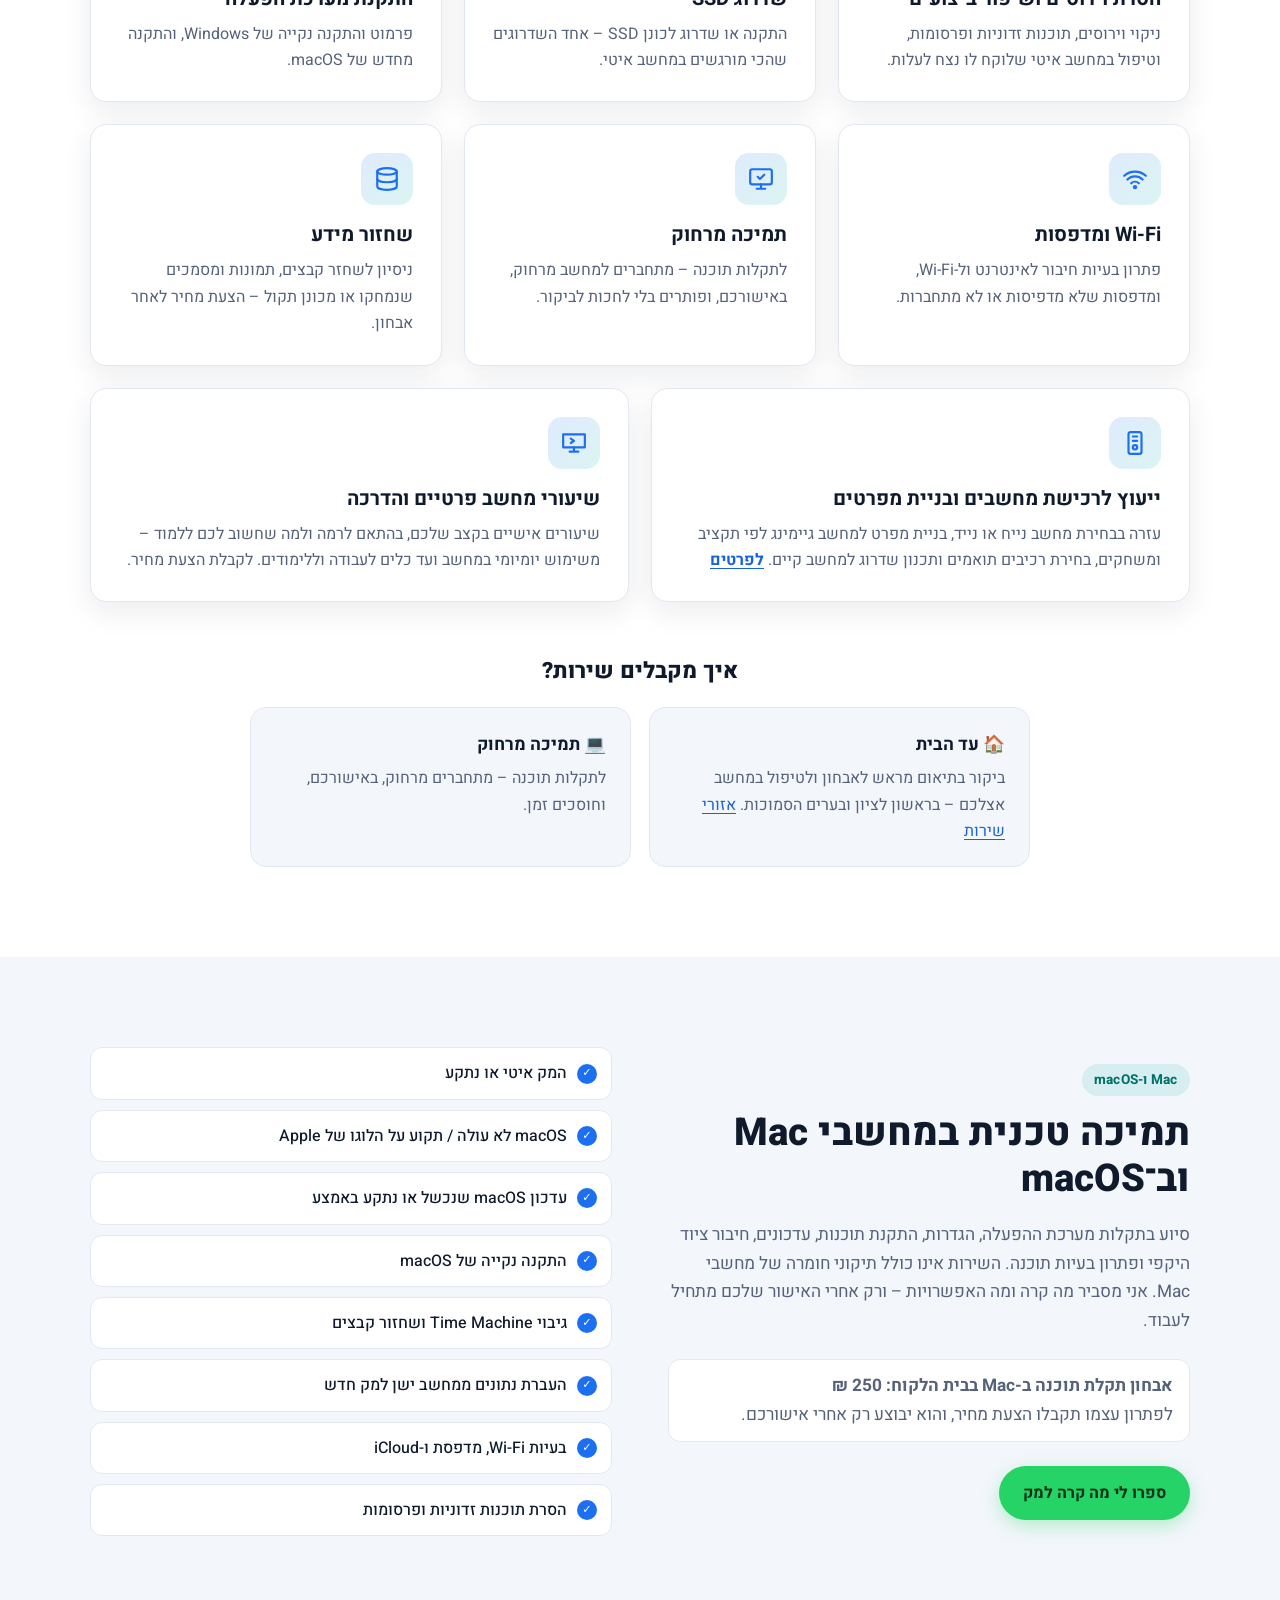
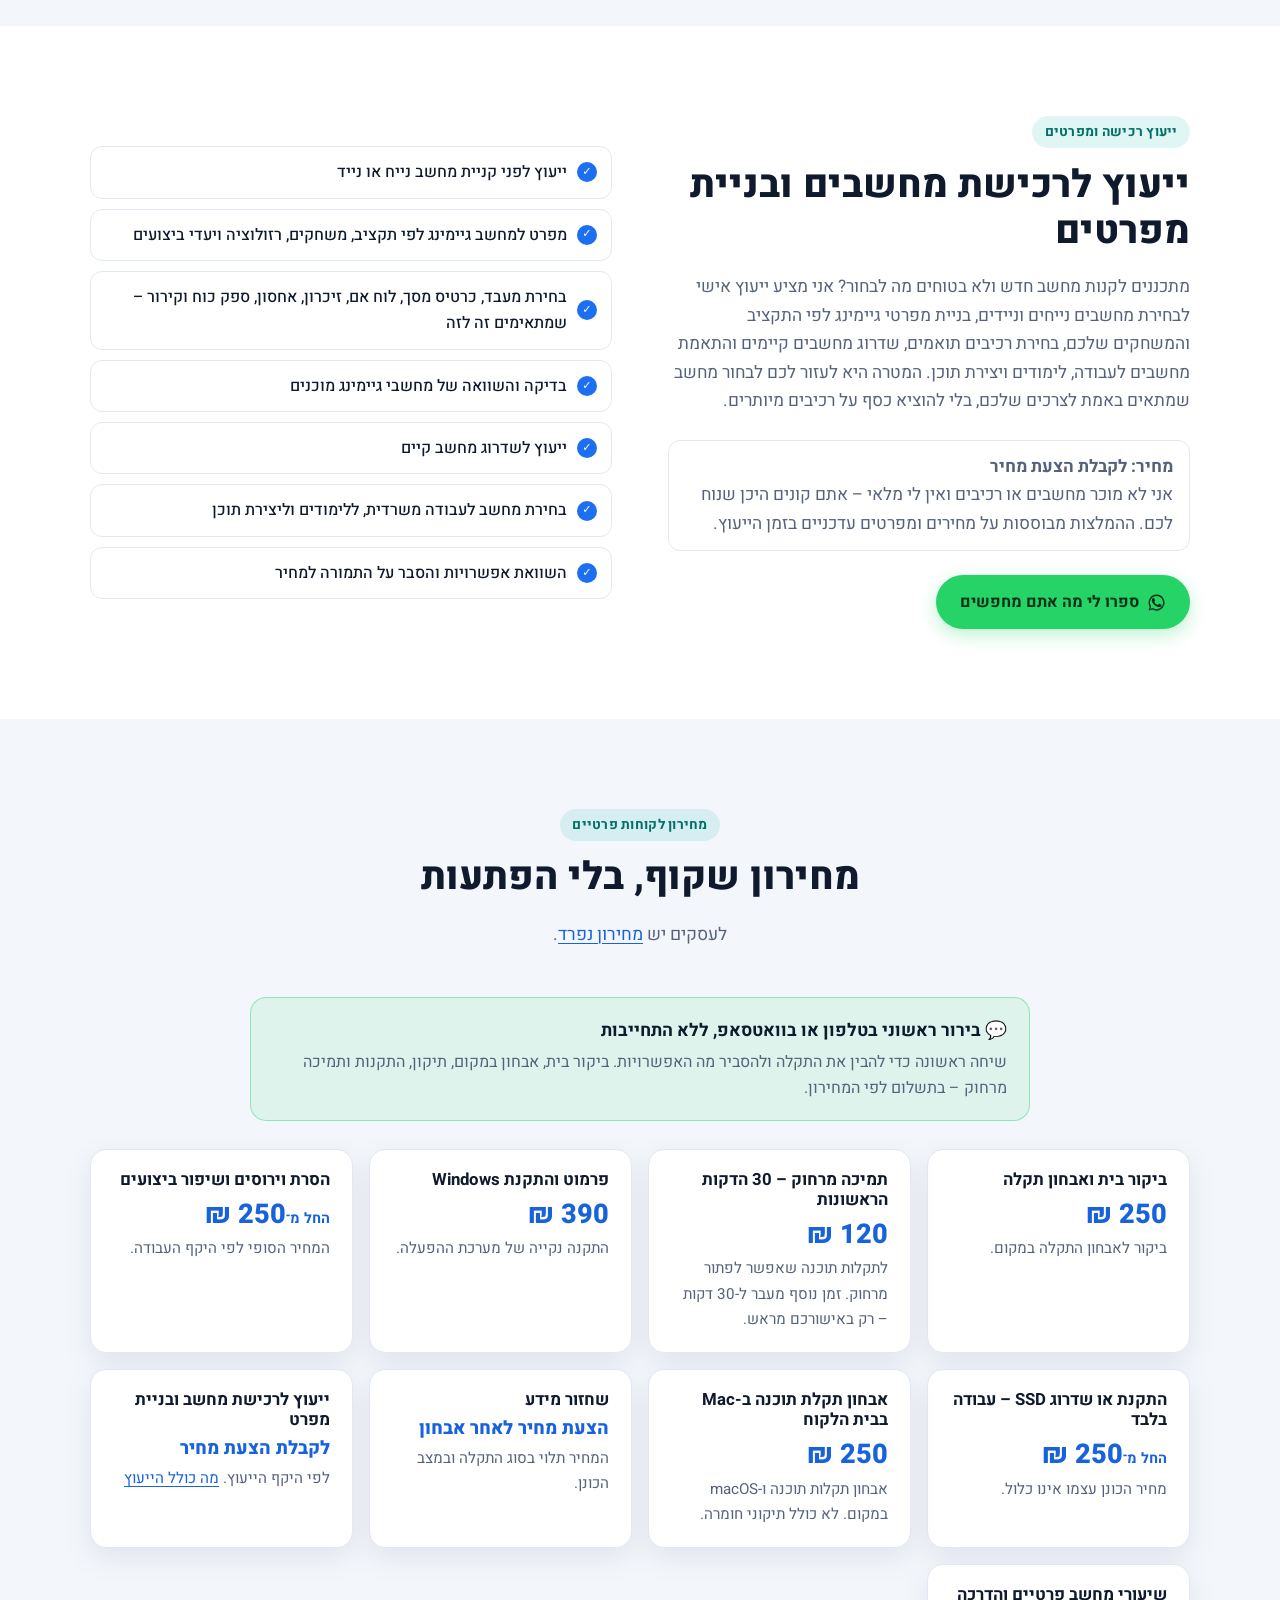
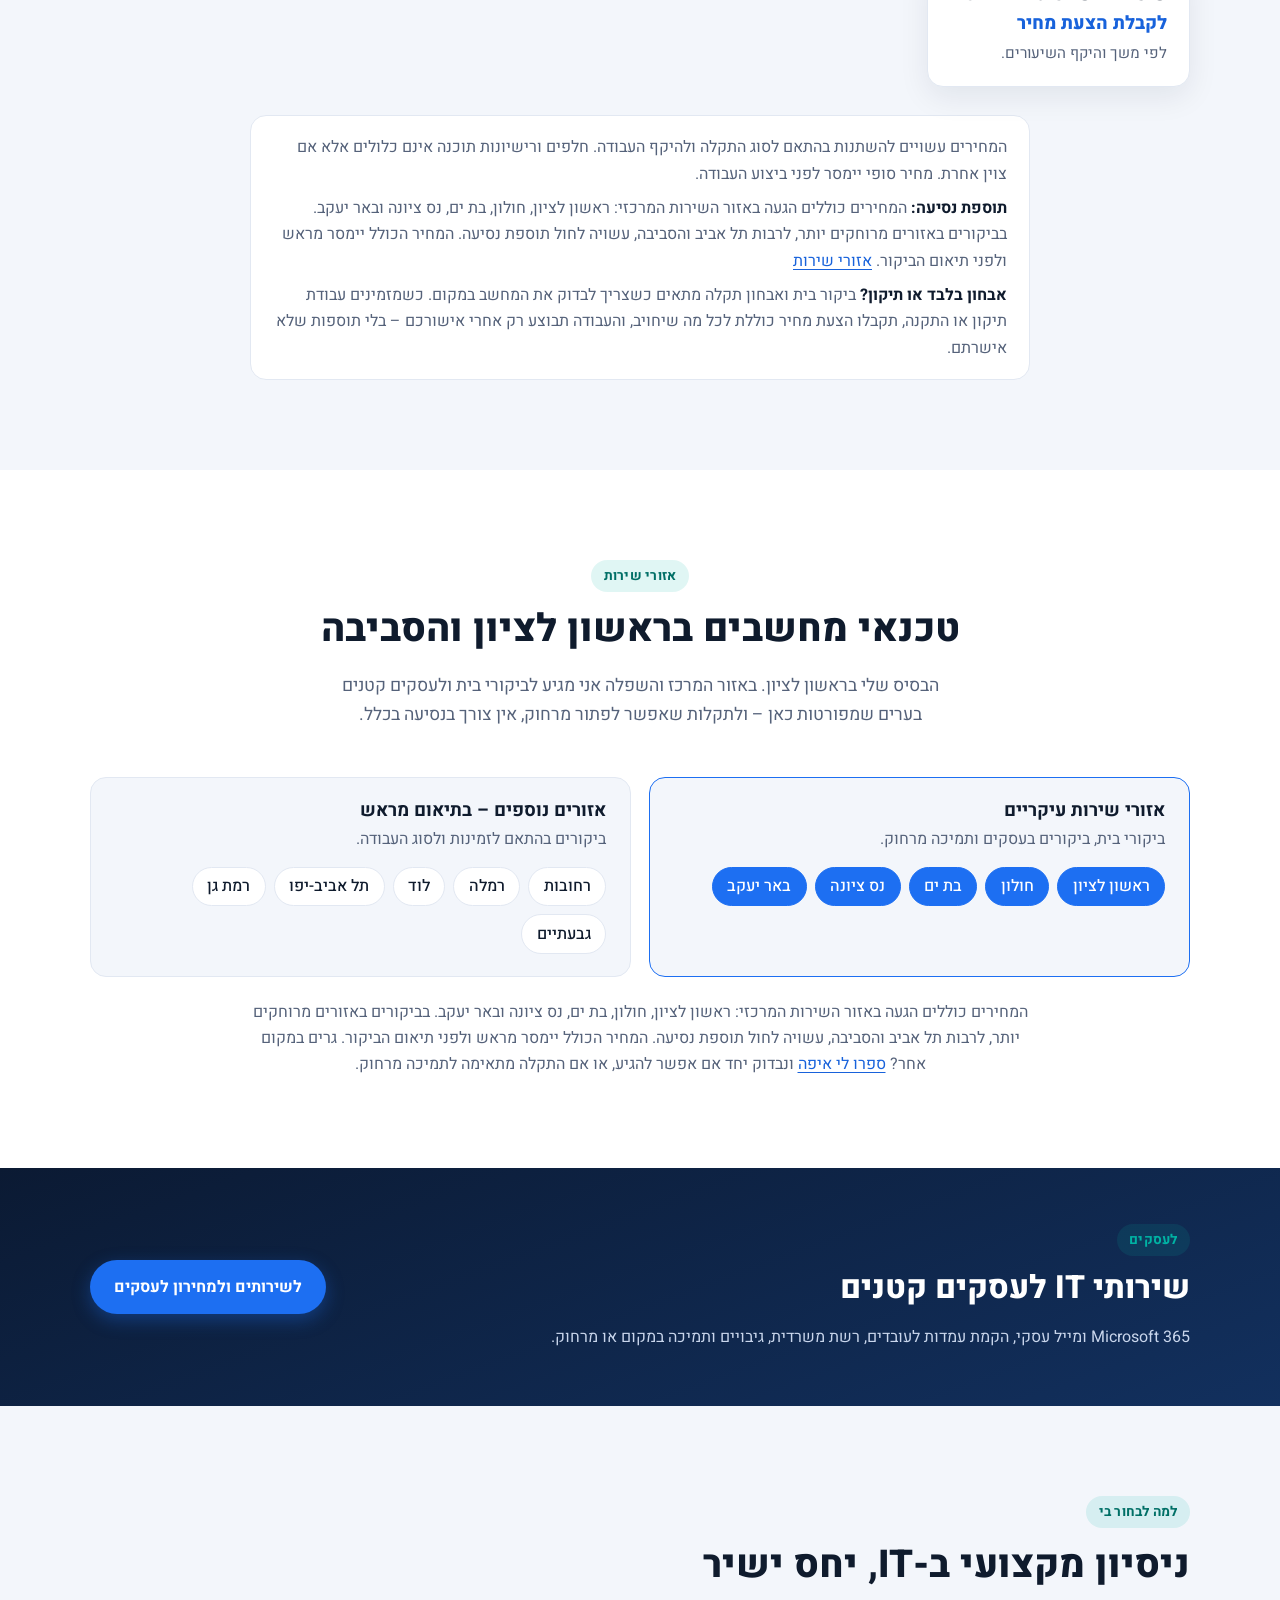
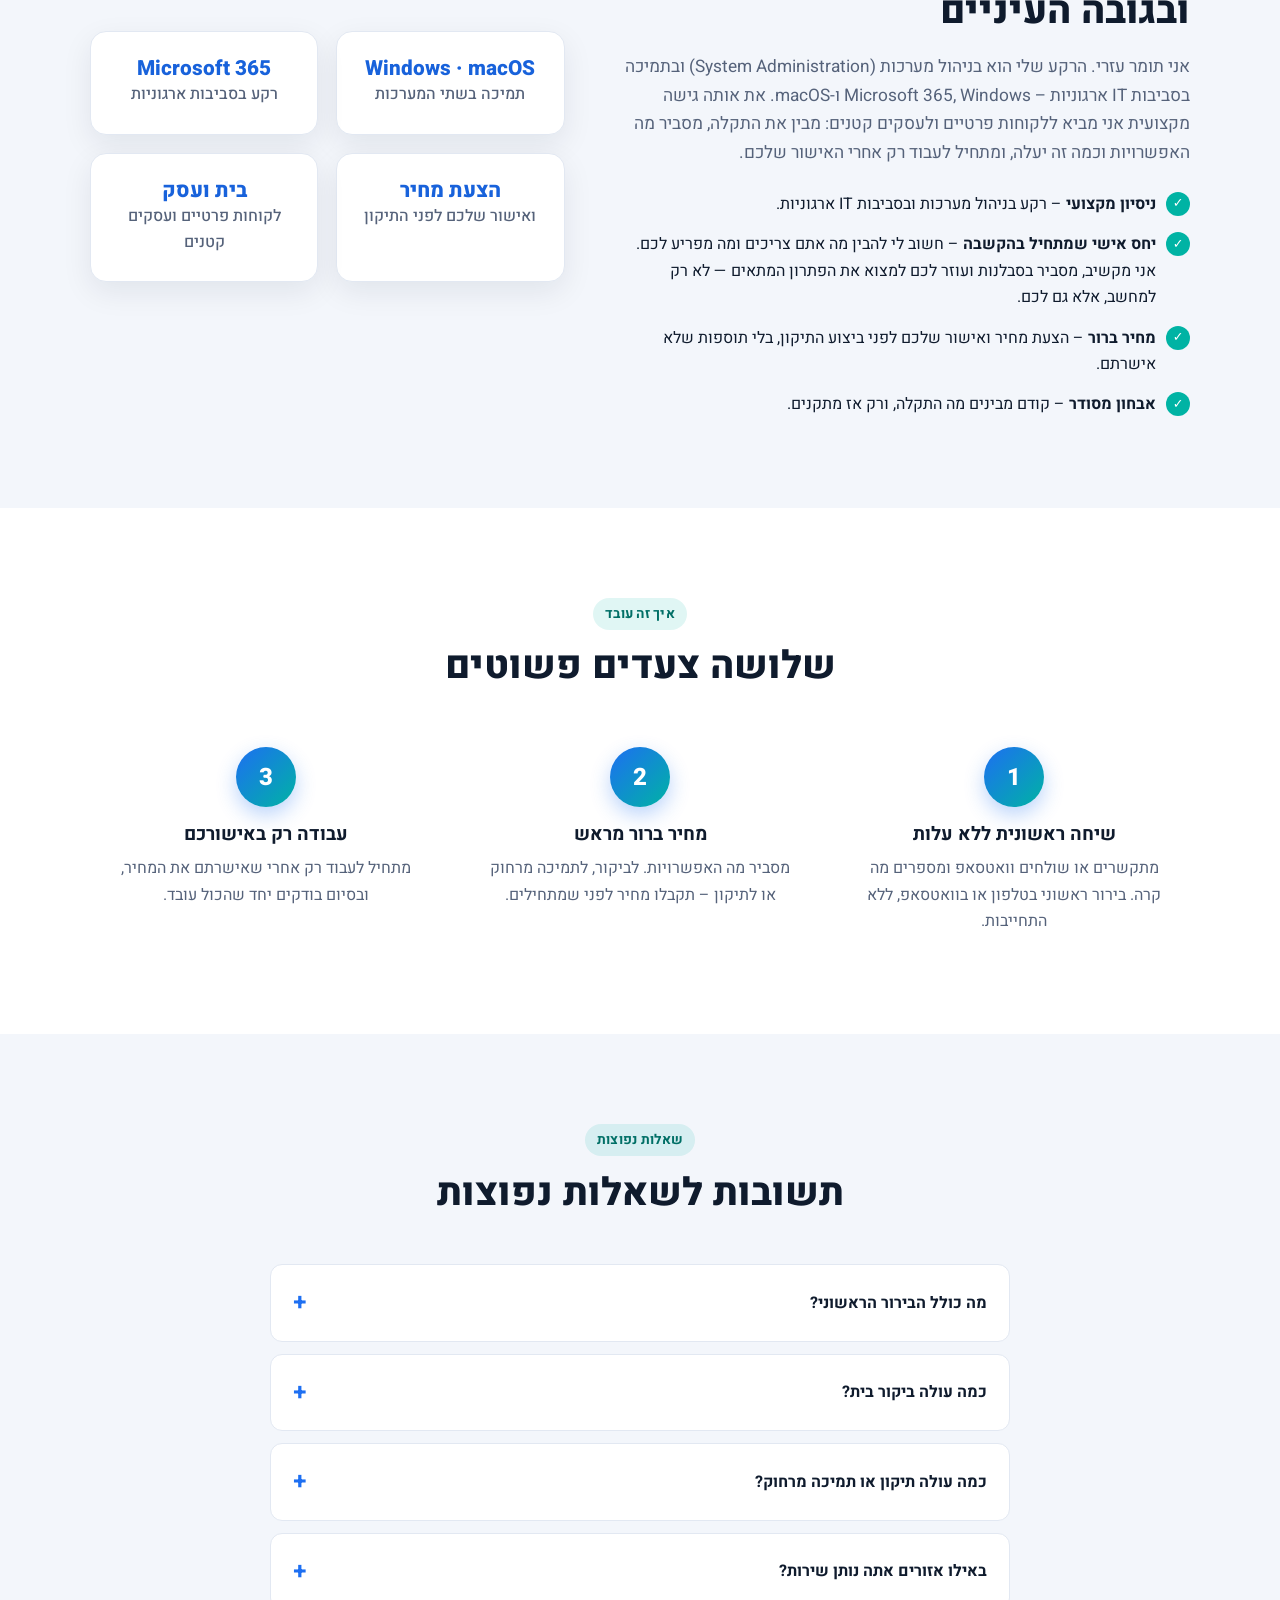
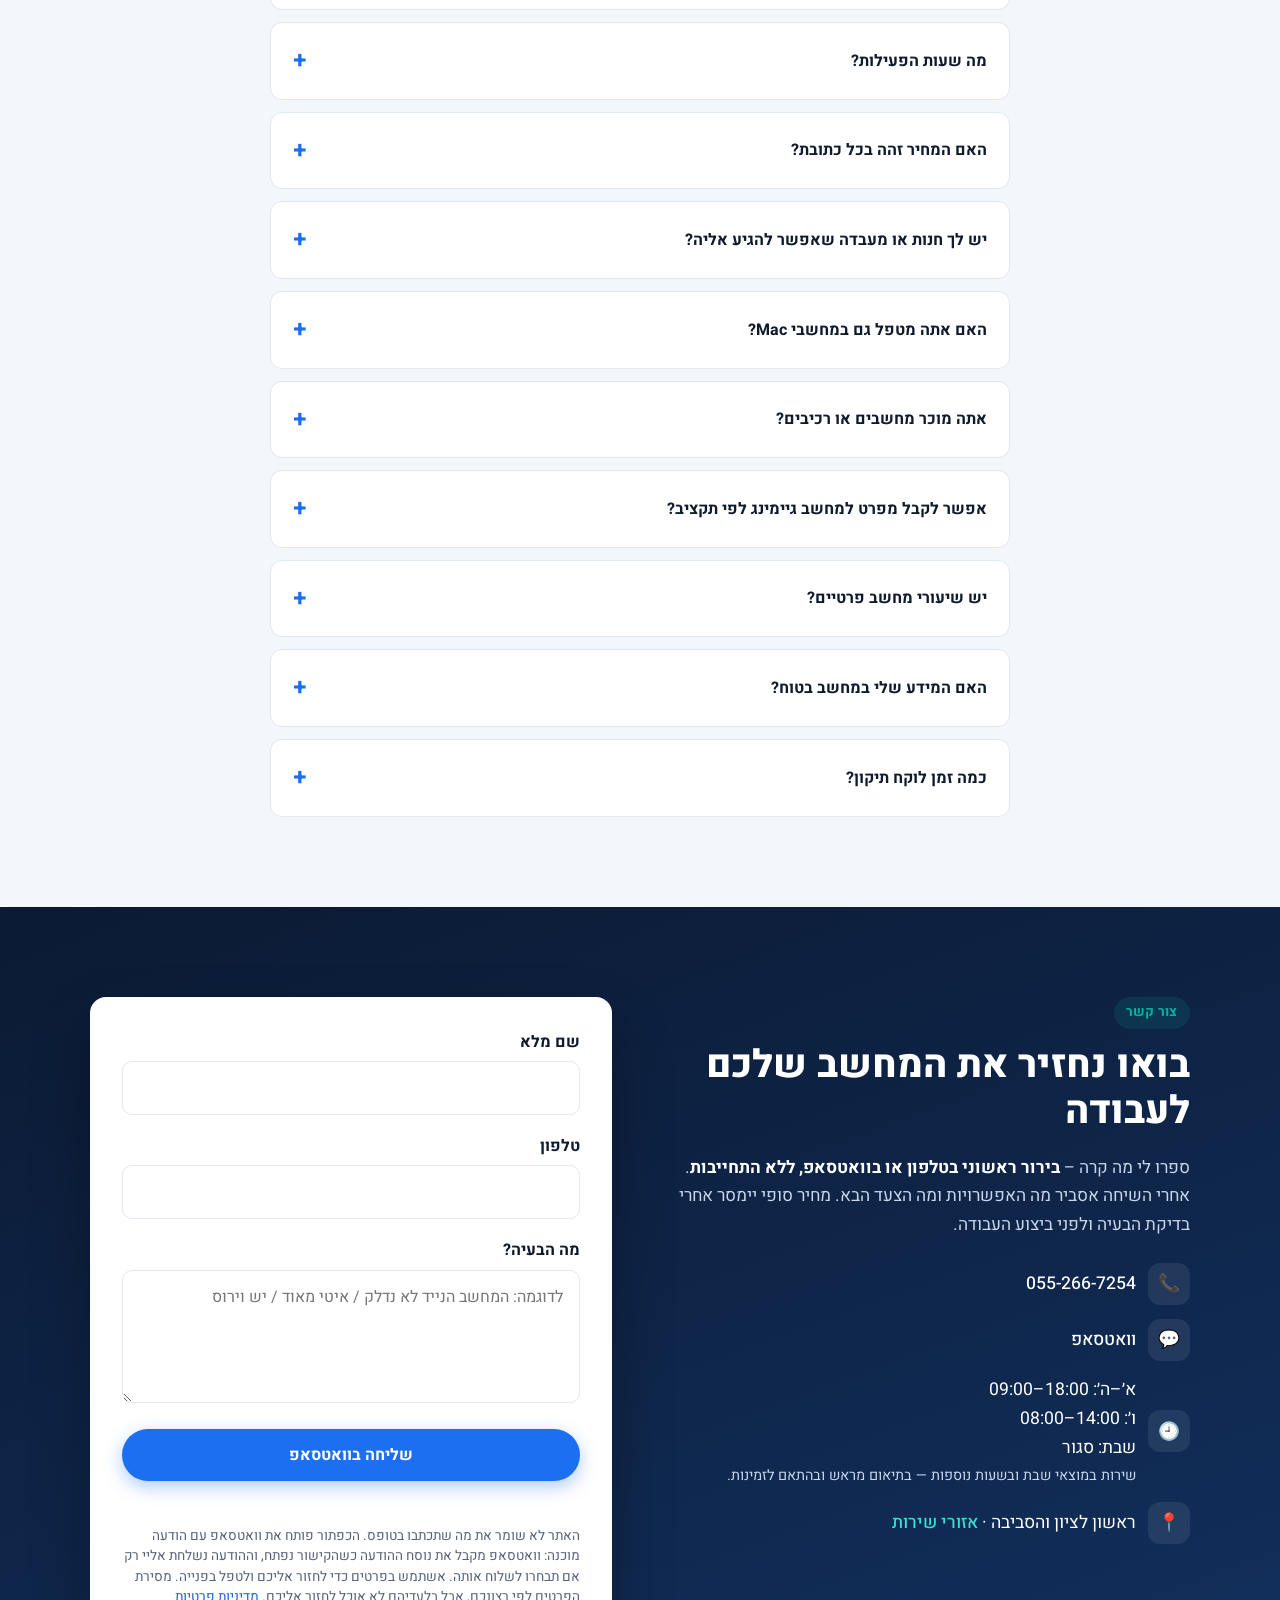
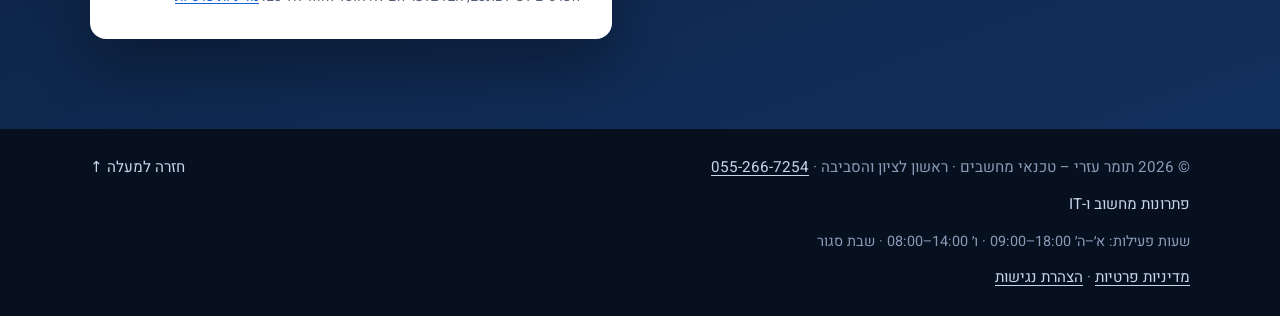
==== commit c88fb285: "Initial contact wording: 'בירור ראשוני בטלפון או בוואטסאפ, ללא התחייבות'; final price only after the" ====
--- a/index.html
+++ b/index.html
@@ -263,7 +263,7 @@
               שלחו הודעה בוואטסאפ
             </a>
           </div>
-          <p class="consult-note">💬 <strong>אבחון ראשוני בטלפון או בוואטסאפ – ללא עלות</strong></p>
+          <p class="consult-note">💬 <strong>בירור ראשוני בטלפון או בוואטסאפ, ללא התחייבות</strong></p>
           <ul class="hero-badges">
             <li>✔ ביקורי בית ותמיכה מרחוק</li>
             <li>✔ שירותי IT לעסקים קטנים</li>
@@ -427,7 +427,7 @@
         </div>
 
         <div class="consult-card">
-          <strong>💬 אבחון ראשוני בטלפון או בוואטסאפ – ללא עלות</strong>
+          <strong>💬 בירור ראשוני בטלפון או בוואטסאפ, ללא התחייבות</strong>
           <p>שיחה ראשונה כדי להבין את התקלה ולהסביר מה האפשרויות. ביקור בית, אבחון במקום, תיקון, התקנות ותמיכה מרחוק – בתשלום לפי המחירון.</p>
         </div>
 
@@ -575,7 +575,7 @@
           <li class="step">
             <span class="step-num">1</span>
             <h3>שיחה ראשונית ללא עלות</h3>
-            <p>מתקשרים או שולחים וואטסאפ ומספרים מה קרה. אבחון ראשוני בטלפון או בוואטסאפ – ללא עלות.</p>
+            <p>מתקשרים או שולחים וואטסאפ ומספרים מה קרה. בירור ראשוני בטלפון או בוואטסאפ, ללא התחייבות.</p>
           </li>
           <li class="step">
             <span class="step-num">2</span>
@@ -600,7 +600,7 @@
         </div>
         <div class="faq">
           <details>
-            <summary>מה כולל האבחון הראשוני ללא עלות?</summary>
+            <summary>מה כולל הבירור הראשוני?</summary>
             <p>שיחה ראשונה בטלפון או בוואטסאפ כדי להבין את התקלה ולהסביר מה האפשרויות. ביקור בית, אבחון במקום, תיקון, התקנות ותמיכה מרחוק הם בתשלום לפי <a href="#pricing">המחירון</a>.</p>
           </details>
           <details>
@@ -661,7 +661,7 @@
         <div class="contact-info">
           <span class="eyebrow">צור קשר</span>
           <h2>בואו נחזיר את המחשב שלכם לעבודה</h2>
-          <p>ספרו לי מה קרה – <strong>אבחון ראשוני בטלפון או בוואטסאפ ללא עלות</strong>. אחרי השיחה תדעו מה האפשרויות וכמה זה יעלה.</p>
+          <p>ספרו לי מה קרה – <strong>בירור ראשוני בטלפון או בוואטסאפ, ללא התחייבות</strong>. אחרי השיחה אסביר מה האפשרויות ומה הצעד הבא. מחיר סופי יימסר אחרי בדיקת הבעיה ולפני ביצוע העבודה.</p>
           <ul class="contact-list">
             <li>
               <span class="ci-icon" aria-hidden="true">📞</span>
